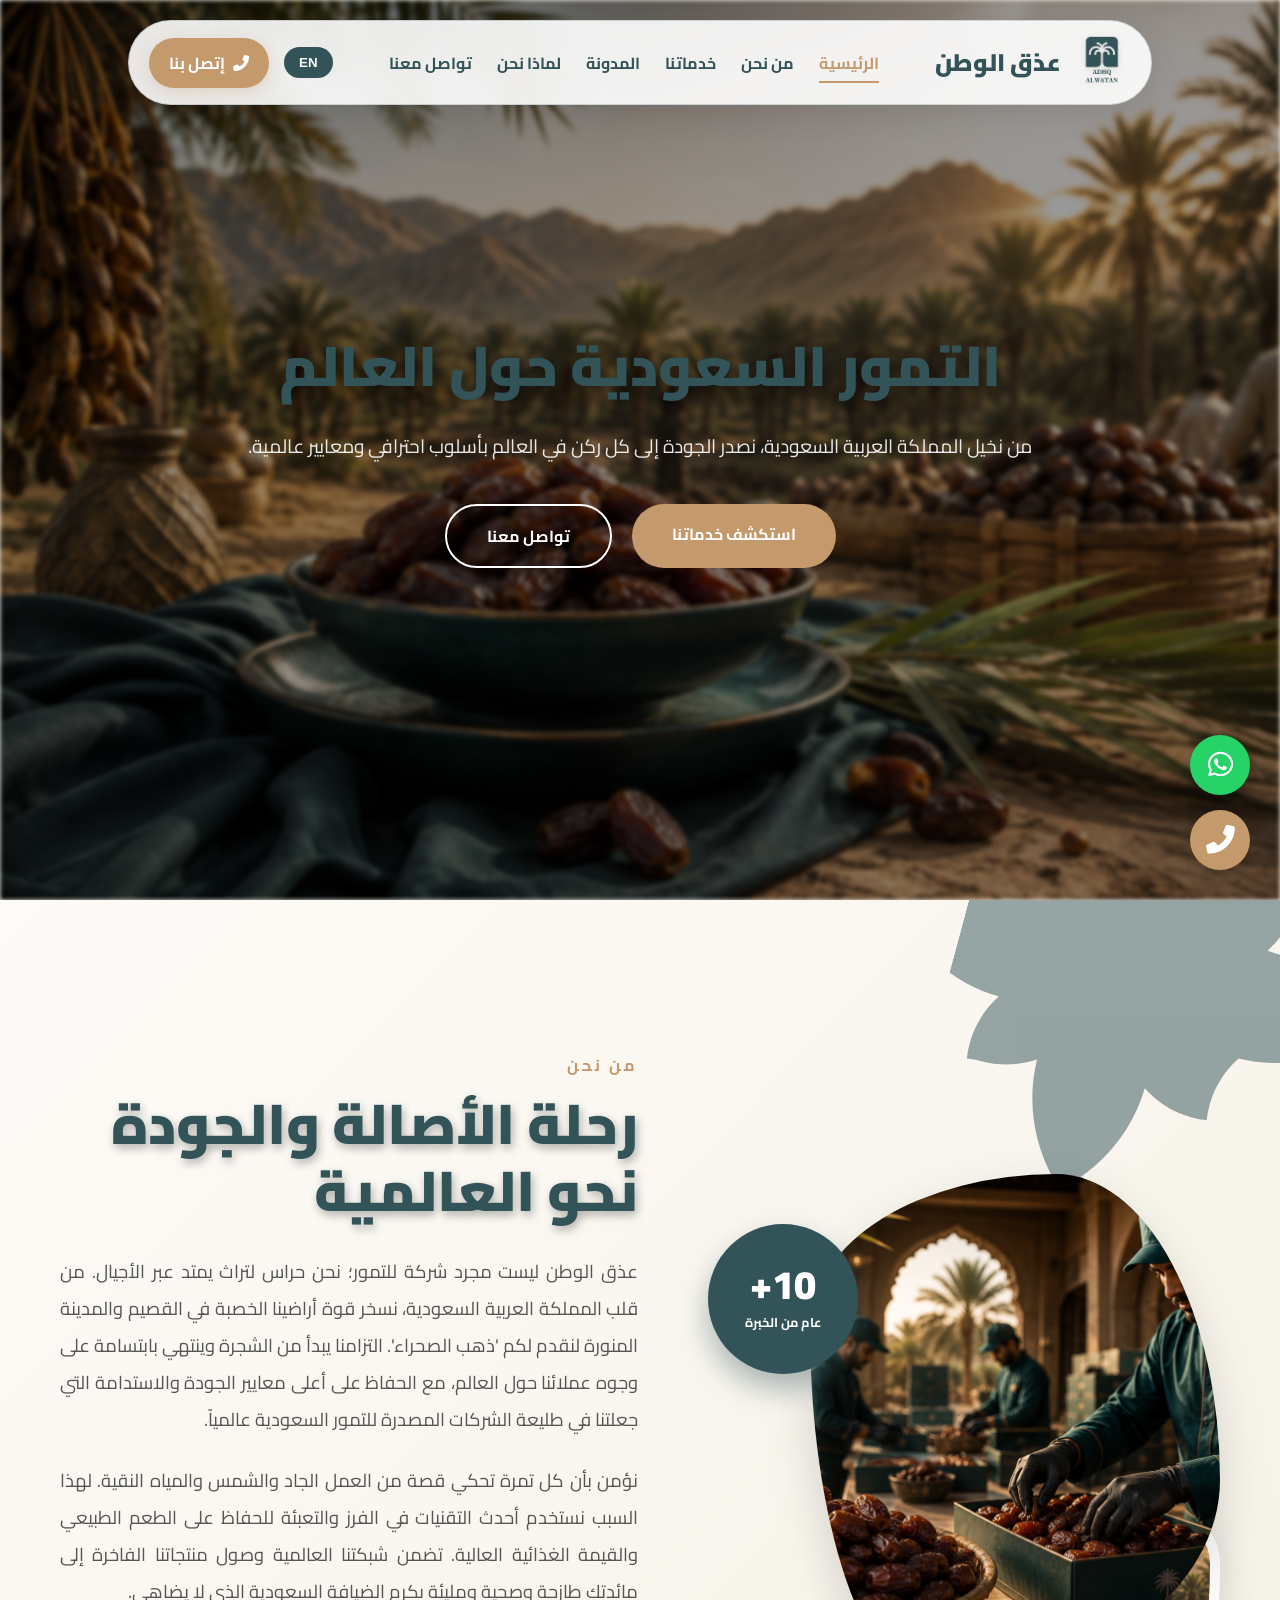
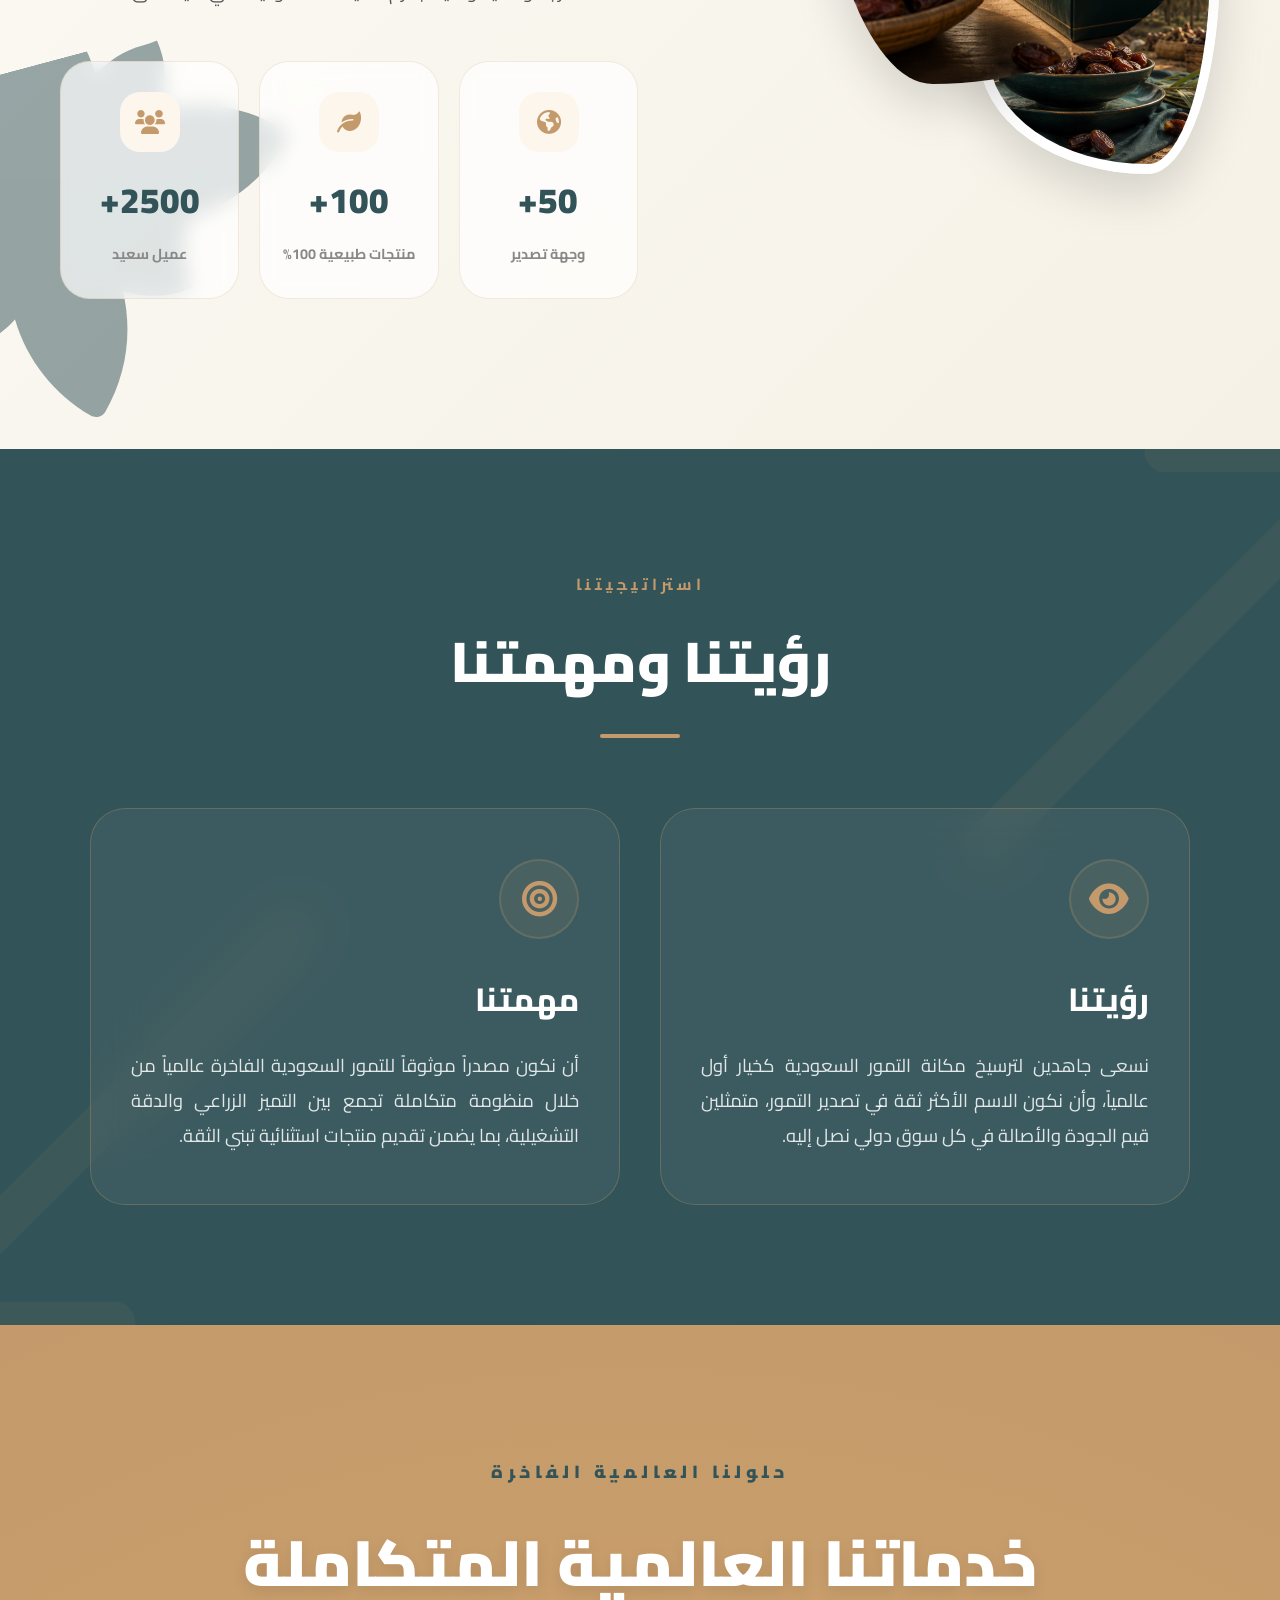
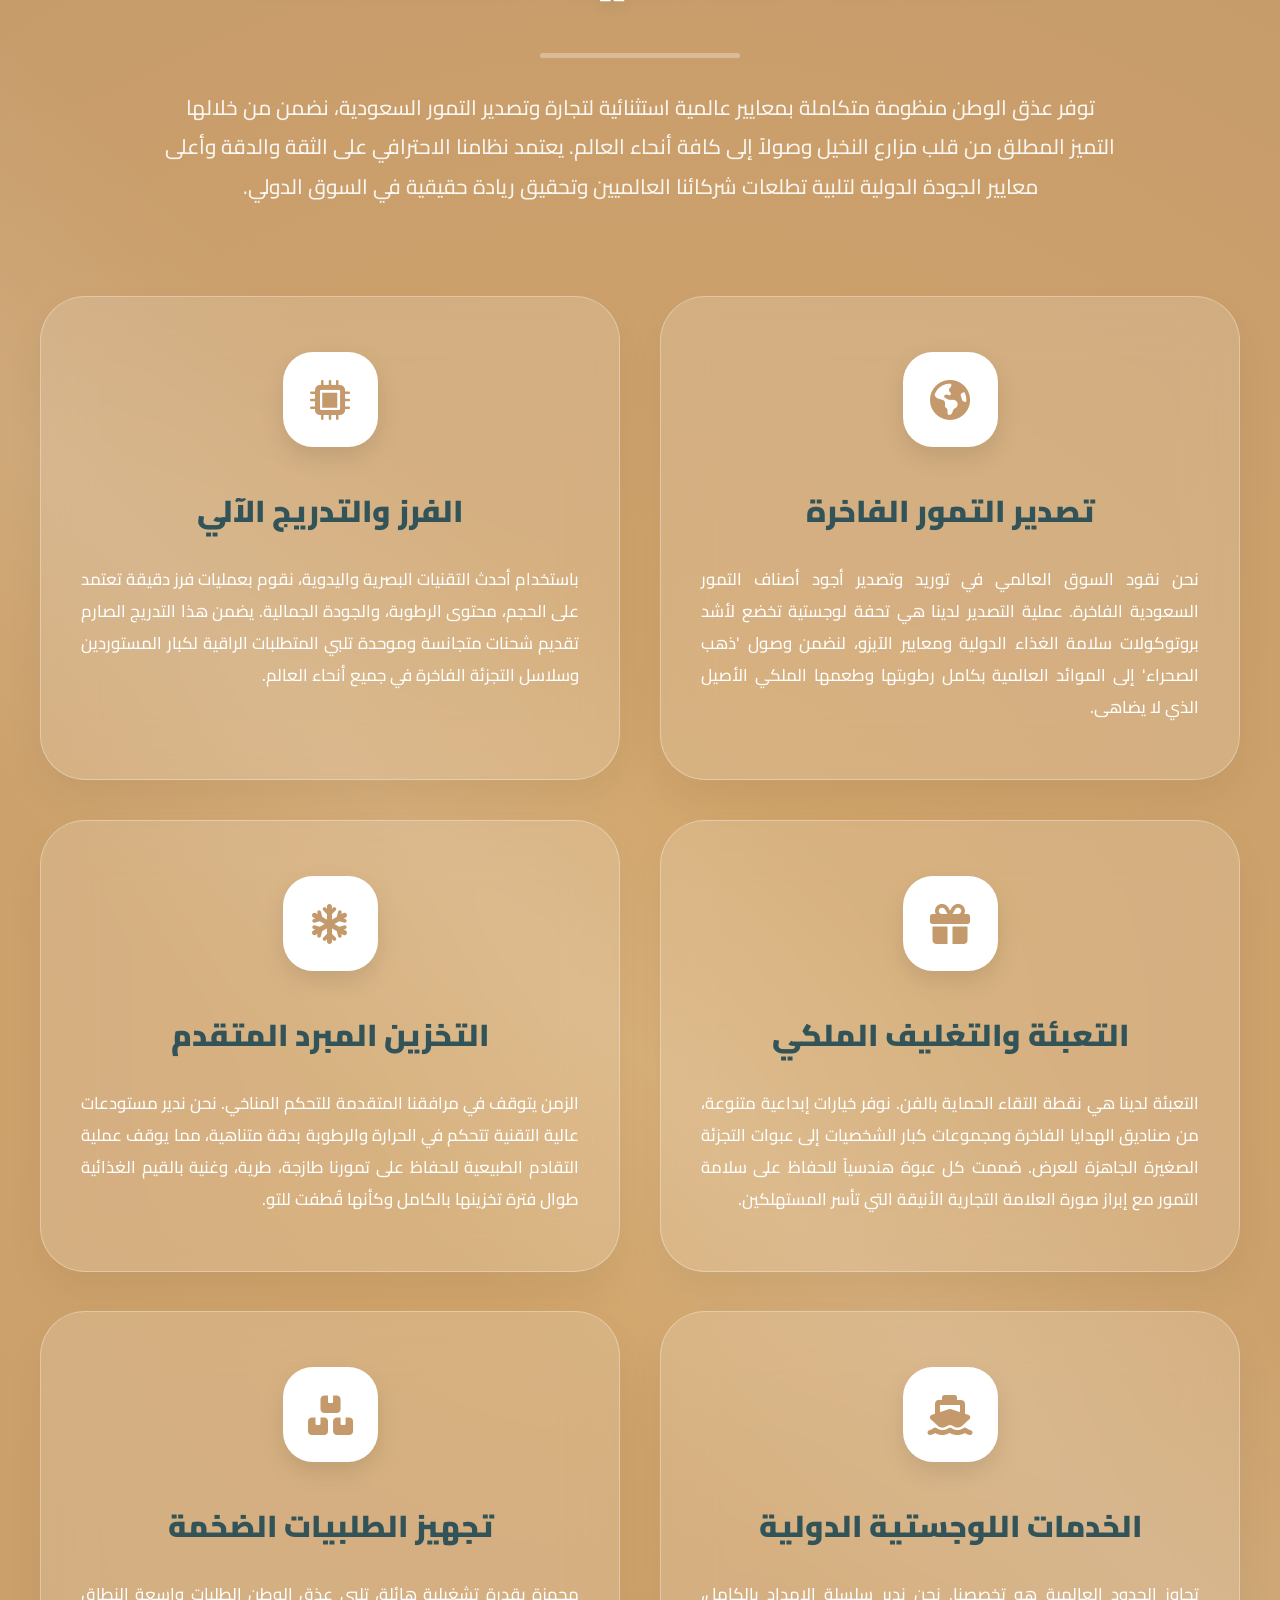
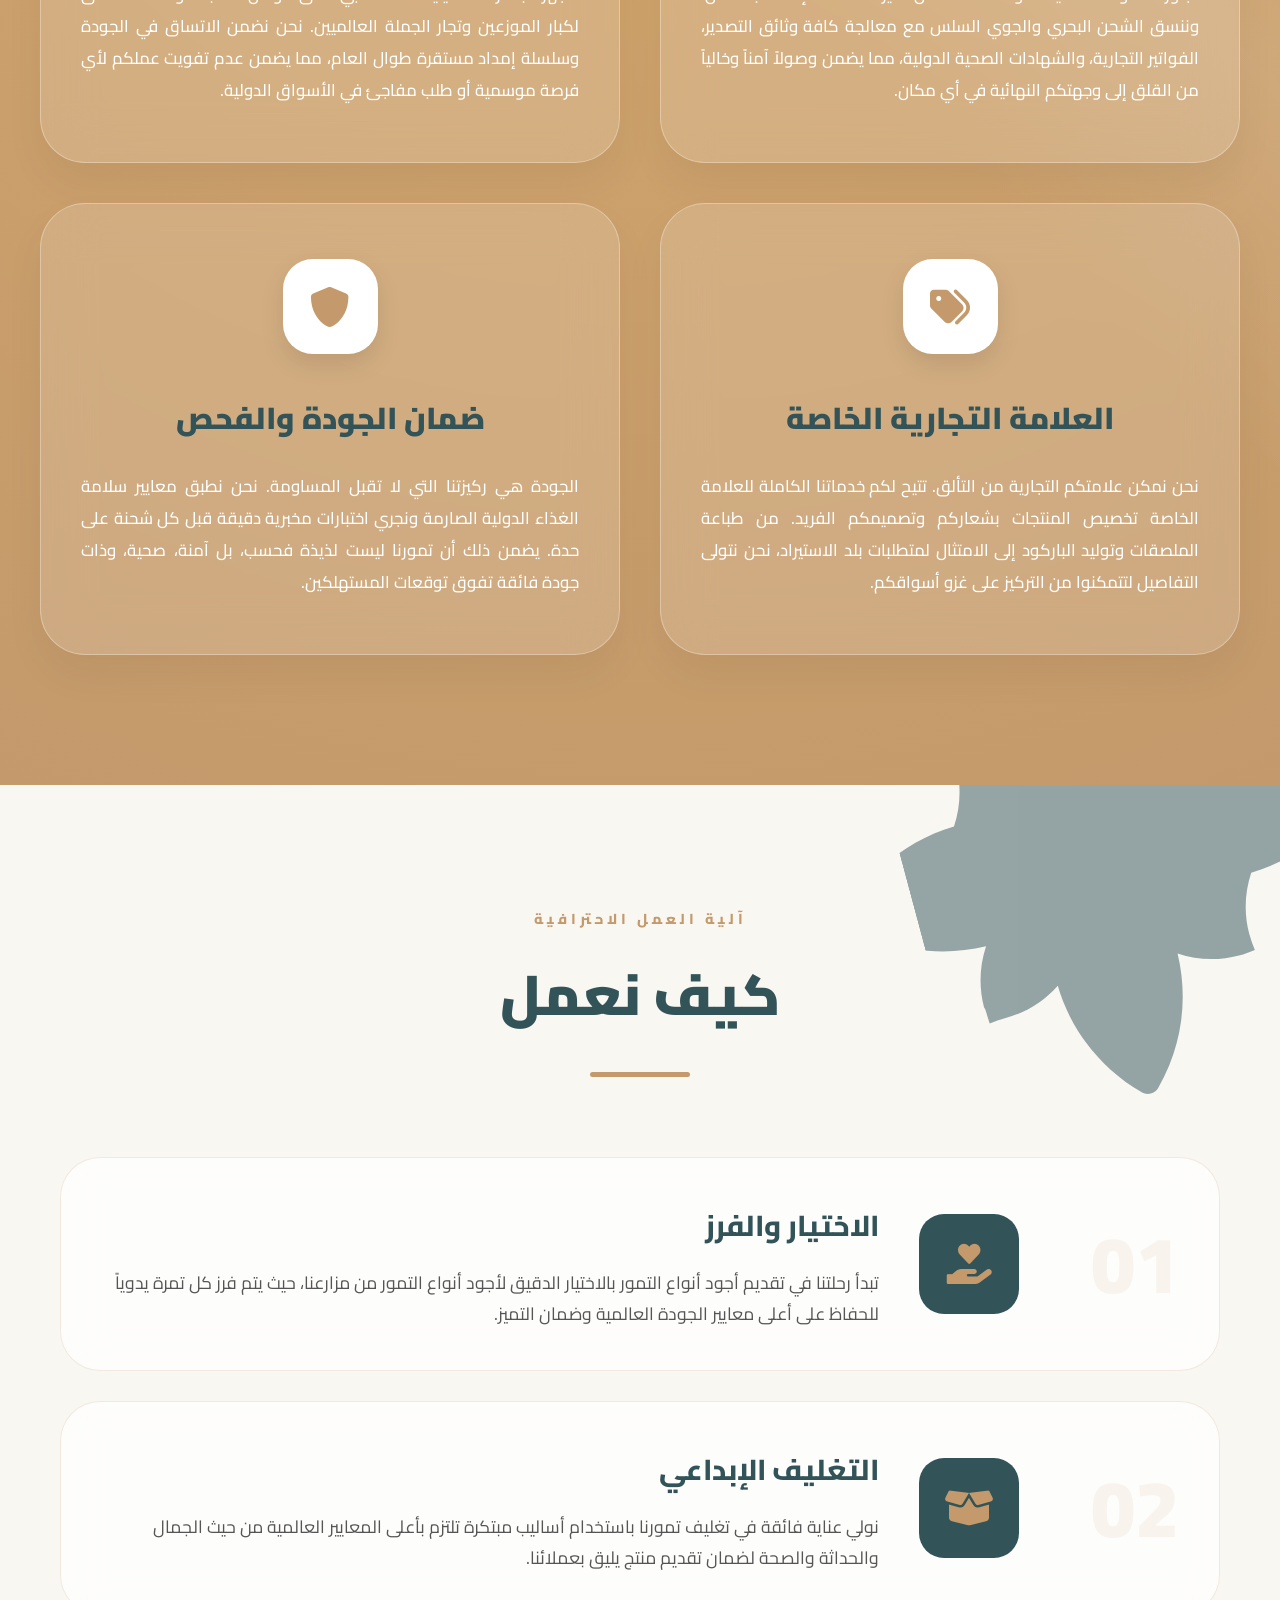
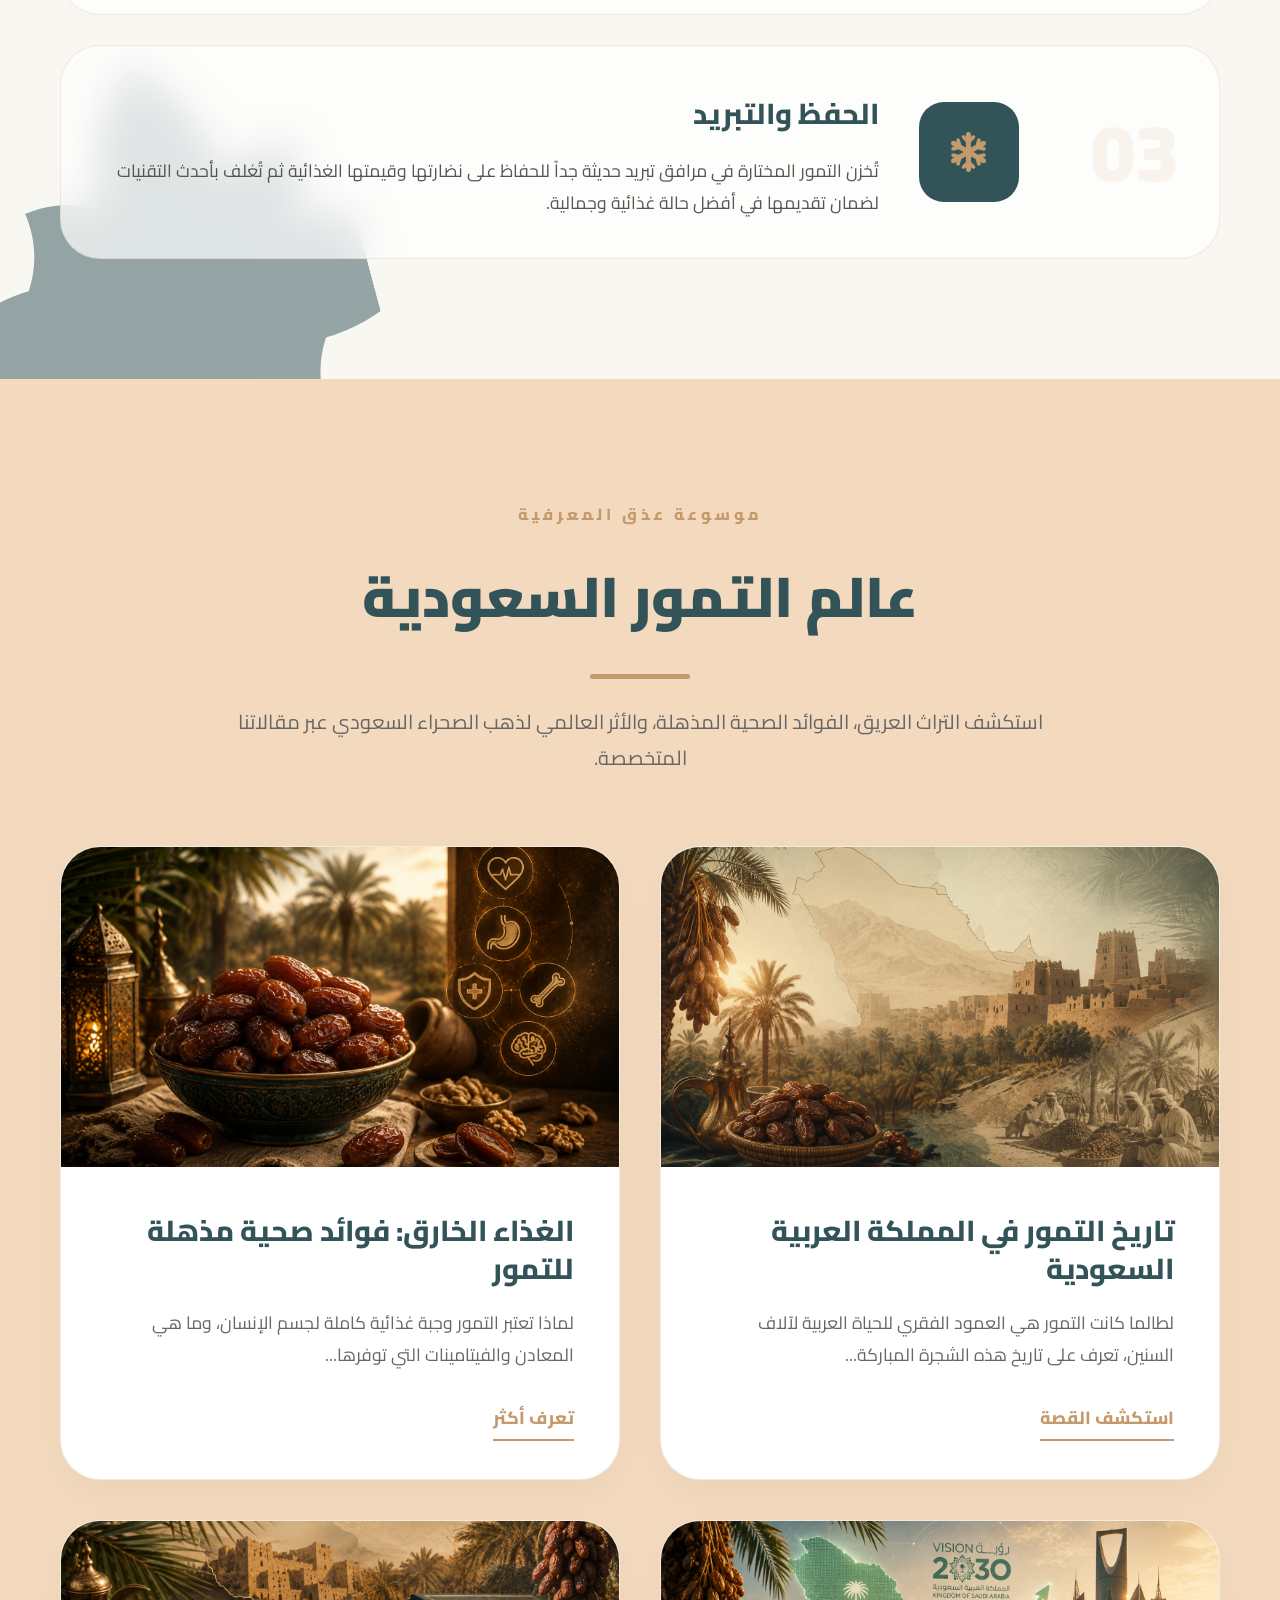
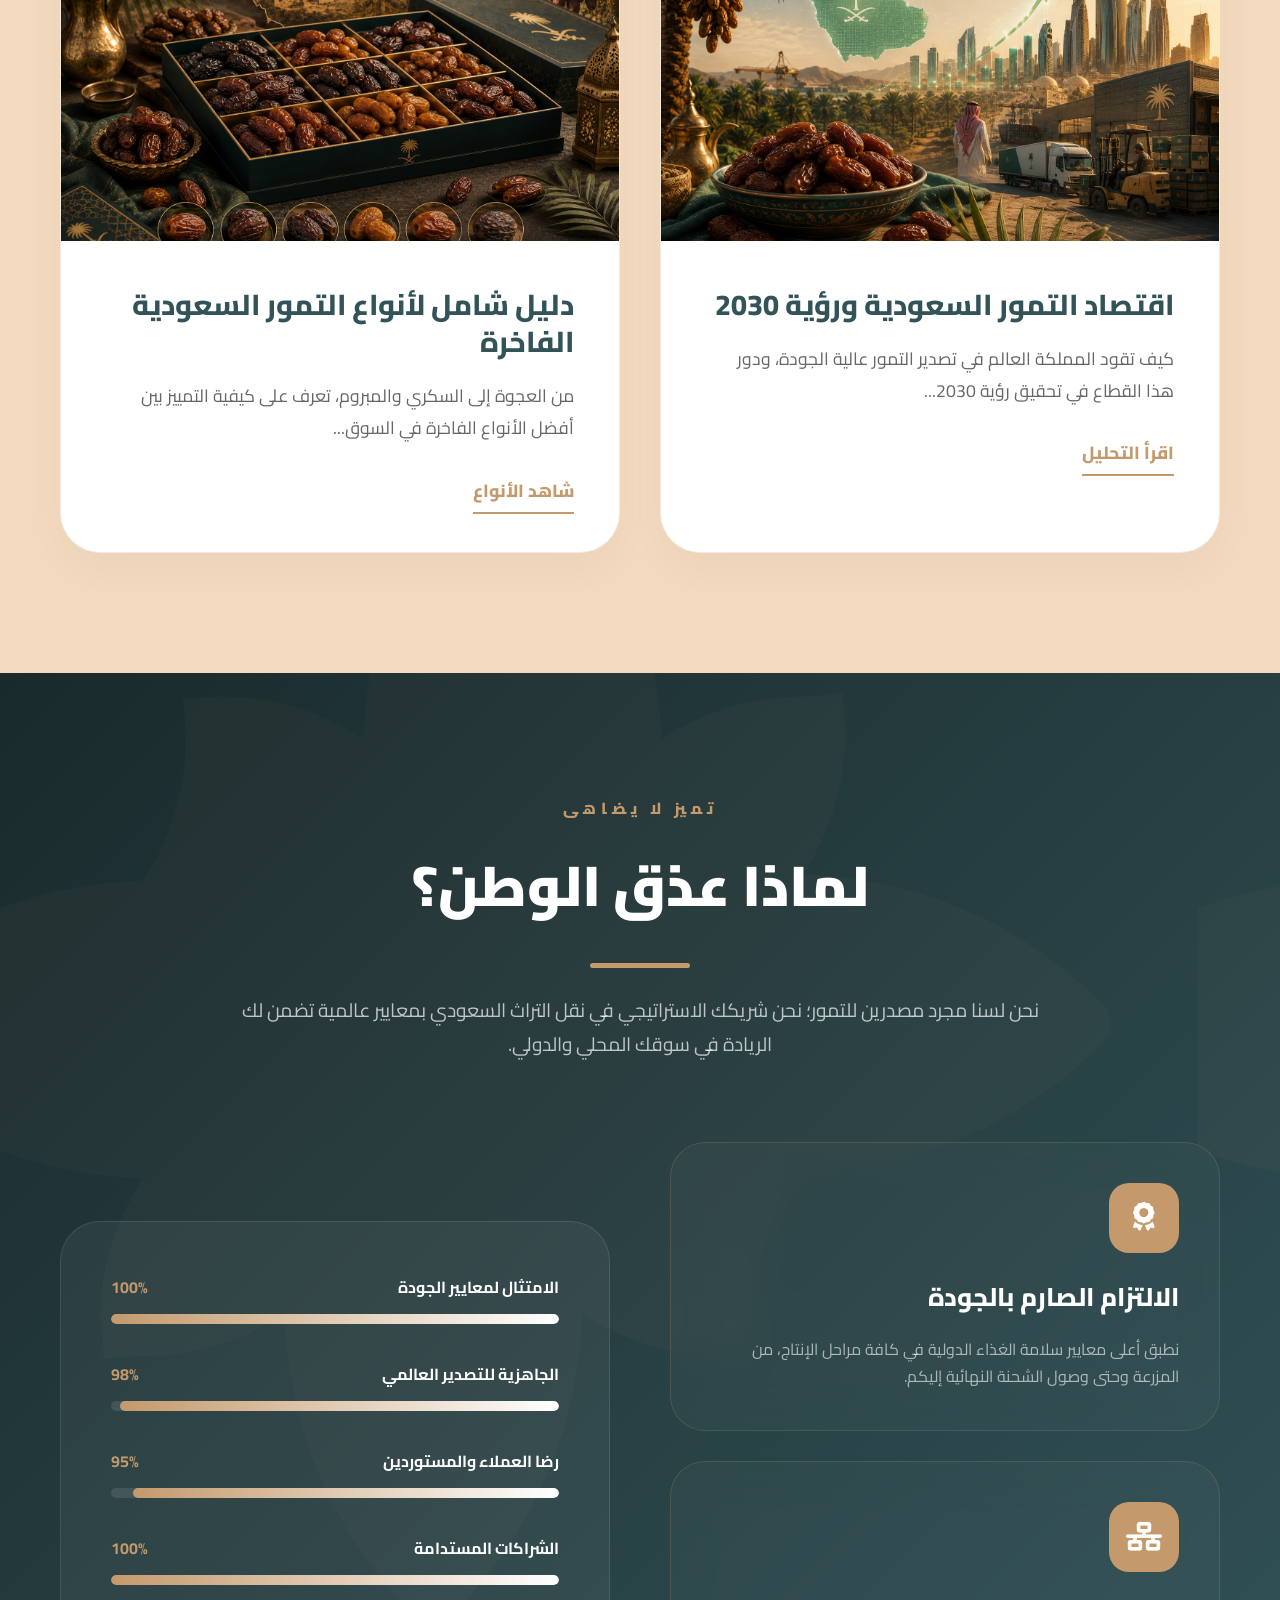
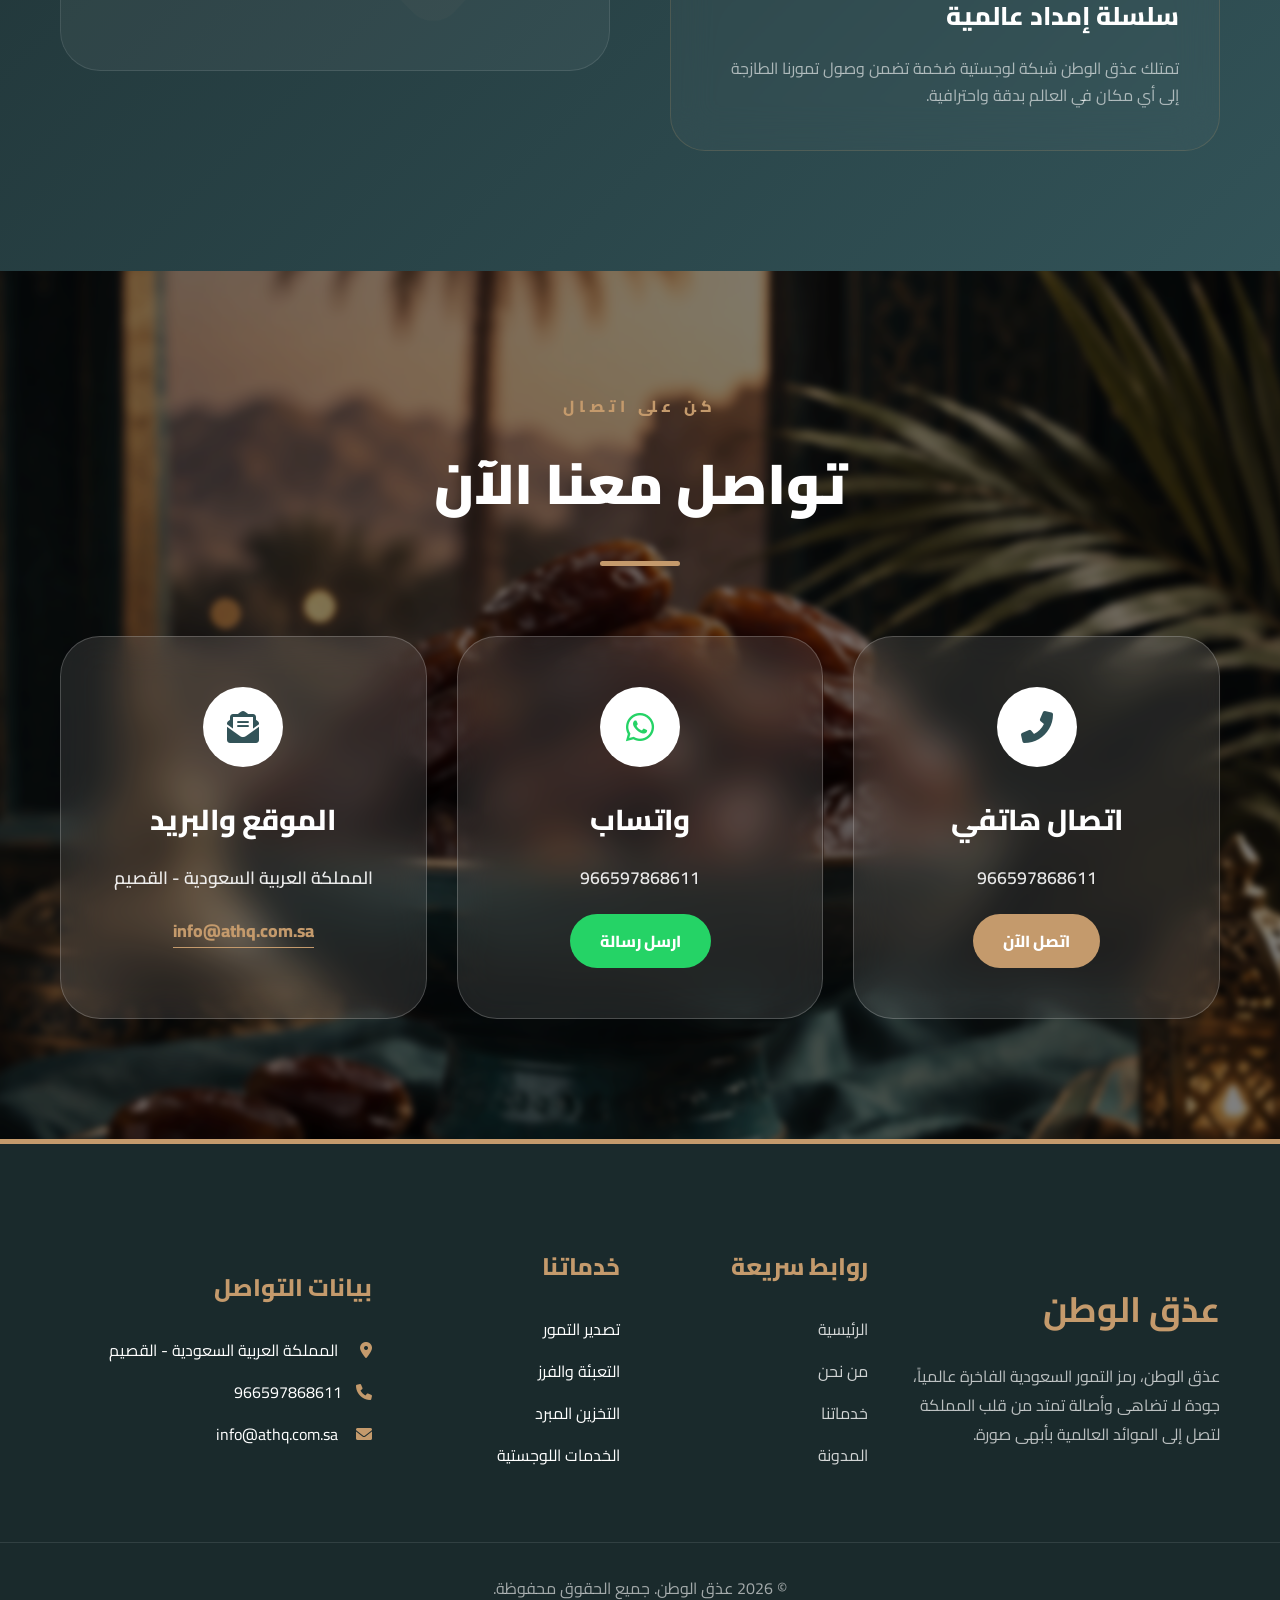
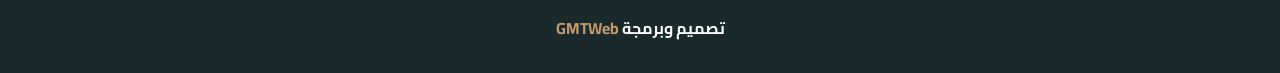
==== index.html @ 2f773040 "first commit" ====
<!DOCTYPE html>
<html lang="ar" dir="rtl">
<head>
    <meta charset="UTF-8">
    <meta name="viewport" content="width=device-width, initial-scale=1.0">
    <title>عذق الوطن | تمور سعودية</title>
    <link rel="stylesheet" href="https://cdnjs.cloudflare.com/ajax/libs/font-awesome/6.0.0/css/all.min.css">
    <link href="https://unpkg.com/aos@2.3.1/dist/aos.css" rel="stylesheet">
    <link rel="stylesheet" href="style.css">
</head>
<body>
    <div id="splash-screen">
    <div class="splash-content">
        <img src="images/logo.png" alt="Logo" class="splash-logo">
        <div class="loader-wrapper">
            <div class="loader-bar"></div>
        </div>
    </div>
</div>
    <header class="glass-nav">
        <div class="container">
            <div class="logo-area">
                <img src="images/logo.png" alt="Athq Logo" class="main-logo">
                <span class="brand-name" data-en="Athq Al Watan" data-ar="عذق الوطن">عذق الوطن</span>
            </div>

            <nav class="desktop-nav">
                <ul>
                    <li><a href="#home" class="nav-link active" data-en="Home" data-ar="الرئيسية">الرئيسية</a></li>
                    <li><a href="#about" class="nav-link" data-en="About" data-ar="من نحن">من نحن</a></li>
                    <li><a href="#services" class="nav-link" data-en="Services" data-ar="خدماتنا">خدماتنا</a></li>
                    <li><a href="#blog" class="nav-link" data-en="Blog" data-ar="المدونة">المدونة</a></li>
                    <li><a href="#why-us" class="nav-link" data-en="Why Us" data-ar="لماذا نحن">لماذا نحن</a></li>
                    <li><a href="#contact" class="nav-link" data-en="Contact" data-ar="تواصل معنا">تواصل معنا</a></li>
                </ul>
            </nav>

            <div class="nav-actions">
                <button id="lang-switch" class="lang-btn">EN</button>
                <a href="tel:+966597868611" class="call-btn desktop-only">
                    <i class="fas fa-phone-alt"></i>
                    <span data-en="Call Us" data-ar="إتصل بنا">إتصل بنا</span>
                </a>
                <div class="menu-toggle" id="mobile-menu-open">
                    <span></span>
                    <span></span>
                    <span></span>
                </div>
            </div>
        </div>
    </header>

    <div class="side-menu" id="side-menu">
        <div class="close-btn" id="mobile-menu-close">&times;</div>
        <div class="side-content">
            <ul class="mobile-nav-links">
                <li><a href="#home" class="active" data-en="Home" data-ar="الرئيسية">الرئيسية</a></li>
                <li><a href="#about" data-en="About" data-ar="من نحن">من نحن</a></li>
                <li><a href="#services" data-en="Services" data-ar="خدماتنا">خدماتنا</a></li>
                <li><a href="#blog" data-en="Blog" data-ar="المدونة">المدونة</a></li>
                <li><a href="#why-us" data-en="Why Us" data-ar="لماذا نحن">لماذا نحن</a></li>
                <li><a href="#contact" data-en="Contact" data-ar="تواصل معنا">تواصل معنا</a></li>
            </ul>
        </div>
    </div>
    <div class="overlay" id="overlay"></div>

<section id="home" class="hero-section">
        <div class="hero-bg-anim"></div>
        <div class="container hero-container">
            <div class="hero-content" data-aos="zoom-out-up" data-aos-duration="1500">
                <h1 class="main-title" data-en="Premium Saudi Dates To The World" data-ar="التمور السعودية حول العالم">التمور السعودية حول العالم</h1>
                <p class="hero-desc" data-en="From the finest palms of Saudi Arabia, we export quality to every corner of the globe." data-ar="من نخيل المملكة العربية السعودية، نصدر الجودة إلى كل ركن في العالم بأسلوب احترافي ومعايير عالمية.">من نخيل المملكة العربية السعودية، نصدر الجودة إلى كل ركن في العالم بأسلوب احترافي ومعايير عالمية.</p>
                <div class="hero-btns">
                    <a href="#services" class="primary-btn" data-en="Our Services" data-ar="استكشف خدماتنا">استكشف خدماتنا</a>
                    <a href="#contact" class="secondary-btn" data-en="Contact Us" data-ar="تواصل معنا">تواصل معنا</a>
                </div>
            </div>
        </div>
        <div class="floating-elements">
            <div class="element el-1"></div>
            <div class="element el-2"></div>
        </div>
</section>
<section id="about" class="about-creative">
    <div class="palm-watermark top-right"></div>
    <div class="palm-watermark bottom-left"></div>
    
    <div class="container">
        <div class="about-wrapper">
            <div class="about-visuals" data-aos="zoom-in-right" data-aos-duration="1500">
                <div class="image-stack">
                    <div class="img-blob main-blob">
                        <img src="images/about2.png" alt="Dates">
                    </div>
                    <div class="img-blob secondary-blob">
                        <img src="images/about.png" alt="Nature">
                    </div>
                    <div class="experience-badge">
                        <span class="num">10+</span>
                        <span class="txt" data-en="Years Experience" data-ar="عام من الخبرة">عام من الخبرة</span>
                    </div>
                </div>
            </div>

            <div class="about-info" data-aos="fade-up" data-aos-duration="1500">
                <div class="header-reveal">
                    <span class="sup-title" data-en="Who We Are" data-ar="من نحن">من نحن</span>
                    <h2 class="main-title" data-en="A Journey of Authenticity and Global Quality" data-ar="رحلة الأصالة والجودة نحو العالمية">رحلة الأصالة والجودة نحو العالمية</h2>
                </div>
                
                <div class="desc-box">
                    <p data-en="Athq Al Watan is not just a dates company; we are custodians of a heritage that spans generations. Based in the heart of Saudi Arabia, we harness the power of our fertile lands in Al-Qassim and Al-Madinah to bring you the 'Gold of the Desert'. Our commitment starts from the tree and ends with a smile on our customers' faces worldwide." data-ar="عذق الوطن ليست مجرد شركة للتمور؛ نحن حراس لتراث يمتد عبر الأجيال. من قلب المملكة العربية السعودية، نسخر قوة أراضينا الخصبة في القصيم والمدينة المنورة لنقدم لكم 'ذهب الصحراء'. التزامنا يبدأ من الشجرة وينتهي بابتسامة على وجوه عملائنا حول العالم، مع الحفاظ على أعلى معايير الجودة والاستدامة التي جعلتنا في طليعة الشركات المصدرة للتمور السعودية عالمياً.">عذق الوطن ليست مجرد شركة للتمور؛ نحن حراس لتراث يمتد عبر الأجيال. من قلب المملكة العربية السعودية، نسخر قوة أراضينا الخصبة في القصيم والمدينة المنورة لنقدم لكم 'ذهب الصحراء'. التزامنا يبدأ من الشجرة وينتهي بابتسامة على وجوه عملائنا حول العالم، مع الحفاظ على أعلى معايير الجودة والاستدامة التي جعلتنا في طليعة الشركات المصدرة للتمور السعودية عالمياً.</p>
                    <p data-en="We believe that every date tells a story of hard work, sun, and pure water. That's why we use cutting-edge technologies in sorting and packaging to preserve the natural taste and high nutritional value. Our global network ensures that our premium products reach your table fresh, healthy, and full of Saudi hospitality." data-ar="نؤمن بأن كل تمرة تحكي قصة من العمل الجاد والشمس والمياه النقية. لهذا السبب نستخدم أحدث التقنيات في الفرز والتعبئة للحفاظ على الطعم الطبيعي والقيمة الغذائية العالية. تضمن شبكتنا العالمية وصول منتجاتنا الفاخرة إلى مائدتك طازجة وصحية ومليئة بكرم الضيافة السعودية الذي لا يضاهى.">نؤمن بأن كل تمرة تحكي قصة من العمل الجاد والشمس والمياه النقية. لهذا السبب نستخدم أحدث التقنيات في الفرز والتعبئة للحفاظ على الطعم الطبيعي والقيمة الغذائية العالية. تضمن شبكتنا العالمية وصول منتجاتنا الفاخرة إلى مائدتك طازجة وصحية ومليئة بكرم الضيافة السعودية الذي لا يضاهى.</p>
                </div>

                <div class="stats-art-grid">
                    <div class="stat-card">
                        <div class="icon-shape"><i class="fas fa-globe-americas"></i></div>
                        <div class="stat-content">
                            <h3 class="counter" data-target="50">0</h3>
                            <span data-en="Export Destinations" data-ar="وجهة تصدير">وجهة تصدير</span>
                        </div>
                    </div>
                    <div class="stat-card">
                        <div class="icon-shape"><i class="fas fa-leaf"></i></div>
                        <div class="stat-content">
                            <h3 class="counter" data-target="100">0</h3>
                            <span data-en="Natural Products" data-ar="منتجات طبيعية 100%">منتجات طبيعية 100%</span>
                        </div>
                    </div>
                    <div class="stat-card">
                        <div class="icon-shape"><i class="fas fa-users"></i></div>
                        <div class="stat-content">
                            <h3 class="counter" data-target="2500">0</h3>
                            <span data-en="Happy Clients" data-ar="عميل سعيد">عميل سعيد</span>
                        </div>
                    </div>
                </div>
            </div>
        </div>
    </div>
</section>
<section id="vision-mission" class="strategy-section">
    <div class="palm-background-wrap">
        <div class="palm-item p-left"></div>
        <div class="palm-item p-right"></div>
    </div>

    <div class="container strategy-container">
        <div class="strategy-header" data-aos="fade-down">
            <span class="strategy-tag" data-en="OUR STRATEGY" data-ar="استراتيجيتنا">استراتيجيتنا</span>
            <h2 class="strategy-title" data-en="Vision & Mission" data-ar="رؤيتنا ومهمتنا">رؤيتنا ومهمتنا</h2>
            <div class="title-divider"></div>
        </div>

        <div class="strategy-cards-container">
            <div class="glass-card-item" data-aos="fade-up" data-aos-delay="200">
                <div class="card-inner-glow"></div>
                <div class="card-icon-circle">
                    <i class="fas fa-eye"></i>
                </div>
                <h3 data-en="Our Vision" data-ar="رؤيتنا">رؤيتنا</h3>
                <p data-en="To be the leading global choice for premium Saudi dates, setting the standard for quality and authenticity in every market we reach." 
                   data-ar="نسعى جاهدين لترسيخ مكانة التمور السعودية كخيار أول عالمياً، وأن نكون الاسم الأكثر ثقة في تصدير التمور، متمثلين قيم الجودة والأصالة في كل سوق دولي نصل إليه.">
                    نسعى جاهدين لترسيخ مكانة التمور السعودية كخيار أول عالمياً، وأن نكون الاسم الأكثر ثقة في تصدير التمور، متمثلين قيم الجودة والأصالة في كل سوق دولي نصل إليه.
                </p>
            </div>

            <div class="glass-card-item" data-aos="fade-up" data-aos-delay="400">
                <div class="card-inner-glow"></div>
                <div class="card-icon-circle">
                    <i class="fas fa-bullseye"></i>
                </div>
                <h3 data-en="Our Mission" data-ar="مهمتنا">مهمتنا</h3>
                <p data-en="To provide a reliable global source for luxury dates through an integrated system that combines agricultural excellence with international standards." 
                   data-ar="أن نكون مصدراً موثوقاً للتمور السعودية الفاخرة عالمياً من خلال منظومة متكاملة تجمع بين التميز الزراعي والدقة التشغيلية، بما يضمن تقديم منتجات استثنائية تبني الثقة.">
                    أن نكون مصدراً موثوقاً للتمور السعودية الفاخرة عالمياً من خلال منظومة متكاملة تجمع بين التميز الزراعي والدقة التشغيلية، بما يضمن تقديم منتجات استثنائية تبني الثقة.
                </p>
            </div>
        </div>
    </div>
</section>
<section id="services" class="royal-gold-services">
    <div class="shimmer-effect"></div>
    <div class="services-isolated-container">
        
        <div class="luxury-head-area" data-aos="fade-down">
            <span class="gold-mini-title" data-en="PREMIUM GLOBAL SOLUTIONS" data-ar="حلولنا العالمية الفاخرة">حلولنا العالمية الفاخرة</span>
            <h2 class="gold-main-title" data-en="Our Integrated Global Services" data-ar="خدماتنا العالمية المتكاملة">خدماتنا العالمية المتكاملة</h2>
            <div class="royal-divider"><span></span></div>
            <p class="gold-intro-text" data-en="Athq Al Watan provides a world-class ecosystem for the Saudi dates industry, ensuring unparalleled excellence from the heart of the palm groves to every corner of the globe. Our professional system is built on trust, precision, and the highest international quality standards to meet the aspirations of our global partners." data-ar="توفر عذق الوطن منظومة متكاملة بمعايير عالمية استثنائية لتجارة وتصدير التمور السعودية، نضمن من خلالها التميز المطلق من قلب مزارع النخيل وصولاً إلى كافة أنحاء العالم. يعتمد نظامنا الاحترافي على الثقة والدقة وأعلى معايير الجودة الدولية لتلبية تطلعات شركائنا العالميين وتحقيق ريادة حقيقية في السوق الدولي.">توفر عذق الوطن منظومة متكاملة بمعايير عالمية استثنائية لتجارة وتصدير التمور السعودية، نضمن من خلالها التميز المطلق من قلب مزارع النخيل وصولاً إلى كافة أنحاء العالم. يعتمد نظامنا الاحترافي على الثقة والدقة وأعلى معايير الجودة الدولية لتلبية تطلعات شركائنا العالميين وتحقيق ريادة حقيقية في السوق الدولي.</p>
        </div>

        <div class="glass-services-grid">
            <div class="glass-luxury-card" onclick="toggleLuxuryActive(this)" data-aos="flip-left">
                <div class="service-icon-sphere"><i class="fas fa-globe-americas"></i></div>
                <h3 data-en="Premium Dates Export" data-ar="تصدير التمور الفاخرة">تصدير التمور الفاخرة</h3>
                <p data-en="We lead the global market in supplying the finest varieties of Saudi dates. Our export process is a masterpiece of logistics, adhering to the most stringent international food safety protocols and ISO standards to deliver the 'Desert Gold' to international tables with its original moisture and regal flavor." data-ar="نحن نقود السوق العالمي في توريد وتصدير أجود أصناف التمور السعودية الفاخرة. عملية التصدير لدينا هي تحفة لوجستية تخضع لأشد بروتوكولات سلامة الغذاء الدولية ومعايير الآيزو، لنضمن وصول 'ذهب الصحراء' إلى الموائد العالمية بكامل رطوبتها وطعمها الملكي الأصيل الذي لا يضاهى.">نحن نقود السوق العالمي في توريد وتصدير أجود أصناف التمور السعودية الفاخرة. عملية التصدير لدينا هي تحفة لوجستية تخضع لأشد بروتوكولات سلامة الغذاء الدولية ومعايير الآيزو، لنضمن وصول 'ذهب الصحراء' إلى الموائد العالمية بكامل رطوبتها وطعمها الملكي الأصيل الذي لا يضاهى.</p>
            </div>

            <div class="glass-luxury-card" onclick="toggleLuxuryActive(this)" data-aos="flip-left" data-aos-delay="100">
                <div class="service-icon-sphere"><i class="fas fa-microchip"></i></div>
                <h3 data-en="Sorting & Grading" data-ar="الفرز والتدريج الآلي">الفرز والتدريج الآلي</h3>
                <p data-en="Utilizing state-of-the-art optical and manual technologies, we perform precise sorting based on size, moisture content, and aesthetic quality. This rigorous grading ensures consistent, uniform shipments that meet the sophisticated demands of high-end importers and luxury retail chains worldwide." data-ar="باستخدام أحدث التقنيات البصرية واليدوية، نقوم بعمليات فرز دقيقة تعتمد على الحجم، محتوى الرطوبة، والجودة الجمالية. يضمن هذا التدريج الصارم تقديم شحنات متجانسة وموحدة تلبي المتطلبات الراقية لكبار المستوردين وسلاسل التجزئة الفاخرة في جميع أنحاء العالم.">باستخدام أحدث التقنيات البصرية واليدوية، نقوم بعمليات فرز دقيقة تعتمد على الحجم، محتوى الرطوبة، والجودة الجمالية. يضمن هذا التدريج الصارم تقديم شحنات متجانسة وموحدة تلبي المتطلبات الراقية لكبار المستوردين وسلاسل التجزئة الفاخرة في جميع أنحاء العالم.</p>
            </div>

            <div class="glass-luxury-card" onclick="toggleLuxuryActive(this)" data-aos="flip-left" data-aos-delay="200">
                <div class="service-icon-sphere"><i class="fas fa-gift"></i></div>
                <h3 data-en="Luxury Packaging" data-ar="التعبئة والتغليف الملكي">التعبئة والتغليف الملكي</h3>
                <p data-en="Our packaging is where protection meets art. We provide diverse creative options, from luxury gift boxes and VIP collections to retail-ready small units. Every box is engineered to preserve the dates' integrity while showcasing an elegant brand image that captivates consumers." data-ar="التعبئة لدينا هي نقطة التقاء الحماية بالفن. نوفر خيارات إبداعية متنوعة، من صناديق الهدايا الفاخرة ومجموعات كبار الشخصيات إلى عبوات التجزئة الصغيرة الجاهزة للعرض. صُممت كل عبوة هندسياً للحفاظ على سلامة التمور مع إبراز صورة العلامة التجارية الأنيقة التي تأسر المستهلكين.">التعبئة لدينا هي نقطة التقاء الحماية بالفن. نوفر خيارات إبداعية متنوعة، من صناديق الهدايا الفاخرة ومجموعات كبار الشخصيات إلى عبوات التجزئة الصغيرة الجاهزة للعرض. صُممت كل عبوة هندسياً للحفاظ على سلامة التمور مع إبراز صورة العلامة التجارية الأنيقة التي تأسر المستهلكين.</p>
            </div>

            <div class="glass-luxury-card" onclick="toggleLuxuryActive(this)" data-aos="flip-left" data-aos-delay="300">
                <div class="service-icon-sphere"><i class="fas fa-snowflake"></i></div>
                <h3 data-en="Advanced Cold Storage" data-ar="التخزين المبرد المتقدم">التخزين المبرد المتقدم</h3>
                <p data-en="Time stops in our advanced climate-controlled facilities. We operate high-tech warehouses that manage temperature and humidity with extreme precision, halting the natural aging process to keep our dates fresh, succulent, and nutritionally rich throughout their entire storage lifespan." data-ar="الزمن يتوقف في مرافقنا المتقدمة للتحكم المناخي. نحن ندير مستودعات عالية التقنية تتحكم في الحرارة والرطوبة بدقة متناهية، مما يوقف عملية التقادم الطبيعية للحفاظ على تمورنا طازجة، طرية، وغنية بالقيم الغذائية طوال فترة تخزينها بالكامل وكأنها قُطفت للتو.">الزمن يتوقف في مرافقنا المتقدمة للتحكم المناخي. نحن ندير مستودعات عالية التقنية تتحكم في الحرارة والرطوبة بدقة متناهية، مما يوقف عملية التقادم الطبيعية للحفاظ على تمورنا طازجة، طرية، وغنية بالقيم الغذائية طوال فترة تخزينها بالكامل وكأنها قُطفت للتو.</p>
            </div>

            <div class="glass-luxury-card" onclick="toggleLuxuryActive(this)" data-aos="flip-left" data-aos-delay="400">
                <div class="service-icon-sphere"><i class="fas fa-ship"></i></div>
                <h3 data-en="Global Logistics" data-ar="الخدمات اللوجستية الدولية">الخدمات اللوجستية الدولية</h3>
                <p data-en="Navigating global borders is our expertise. We manage the entire supply chain, coordinating seamless sea and air freight while handling all export documentation, commercial invoices, and international health certificates, ensuring a worry-free delivery to your doorstep." data-ar="تجاوز الحدود العالمية هو تخصصنا. نحن ندير سلسلة الإمداد بالكامل، وننسق الشحن البحري والجوي السلس مع معالجة كافة وثائق التصدير، الفواتير التجارية، والشهادات الصحية الدولية، مما يضمن وصولاً آمناً وخالياً من القلق إلى وجهتكم النهائية في أي مكان.">تجاوز الحدود العالمية هو تخصصنا. نحن ندير سلسلة الإمداد بالكامل، وننسق الشحن البحري والجوي السلس مع معالجة كافة وثائق التصدير، الفواتير التجارية، والشهادات الصحية الدولية، مما يضمن وصولاً آمناً وخالياً من القلق إلى وجهتكم النهائية في أي مكان.</p>
            </div>

            <div class="glass-luxury-card" onclick="toggleLuxuryActive(this)" data-aos="flip-left" data-aos-delay="500">
                <div class="service-icon-sphere"><i class="fas fa-boxes"></i></div>
                <h3 data-en="Bulk Supply Chain" data-ar="تجهيز الطلبيات الضخمة">تجهيز الطلبيات الضخمة</h3>
                <p data-en="Equipped with massive operational capacity, Athq Al Watan fulfills large-scale orders for major distributors and global wholesalers. We guarantee consistency in quality and a stable supply chain all year round, ensuring your business never misses a seasonal opportunity." data-ar="مجهزة بقدرة تشغيلية هائلة، تلبي عذق الوطن الطلبات واسعة النطاق لكبار الموزعين وتجار الجملة العالميين. نحن نضمن الاتساق في الجودة وسلسلة إمداد مستقرة طوال العام، مما يضمن عدم تفويت عملكم لأي فرصة موسمية أو طلب مفاجئ في الأسواق الدولية.">مجهزة بقدرة تشغيلية هائلة، تلبي عذق الوطن الطلبات واسعة النطاق لكبار الموزعين وتجار الجملة العالميين. نحن نضمن الاتساق في الجودة وسلسلة إمداد مستقرة طوال العام، مما يضمن عدم تفويت عملكم لأي فرصة موسمية أو طلب مفاجئ في الأسواق الدولية.</p>
            </div>

            <div class="glass-luxury-card" onclick="toggleLuxuryActive(this)" data-aos="flip-left" data-aos-delay="600">
                <div class="service-icon-sphere"><i class="fas fa-tags"></i></div>
                <h3 data-en="Private Labeling" data-ar="العلامة التجارية الخاصة">العلامة التجارية الخاصة</h3>
                <p data-en="We empower your brand to shine. Our full Private Label services allow you to customize products with your unique logo and design. From label printing and barcode generation to country-specific compliance, we handle the details so you can focus on conquering your market." data-ar="نحن نمكن علامتكم التجارية من التألق. تتيح لكم خدماتنا الكاملة للعلامة الخاصة تخصيص المنتجات بشعاركم وتصميمكم الفريد. من طباعة الملصقات وتوليد الباركود إلى الامتثال لمتطلبات بلد الاستيراد، نحن نتولى التفاصيل لتتمكنوا من التركيز على غزو أسواقكم.">نحن نمكن علامتكم التجارية من التألق. تتيح لكم خدماتنا الكاملة للعلامة الخاصة تخصيص المنتجات بشعاركم وتصميمكم الفريد. من طباعة الملصقات وتوليد الباركود إلى الامتثال لمتطلبات بلد الاستيراد، نحن نتولى التفاصيل لتتمكنوا من التركيز على غزو أسواقكم.</p>
            </div>

            <div class="glass-luxury-card" onclick="toggleLuxuryActive(this)" data-aos="flip-left" data-aos-delay="700">
                <div class="service-icon-sphere"><i class="fas fa-shield-alt"></i></div>
                <h3 data-en="QA & Testing" data-ar="ضمان الجودة والفحص">ضمان الجودة والفحص</h3>
                <p data-en="Quality is our uncompromising pillar. We implement strict international food safety standards and perform rigorous laboratory testing before every single shipment. This ensures that our dates are not only delicious but safe, healthy, and of superior grade." data-ar="الجودة هي ركيزتنا التي لا تقبل المساومة. نحن نطبق معايير سلامة الغذاء الدولية الصارمة ونجري اختبارات مخبرية دقيقة قبل كل شحنة على حدة. يضمن ذلك أن تمورنا ليست لذيذة فحسب، بل آمنة، صحية، وذات جودة فائقة تفوق توقعات المستهلكين.">الجودة هي ركيزتنا التي لا تقبل المساومة. نحن نطبق معايير سلامة الغذاء الدولية الصارمة ونجري اختبارات مخبرية دقيقة قبل كل شحنة على حدة. يضمن ذلك أن تمورنا ليست لذيذة فحسب، بل آمنة، صحية، وذات جودة فائقة تفوق توقعات المستهلكين.</p>
            </div>
        </div>
    </div>
</section>
<section id="how-we-work" class="workflow-modern-section">
    <div class="workflow-bg-art">
        <div class="art-palm palm-top"></div>
        <div class="art-palm palm-bottom"></div>
    </div>

    <div class="workflow-container-box">
        <div class="workflow-header" data-aos="fade-down">
            <span class="workflow-tag-line" data-en="OUR MASTER PROCESS" data-ar="آلية العمل الاحترافية">آلية العمل الاحترافية</span>
            <h2 class="workflow-main-title" data-en="How We Work" data-ar="كيف نعمل">كيف نعمل</h2>
            <div class="workflow-divider"></div>
        </div>

        <div class="workflow-steps-flex">
            <div class="step-modern-card" data-aos="fade-up" data-aos-delay="100">
                <div class="step-index">01</div>
                <div class="step-icon-box">
                    <i class="fas fa-hand-holding-heart"></i>
                </div>
                <div class="step-info">
                    <h3 data-en="Selection & Sorting" data-ar="الاختيار والفرز">الاختيار والفرز</h3>
                    <p data-en="Our journey begins with the meticulous selection of the finest dates from our farms, where each date is hand-sorted to meet the highest global quality standards." 
                       data-ar="تبدأ رحلتنا في تقديم أجود أنواع التمور بالاختيار الدقيق لأجود أنواع التمور من مزارعنا، حيث يتم فرز كل تمرة يدوياً للحفاظ على أعلى معايير الجودة العالمية وضمان التميز.">تبدأ رحلتنا في تقديم أجود أنواع التمور بالاختيار الدقيق لأجود أنواع التمور من مزارعنا، حيث يتم فرز كل تمرة يدوياً للحفاظ على أعلى معايير الجودة العالمية وضمان التميز.</p>
                </div>
            </div>

            <div class="step-modern-card" data-aos="fade-up" data-aos-delay="300">
                <div class="step-index">02</div>
                <div class="step-icon-box">
                    <i class="fas fa-box-open"></i>
                </div>
                <div class="step-info">
                    <h3 data-en="Artistic Packaging" data-ar="التغليف الإبداعي">التغليف الإبداعي</h3>
                    <p data-en="We use innovative and elegant packaging methods that adhere to the highest global standards of health and aesthetics to ensure a premium experience." 
                       data-ar="نولي عناية فائقة في تغليف تمورنا باستخدام أساليب مبتكرة تلتزم بأعلى المعايير العالمية من حيث الجمال والحداثة والصحة لضمان تقديم منتج يليق بعملائنا.">نولي عناية فائقة في تغليف تمورنا باستخدام أساليب مبتكرة تلتزم بأعلى المعايير العالمية من حيث الجمال والحداثة والصحة لضمان تقديم منتج يليق بعملائنا.</p>
                </div>
            </div>

            <div class="step-modern-card" data-aos="fade-up" data-aos-delay="500">
                <div class="step-index">03</div>
                <div class="step-icon-box">
                    <i class="fas fa-snowflake"></i>
                </div>
                <div class="step-info">
                    <h3 data-en="Preservation & Cooling" data-ar="الحفظ والتبريد">الحفظ والتبريد</h3>
                    <p data-en="Selected dates are preserved in state-of-the-art cooling facilities to maintain freshness and nutritional value, ensuring they reach you in perfect condition." 
                       data-ar="تُخزن التمور المختارة في مرافق تبريد حديثة جداً للحفاظ على نضارتها وقيمتها الغذائية ثم تُغلف بأحدث التقنيات لضمان تقديمها في أفضل حالة غذائية وجمالية.">تُخزن التمور المختارة في مرافق تبريد حديثة جداً للحفاظ على نضارتها وقيمتها الغذائية ثم تُغلف بأحدث التقنيات لضمان تقديمها في أفضل حالة غذائية وجمالية.</p>
                </div>
            </div>
        </div>
    </div>
</section>
<section id="blog" class="blog-master-section">
    <div class="blog-art-bg"></div>
    <div class="blog-top-header" data-aos="fade-down">
        <span class="gold-label" data-en="OUR KNOWLEDGE BASE" data-ar="موسوعة عذق المعرفية">موسوعة عذق المعرفية</span>
        <h2 class="blog-big-title" data-en="The World of Saudi Dates" data-ar="عالم التمور السعودية">عالم التمور السعودية</h2>
        <div class="blog-title-line"></div>
        <p class="blog-intro-p" data-en="Explore the rich heritage, health benefits, and global impact of the desert gold." data-ar="استكشف التراث العريق، الفوائد الصحية المذهلة، والأثر العالمي لذهب الصحراء السعودي عبر مقالاتنا المتخصصة.">استكشف التراث العريق، الفوائد الصحية المذهلة، والأثر العالمي لذهب الصحراء السعودي عبر مقالاتنا المتخصصة.</p>
    </div>
    <div class="blog-isolated-container">
        <div class="blog-luxury-grid">
            <div class="blog-pro-card" data-aos="fade-up">
                <div class="card-img-wrap">
                    <img src="images/blog1.png" alt="History">
                </div>
                <div class="card-content-area">
                    <h3 data-en="The History of Dates in Saudi Arabia" data-ar="تاريخ التمور في المملكة العربية السعودية">تاريخ التمور في المملكة العربية السعودية</h3>
                    <p data-en="Dates have been the backbone of Arabian life for thousands of years..." data-ar="لطالما كانت التمور هي العمود الفقري للحياة العربية لآلاف السنين، تعرف على تاريخ هذه الشجرة المباركة...">لطالما كانت التمور هي العمود الفقري للحياة العربية لآلاف السنين، تعرف على تاريخ هذه الشجرة المباركة...</p>
                    <a href="blog-details.html?id=history" class="luxury-read-btn" data-en="Explore Story" data-ar="استكشف القصة">استكشف القصة</a>
                </div>
            </div>

            <div class="blog-pro-card" data-aos="fade-up" data-aos-delay="200">
                <div class="card-img-wrap">
                    <img src="images/blog2.png" alt="Health">
                </div>
                <div class="card-content-area">
                    <h3 data-en="Superfood: Amazing Health Benefits" data-ar="الغذاء الخارق: فوائد صحية مذهلة للتمور">الغذاء الخارق: فوائد صحية مذهلة للتمور</h3>
                    <p data-en="Why dates are considered a complete meal for the human body..." data-ar="لماذا تعتبر التمور وجبة غذائية كاملة لجسم الإنسان، وما هي المعادن والفيتامينات التي توفرها...">لماذا تعتبر التمور وجبة غذائية كاملة لجسم الإنسان، وما هي المعادن والفيتامينات التي توفرها...</p>
                    <a href="blog-details.html?id=health" class="luxury-read-btn" data-en="Learn More" data-ar="تعرف أكثر">تعرف أكثر</a>
                </div>
            </div>

            <div class="blog-pro-card" data-aos="fade-up">
                <div class="card-img-wrap">
                    <img src="images/blog3.png" alt="Economy">
                </div>
                <div class="card-content-area">
                    <h3 data-en="Saudi Dates Economy & Vision 2030" data-ar="اقتصاد التمور السعودية ورؤية 2030">اقتصاد التمور السعودية ورؤية 2030</h3>
                    <p data-en="How Saudi Arabia is leading the world in high-quality date exports..." data-ar="كيف تقود المملكة العالم في تصدير التمور عالية الجودة، ودور هذا القطاع في تحقيق رؤية 2030...">كيف تقود المملكة العالم في تصدير التمور عالية الجودة، ودور هذا القطاع في تحقيق رؤية 2030...</p>
                    <a href="blog-details.html?id=economy" class="luxury-read-btn" data-en="Read Analysis" data-ar="اقرأ التحليل">اقرأ التحليل</a>
                </div>
            </div>

            <div class="blog-pro-card" data-aos="fade-up" data-aos-delay="200">
                <div class="card-img-wrap">
                    <img src="images/blog4.png" alt="Types">
                </div>
                <div class="card-content-area">
                    <h3 data-en="A Guide to Premium Saudi Date Varieties" data-ar="دليل شامل لأنواع التمور السعودية الفاخرة">دليل شامل لأنواع التمور السعودية الفاخرة</h3>
                    <p data-en="From Ajwa to Sukkari, learn how to distinguish between the best types..." data-ar="من العجوة إلى السكري والمبروم، تعرف على كيفية التمييز بين أفضل الأنواع الفاخرة في السوق...">من العجوة إلى السكري والمبروم، تعرف على كيفية التمييز بين أفضل الأنواع الفاخرة في السوق...</p>
                    <a href="blog-details.html?id=varieties" class="luxury-read-btn" data-en="See Varieties" data-ar="شاهد الأنواع">شاهد الأنواع</a>
                </div>
            </div>
        </div>
    </div>
</section>
<section id="why-us" class="why-athq-section">
    <div class="why-overlay-art"></div>
    <div class="container why-isolated-container">
        <div class="why-header-top" data-aos="fade-down">
            <span class="why-tag" data-en="UNPARALLELED EXCELLENCE" data-ar="تميز لا يضاهى">تميز لا يضاهى</span>
            <h2 class="why-main-title" data-en="Why Athq Al Watan?" data-ar="لماذا عذق الوطن؟">لماذا عذق الوطن؟</h2>
            <div class="why-gold-line"></div>
            <p class="why-intro-desc" data-en="We are more than just a dates exporter; we are your strategic partner in delivering Saudi heritage with international standards." data-ar="نحن لسنا مجرد مصدرين للتمور؛ نحن شريكك الاستراتيجي في نقل التراث السعودي بمعايير عالمية تضمن لك الريادة في سوقك المحلي والدولي.">نحن لسنا مجرد مصدرين للتمور؛ نحن شريكك الاستراتيجي في نقل التراث السعودي بمعايير عالمية تضمن لك الريادة في سوقك المحلي والدولي.</p>
        </div>
        <div class="why-content-grid">
            <div class="why-glass-cards">
                <div class="why-card" data-aos="fade-right" data-aos-delay="100">
                    <div class="card-icon-sphere"><i class="fas fa-award"></i></div>
                    <h3 data-en="Quality Commitment" data-ar="الالتزام الصارم بالجودة">الالتزام الصارم بالجودة</h3>
                    <p data-en="We apply international food safety standards at every stage, from the palm tree to the final shipment." data-ar="نطبق أعلى معايير سلامة الغذاء الدولية في كافة مراحل الإنتاج، من المزرعة وحتى وصول الشحنة النهائية إليكم.">نطبق أعلى معايير سلامة الغذاء الدولية في كافة مراحل الإنتاج، من المزرعة وحتى وصول الشحنة النهائية إليكم.</p>
                </div>
                <div class="why-card" data-aos="fade-right" data-aos-delay="300">
                    <div class="card-icon-sphere"><i class="fas fa-network-wired"></i></div>
                    <h3 data-en="Global Supply Chain" data-ar="سلسلة إمداد عالمية">سلسلة إمداد عالمية</h3>
                    <p data-en="Our vast logistics network ensures timely and efficient delivery to any corner of the globe." data-ar="تمتلك عذق الوطن شبكة لوجستية ضخمة تضمن وصول تمورنا الطازجة إلى أي مكان في العالم بدقة واحترافية.">تمتلك عذق الوطن شبكة لوجستية ضخمة تضمن وصول تمورنا الطازجة إلى أي مكان في العالم بدقة واحترافية.</p>
                </div>
            </div>
            <div class="why-stats-bars" data-aos="fade-left">
                <div class="skill-item">
                    <div class="skill-info">
                        <span data-en="Quality Compliance" data-ar="الامتثال لمعايير الجودة">الامتثال لمعايير الجودة</span>
                        <span class="skill-val">100%</span>
                    </div>
                    <div class="skill-bar-wrap">
                        <div class="skill-bar-fill" data-width="100"></div>
                    </div>
                </div>

                <div class="skill-item">
                    <div class="skill-info">
                        <span data-en="Export Readiness" data-ar="الجاهزية للتصدير العالمي">الجاهزية للتصدير العالمي</span>
                        <span class="skill-val">98%</span>
                    </div>
                    <div class="skill-bar-wrap">
                        <div class="skill-bar-fill" data-width="98"></div>
                    </div>
                </div>

                <div class="skill-item">
                    <div class="skill-info">
                        <span data-en="Customer Satisfaction" data-ar="رضا العملاء والمستوردين">رضا العملاء والمستوردين</span>
                        <span class="skill-val">95%</span>
                    </div>
                    <div class="skill-bar-wrap">
                        <div class="skill-bar-fill" data-width="95"></div>
                    </div>
                </div>

                <div class="skill-item">
                    <div class="skill-info">
                        <span data-en="Sustainable Partnerships" data-ar="الشراكات المستدامة">الشراكات المستدامة</span>
                        <span class="skill-val">100%</span>
                    </div>
                    <div class="skill-bar-wrap">
                        <div class="skill-bar-fill" data-width="100"></div>
                    </div>
                </div>
            </div>
        </div>
    </div>
</section>
<section id="contact" class="contact-modern-section">
    <div class="contact-bg-blur"></div>
    <div class="container contact-container-isolated">
        
        <div class="contact-header" data-aos="fade-down">
            <span class="contact-tag" data-en="GET IN TOUCH" data-ar="كن على اتصال">كن على اتصال</span>
            <h2 class="contact-main-title" data-en="Contact Us" data-ar="تواصل معنا الآن">تواصل معنا الآن</h2>
            <div class="contact-divider"></div>
        </div>

        <div class="contact-cards-grid">
            <div class="contact-card-pro" data-aos="zoom-in" data-aos-delay="100">
                <div class="contact-icon-circle"><i class="fas fa-phone-alt"></i></div>
                <h3 data-en="Call Us" data-ar="اتصال هاتفي">اتصال هاتفي</h3>
                <p>966597868611</p>
                <a href="tel:+966597868611" class="contact-action-btn" data-en="Call Now" data-ar="اتصل الآن">اتصل الآن</a>
            </div>

            <div class="contact-card-pro" data-aos="zoom-in" data-aos-delay="200">
                <div class="contact-icon-circle whatsapp-color"><i class="fab fa-whatsapp"></i></div>
                <h3 data-en="WhatsApp" data-ar="واتساب">واتساب</h3>
                <p>966597868611</p>
                <a href="https://wa.me/966597868611" class="contact-action-btn wa-btn" data-en="Send Message" data-ar="ارسل رسالة">ارسل رسالة</a>
            </div>

            <div class="contact-card-pro" data-aos="zoom-in" data-aos-delay="300">
                <div class="contact-icon-circle"><i class="fas fa-envelope-open-text"></i></div>
                <h3 data-en="Location & Email" data-ar="الموقع والبريد">الموقع والبريد</h3>
                <p data-en="KSA - Al-Qassim" data-ar="المملكة العربية السعودية - القصيم">المملكة العربية السعودية - القصيم</p>
                <a href="mailto:info@athq.com.sa" class="email-link">info@athq.com.sa</a>
            </div>
        </div>
    </div>
</section>
<footer class="main-footer">
    <div class="container footer-grid-container">
        <div class="footer-col" data-aos="fade-up">
            <h2 class="footer-brand" data-en="Athq Al Watan" data-ar="عذق الوطن">عذق الوطن</h2>
            <p class="footer-desc" data-en="Athq Al Watan, the symbol of premium Saudi dates worldwide, offering unparalleled quality and authenticity from the heart of the Kingdom." data-ar="عذق الوطن، رمز التمور السعودية الفاخرة عالمياً، جودة لا تضاهى وأصالة تمتد من قلب المملكة لتصل إلى الموائد العالمية بأبهى صورة.">عذق الوطن، رمز التمور السعودية الفاخرة عالمياً، جودة لا تضاهى وأصالة تمتد من قلب المملكة لتصل إلى الموائد العالمية بأبهى صورة.</p>
        </div>

        <div class="footer-col" data-aos="fade-up" data-aos-delay="100">
            <h3 data-en="Quick Links" data-ar="روابط سريعة">روابط سريعة</h3>
            <ul>
                <li><a href="#home" data-en="Home" data-ar="الرئيسية">الرئيسية</a></li>
                <li><a href="#about" data-en="About Us" data-ar="من نحن">من نحن</a></li>
                <li><a href="#services" data-en="Services" data-ar="خدماتنا">خدماتنا</a></li>
                <li><a href="#blog" data-en="Blog" data-ar="المدونة">المدونة</a></li>
            </ul>
        </div>

        <div class="footer-col" data-aos="fade-up" data-aos-delay="200">
            <h3 data-en="Our Services" data-ar="خدماتنا">خدماتنا</h3>
            <ul>
                <li data-en="Dates Export" data-ar="تصدير التمور">تصدير التمور</li>
                <li data-en="Packing & Sorting" data-ar="التعبئة والفرز">التعبئة والفرز</li>
                <li data-en="Cold Storage" data-ar="التخزين المبرد">التخزين المبرد</li>
                <li data-en="Logistics" data-ar="الخدمات اللوجستية">الخدمات اللوجستية</li>
            </ul>
        </div>

        <div class="footer-col" data-aos="fade-up" data-aos-delay="300">
            <h3 data-en="Contact Info" data-ar="بيانات التواصل">بيانات التواصل</h3>
            <ul class="contact-footer-info">
                <li><i class="fas fa-map-marker-alt"></i> <span data-en="KSA - Al-Qassim" data-ar="المملكة العربية السعودية - القصيم">المملكة العربية السعودية - القصيم</span></li>
                <li><i class="fas fa-phone"></i>966597868611</li>
                <li><i class="fas fa-envelope"></i> info@athq.com.sa</li>
            </ul>
        </div>
    </div>

    <div class="footer-bottom">
        <p class="copyright">&copy; <span id="year"></span> <span data-en="Athq Al Watan. All rights reserved." data-ar="عذق الوطن. جميع الحقوق محفوظة.">عذق الوطن. جميع الحقوق محفوظة.</span></p>
          <p class="developer">
    <span data-en="Designed & Developed by " data-ar="تصميم وبرمجة ">تصميم وبرمجة </span>
    <a href="https://www.facebook.com/share/17UzqgSwiu/" target="_blank">GMTWeb</a>
</p>
    </div>
</footer>
<div class="floating-actions">
    <a href="https://wa.me/966597868611" class="float-btn float-wa" target="_blank"><i class="fab fa-whatsapp"></i></a>
    <a href="tel:+966597868611" class="float-btn float-call"><i class="fas fa-phone-alt"></i></a>
</div>
    <script src="https://unpkg.com/aos@2.3.1/dist/aos.js"></script>
    <script src="script.js"></script>
</body>
</html>
---- style.css ----
@import url('https://fonts.googleapis.com/css2?family=Cairo:wght@300;400;700;900&family=Montserrat:wght@300;400;700&display=swap');

:root {
    --primary-color: #325358;
    --accent-color: #c49a6c;
    --bg-light: #f5f1e6;
    --text-dark: #2c2c2c;
    --glass-bg: rgba(255, 255, 255, 0.15);
    --glass-border: rgba(255, 255, 255, 0.2);
    --transition: all 0.4s cubic-bezier(0.4, 0, 0.2, 1);
}

* {
    margin: 0;
    padding: 0;
    box-sizing: border-box;
    outline: none;
}

body {
    font-family: 'Cairo', sans-serif;
    background-color: var(--bg-light);
    color: var(--text-dark);
    overflow-x: hidden;
    scroll-behavior: smooth;
}

body.en {
    font-family: 'Montserrat', sans-serif;
}

.container {
    max-width: 1200px;
    margin: 0 auto;
    padding: 0 20px;
    display: flex;
    justify-content: space-between;
    align-items: center;
    height: 100%;
}

.glass-nav {
    position: fixed;
    top: 20px;
    left: 50%;
    transform: translateX(-50%);
    width: 95%;
    height: 80px;
    background: var(--glass-bg);
    backdrop-filter: blur(15px);
    -webkit-backdrop-filter: blur(15px);
    border: 1px solid var(--glass-border);
    border-radius: 50px;
    z-index: 1000;
    transition: var(--transition);
}

.glass-nav.scrolled {
    top: 0;
    width: 100%;
    border-radius: 0;
    background: rgba(50, 83, 88, 0.9);
}

.logo-area {
    display: flex;
    align-items: center;
    gap: 10px;
}

.main-logo {
    height: 50px;
    filter: drop-shadow(0 0 5px rgba(0,0,0,0.1));
}

.brand-name {
    font-weight: 900;
    font-size: 1.4rem;
    color: var(--primary-color);
}

.glass-nav.scrolled .brand-name, 
.glass-nav.scrolled .nav-link {
    color: white;
}

.desktop-nav ul {
    display: flex;
    list-style: none;
    gap: 25px;
}

.nav-link {
    text-decoration: none;
    color: var(--primary-color);
    font-weight: 700;
    position: relative;
    padding: 5px 0;
    transition: var(--transition);
}

.nav-link.active {
    color: var(--accent-color) !important;
}

.nav-link::after {
    content: '';
    position: absolute;
    bottom: 0;
    left: 0;
    width: 0;
    height: 2px;
    background: var(--accent-color);
    transition: var(--transition);
}

.nav-link.active::after {
    width: 100%;
}

.nav-actions {
    display: flex;
    align-items: center;
    gap: 15px;
}

.lang-btn {
    background: var(--primary-color);
    color: white;
    border: none;
    padding: 8px 15px;
    border-radius: 20px;
    cursor: pointer;
    font-weight: bold;
    transition: var(--transition);
}

.call-btn {
    background: var(--accent-color);
    color: white;
    text-decoration: none;
    padding: 10px 20px;
    border-radius: 30px;
    display: flex;
    align-items: center;
    gap: 8px;
    font-weight: bold;
    box-shadow: 0 4px 15px rgba(196, 154, 108, 0.3);
    transition: var(--transition);
}

.call-btn:hover {
    transform: translateY(-3px);
    box-shadow: 0 6px 20px rgba(196, 154, 108, 0.5);
}

.hero-section {
    position: relative;
    height: 100vh;
    width: 100%;
    display: flex;
    align-items: center;
    justify-content: center;
    overflow: hidden;
    text-align: center;
}

.hero-bg-anim {
    position: absolute;
    top: 0;
    left: 0;
    width: 100%;
    height: 100%;
    background: linear-gradient(rgba(0,0,0,0.4), rgba(0,0,0,0.4)), url('images/about.png');
    background-size: cover;
    background-position: center;
    z-index: -1;
    animation: zoomInOut 20s infinite alternate linear;
    filter: blur(2px);
}

@keyframes zoomInOut {
    0% { transform: scale(1); }
    100% { transform: scale(1.2); }
}

.hero-content {
    color: white;
    max-width: 800px;
    z-index: 2;
}

.main-title {
    font-size: 4rem;
    font-weight: 900;
    margin-bottom: 20px;
    text-shadow: 2px 4px 10px rgba(0,0,0,0.3);
}

.hero-desc {
    font-size: 1.2rem;
    line-height: 1.8;
    margin-bottom: 40px;
    opacity: 0.9;
}

.hero-btns {
    display: flex;
    gap: 20px;
    justify-content: center;
}

.primary-btn {
    background: var(--accent-color);
    color: white;
    padding: 15px 40px;
    border-radius: 50px;
    text-decoration: none;
    font-weight: bold;
    transition: var(--transition);
}

.secondary-btn {
    background: transparent;
    color: white;
    border: 2px solid white;
    padding: 15px 40px;
    border-radius: 50px;
    text-decoration: none;
    font-weight: bold;
    transition: var(--transition);
}

.primary-btn:hover { background: #ae865c; transform: scale(1.05); }
.secondary-btn:hover { background: white; color: var(--primary-color); }

.menu-toggle {
    display: none;
    flex-direction: column;
    gap: 5px;
    cursor: pointer;
}

.menu-toggle span {
    width: 25px;
    height: 3px;
    background: var(--primary-color);
    border-radius: 3px;
    transition: var(--transition);
}

.side-menu {
    position: fixed;
    top: 0;
    right: -100%;
    width: 50%;
    height: 100vh;
    background: rgba(50, 83, 88, 0.95);
    backdrop-filter: blur(10px);
    z-index: 2000;
    transition: var(--transition);
    padding: 50px 20px;
}

.side-menu.active { right: 0; }
body.en .side-menu { right: auto; left: -100%; }
body.en .side-menu.active { left: 0; }

.close-btn {
    position: absolute;
    top: 20px;
    left: 20px;
    font-size: 40px;
    color: white;
    cursor: pointer;
}

.mobile-nav-links {
    list-style: none;
    margin-top: 50px;
}

.mobile-nav-links li { margin: 25px 0; }
.mobile-nav-links a {
    color: white;
    text-decoration: none;
    font-size: 1.2rem;
    font-weight: 700;
    display: block;
    transition: var(--transition);
}

.mobile-nav-links a.active { color: var(--accent-color); padding-right: 15px; border-right: 3px solid var(--accent-color); }
body.en .mobile-nav-links a.active { padding-right: 0; padding-left: 15px; border-right: none; border-left: 3px solid var(--accent-color); }

.overlay {
    position: fixed;
    top: 0;
    left: 0;
    width: 100%;
    height: 100%;
    background: rgba(0,0,0,0.5);
    z-index: 1500;
    display: none;
}

.overlay.active { display: block; }

@media (max-width: 992px) {
    .desktop-nav, .desktop-only { display: none; }
    .menu-toggle { display: flex; }
    .main-title { font-size: 2.5rem; }
}

@media (max-width: 768px) {
    .side-menu { width: 65%; }
    .hero-btns { flex-direction: column; }
}

.glass-nav {
    position: fixed;
    top: 20px;
    left: 50%;
    transform: translateX(-50%);
    width: 80%;
    height: 85px;
    background: rgba(255, 255, 255, 0.9);
    backdrop-filter: blur(10px);
    -webkit-backdrop-filter: blur(10px);
    border: 1px solid rgba(50, 83, 88, 0.2);
    border-radius: 50px;
    z-index: 1000;
    transition: all 0.4s ease;
    box-shadow: 0 8px 32px rgba(0, 0, 0, 0.1);
}

.glass-nav.scrolled {
    top: 0;
    width: 100%;
    border-radius: 0;
    background: #325358;
}

.brand-name {
    font-weight: 900;
    font-size: 1.5rem;
    color: #325358;
}

.nav-link {
    text-decoration: none;
    color: #325358;
    font-weight: 700;
    transition: 0.3s;
}

.glass-nav.scrolled .brand-name, 
.glass-nav.scrolled .nav-link {
    color: #ffffff !important;
}

.glass-nav.scrolled .menu-toggle span {
    background: #ffffff;
}

.main-logo {
    height: 60px;
    width: auto;
    object-fit: contain;
    filter: drop-shadow(0 2px 4px rgba(0,0,0,0.1));
}
#splash-screen {
    position: fixed;
    top: 0;
    left: 0;
    width: 100%;
    height: 100%;
    background-color: #c49a6c;
    display: flex;
    justify-content: center;
    align-items: center;
    z-index: 10000;
    transition: opacity 0.6s ease, visibility 0.6s;
}

.splash-content {
    text-align: center;
}

.splash-logo {
    width: 150px;
    margin-bottom: 20px;
}

.loader-wrapper {
    width: 200px;
    height: 4px;
    background: rgba(255, 255, 255, 0.2);
    border-radius: 10px;
    margin: 0 auto;
    overflow: hidden;
}

.loader-bar {
    width: 0;
    height: 100%;
    background: #ffffff;
    border-radius: 10px;
    animation: loadingProgress 2s forwards ease-in-out;
}

@keyframes loadingProgress {
    0% { width: 0; }
    100% { width: 100%; }
}

@media (max-width: 992px) {
    .side-menu {
        width: 60%;
        right: -90%;
    }
    
    body.en .side-menu {
        right: auto;
        left: -90%;
    }

    .side-menu.active {
        right: 0;
    }

    body.en .side-menu.active {
        left: 0;
    }
    .glass-nav {
    width: 90%;
    
}
}
.about-creative {
    position: relative;
    padding: 150px 0;
    background: linear-gradient(135deg, #fdfbf7 0%, #f5f1e6 100%);
    overflow: hidden;
}

.palm-watermark {
    position: absolute;
    width: 450px;
    height: 450px;
    background-image: url('data:image/svg+xml;utf8,<svg xmlns="http://www.w3.org/2000/svg" viewBox="0 0 512 512" fill="%23325358" opacity="0.5"><path d="M470.8 141c-34.1-34.1-79.6-53.6-127.8-54.8c11.6-17.6 18.2-38.3 18.2-60.2c0-5.8-.4-11.6-1.3-17.2c-5.6 .9-11.4 1.3-17.2 1.3c-21.9 0-42.6 6.6-60.2 18.2c-1.2-48.2-20.7-93.7-54.8-127.8c-2.4-2.4-5.5-3.6-8.7-3.6s-6.3 1.2-8.7 3.6c-34.1 34.1-53.6 79.6-54.8 127.8c-17.6-11.6-38.3-18.2-60.2-18.2c-5.8 0-11.6 .4-17.2 1.3c.9 5.6 1.3 11.4 1.3 17.2c0 21.9-6.6 42.6-18.2 60.2c-48.2 1.2-93.7 20.7-127.8 54.8c-4.8 4.8-4.8 12.6 0 17.4c34.1 34.1 79.6 53.6 127.8 54.8c-11.6 17.6-18.2 38.3-18.2 60.2c0 5.8 .4 11.6 1.3 17.2c5.6-.9 11.4-1.3 17.2-1.3c21.9 0 42.6-6.6 60.2-18.2c1.2 48.2 20.7 93.7 54.8 127.8c2.4 2.4 5.5 3.6 8.7 3.6s6.3-1.2 8.7-3.6c34.1-34.1 53.6-79.6 54.8-127.8c17.6 11.6 38.3 18.2 60.2 18.2c5.8 0 11.6-.4 17.2-1.3c-.9-5.6-1.3-11.4-1.3-17.2c0-21.9 6.6-42.6 18.2-60.2c48.2-1.2 93.7-20.7 127.8-54.8c4.8-4.8 4.8-12.6 0-17.4z"/></svg>');
    background-repeat: no-repeat;
    background-size: contain;
    z-index: 0;
    pointer-events: none;
}
.top-right { top: -50px; right: -100px; transform: rotate(15deg); }
.bottom-left { bottom: -50px; left: -100px; transform: rotate(-15deg); }
.about-wrapper {
    display: grid;
    grid-template-columns: 1fr 1.2fr;
    gap: 100px;
    align-items: center;
    position: relative;
    z-index: 1;
}

.image-stack {
    position: relative;
    height: 600px;
}

.img-blob {
    position: absolute;
    overflow: hidden;
    box-shadow: 0 20px 50px rgba(0,0,0,0.15);
    transition: 0.5s;
}

.main-blob {
    width: 85%;
    height: 85%;
    border-radius: 60% 40% 70% 30% / 30% 60% 40% 70%;
    z-index: 2;
    animation: morph 10s infinite alternate;
}

.secondary-blob {
    width: 50%;
    height: 50%;
    bottom: 0;
    right: 0;
    border-radius: 40% 60% 30% 70% / 60% 30% 70% 40%;
    z-index: 1;
    border: 10px solid #fff;
}

.img-blob img { width: 100%; height: 100%; object-fit: cover; }

@keyframes morph {
    0% { border-radius: 60% 40% 70% 30% / 30% 60% 40% 70%; }
    100% { border-radius: 40% 60% 30% 70% / 60% 40% 70% 30%; }
}

.experience-badge {
    position: absolute;
    top: 50px;
    left: -30px;
    background: #325358;
    color: #fff;
    padding: 30px;
    border-radius: 50%;
    width: 150px;
    height: 150px;
    display: flex;
    flex-direction: column;
    justify-content: center;
    align-items: center;
    text-align: center;
    box-shadow: 0 15px 30px rgba(50, 83, 88, 0.4);
    z-index: 3;
    animation: bounce 3s infinite ease-in-out;
}

.experience-badge .num { font-size: 2.5rem; font-weight: 900; line-height: 1; }
.experience-badge .txt { font-size: 0.8rem; font-weight: 700; margin-top: 5px; }

.sup-title { color: #c49a6c; font-weight: 700; letter-spacing: 3px; text-transform: uppercase; display: block; margin-bottom: 10px; }
.main-title { color: #325358; font-size: 3.5rem; font-weight: 900; line-height: 1.2; margin-bottom: 30px; }
.desc-box p { font-size: 1.15rem; line-height: 2; color: #555; margin-bottom: 25px; text-align: justify; }

.stats-art-grid {
    display: grid;
    grid-template-columns: repeat(3, 1fr);
    gap: 20px;
    margin-top: 50px;
}

.stat-card {
    background: rgba(255, 255, 255, 0.7);
    backdrop-filter: blur(10px);
    padding: 30px 20px;
    border-radius: 30px;
    border: 1px solid rgba(196, 154, 108, 0.2);
    text-align: center;
    transition: 0.4s;
}

.stat-card:hover { transform: translateY(-15px); background: #fff; box-shadow: 0 20px 40px rgba(0,0,0,0.05); }

.icon-shape {
    width: 60px;
    height: 60px;
    background: #fdf6ed;
    color: #c49a6c;
    border-radius: 20px;
    display: flex;
    align-items: center;
    justify-content: center;
    font-size: 1.5rem;
    margin: 0 auto 15px;
}

.stat-card h3 { font-size: 2.2rem; font-weight: 900; color: #325358; margin-bottom: 5px; }
.stat-card span { font-weight: 700; color: #888; font-size: 0.9rem; }

@media (max-width: 1200px) {
    .about-wrapper { grid-template-columns: 1fr; gap: 80px; }
    .image-stack { height: 500px; max-width: 600px; margin: 0 auto; }
    .main-title { font-size: 2.5rem; }
}

@media (max-width: 768px) {
    .stats-art-grid { grid-template-columns: 1fr; }
    .experience-badge { width: 120px; height: 120px; left: 10px; }
    .main-blob { width: 100%; height: 100%; }
    .secondary-blob { display: none; }
}
.strategy-section {
    position: relative;
    padding: 120px 0;
    background: #325358;
    overflow: hidden;
}

.strategy-container {
    display: flex !important;
    flex-direction: column !important;
    align-items: center !important;
    justify-content: center !important;
    width: 100%;
}

.palm-background-wrap {
    position: absolute;
    top: 0;
    left: 0;
    width: 100%;
    height: 100%;
    z-index: 1;
    pointer-events: none;
}

.palm-item {
    position: absolute;
    width: 600px;
    height: 600px;
    background-image: url('data:image/svg+xml;utf8,<svg xmlns="http://www.w3.org/2000/svg" viewBox="0 0 512 512" fill="%23c49a6c"><path d="M256 512c-4.6 0-9.2-1.8-12.7-5.3l-128-128c-7-7-7-18.4 0-25.5s18.4-7 25.5 0L238 451.2V128c0-9.9 8.1-18 18-18s18 8.1 18 18v323.2l97.2-97.2c7-7 18.4-7 25.5 0s7 18.4 0 25.5l-128 128c-3.5 3.5-8.1 5.3-12.7 5.3z"/><path d="M256 160c-9.9 0-18-8.1-18-18V18c0-9.9 8.1-18 18-18s18 8.1 18 18v124c0 9.9-8.1 18-18 18z"/></svg>');
    background-repeat: no-repeat;
    background-size: contain;
    opacity: 0.08;
}

.p-left { bottom: -100px; left: -200px; transform: rotate(45deg); }
.p-right { top: -100px; right: -200px; transform: rotate(-135deg); }

.strategy-header {
    text-align: center;
    margin-bottom: 70px;
    position: relative;
    z-index: 5;
    width: 100%;
}

.strategy-tag {
    color: #c49a6c;
    font-weight: 700;
    letter-spacing: 4px;
    display: block;
    margin-bottom: 10px;
    font-size: 1rem;
}

.strategy-title {
    color: #ffffff;
    font-size: 3.5rem;
    font-weight: 900;
    margin-bottom: 20px;
}

.title-divider {
    width: 80px;
    height: 4px;
    background: #c49a6c;
    margin: 0 auto;
    border-radius: 10px;
}

.strategy-cards-container {
    display: flex;
    flex-direction: row;
    justify-content: center;
    align-items: stretch;
    gap: 40px;
    position: relative;
    z-index: 5;
    width: 100%;
    max-width: 1100px;
}

.glass-card-item {
    flex: 1;
    background: rgba(255, 255, 255, 0.05);
    backdrop-filter: blur(25px);
    -webkit-backdrop-filter: blur(25px);
    border: 1px solid rgba(196, 154, 108, 0.3);
    border-radius: 35px;
    padding: 50px 40px;
    transition: all 0.5s ease;
    position: relative;
    overflow: hidden;
    display: flex;
    flex-direction: column;
    align-items: flex-start;
}

.card-inner-glow {
    position: absolute;
    top: 0; left: 0; width: 100%; height: 100%;
    background: radial-gradient(circle at top left, rgba(196, 154, 108, 0.15), transparent 70%);
    opacity: 0;
    transition: 0.5s;
}

.glass-card-item:hover {
    transform: translateY(-15px);
    background: rgba(255, 255, 255, 0.08);
    border-color: #c49a6c;
    box-shadow: 0 30px 60px rgba(0,0,0,0.4);
}

.glass-card-item:hover .card-inner-glow { opacity: 1; }

.card-icon-circle {
    width: 80px;
    height: 80px;
    background: rgba(196, 154, 108, 0.1);
    color: #c49a6c;
    border-radius: 50%;
    display: flex;
    align-items: center;
    justify-content: center;
    font-size: 2.2rem;
    margin-bottom: 30px;
    border: 2px solid rgba(196, 154, 108, 0.2);
    transition: 0.5s;
}

.glass-card-item:hover .card-icon-circle {
    background: #c49a6c;
    color: #fff;
    transform: rotateY(360deg);
}

.glass-card-item h3 {
    color: #fff;
    font-size: 2rem;
    font-weight: 800;
    margin-bottom: 20px;
}

.glass-card-item p {
    color: rgba(255, 255, 255, 0.85);
    font-size: 1.15rem;
    line-height: 1.9;
    text-align: justify;
    margin: 0;
}

@media (max-width: 992px) {
    .strategy-cards-container { 
        flex-direction: column; 
        align-items: center; 
    }
    .glass-card-item { 
        width: 100%; 
        padding: 40px 30px; 
    }
    .strategy-title { 
        font-size: 2.5rem; 
    }
}
.royal-gold-services {
    position: relative;
    padding: 130px 0;
    background: radial-gradient(circle at center, #d4a76a 0%, #c49a6c 100%);
    overflow: hidden;
}

.shimmer-effect {
    position: absolute;
    top: -50%; left: -50%; width: 200%; height: 200%;
    background: linear-gradient(45deg, transparent 45%, rgba(255,255,255,0.1) 50%, transparent 55%);
    animation: shimmerMove 6s infinite linear;
    z-index: 1;
}

@keyframes shimmerMove { 0% { transform: translateX(-30%) translateY(-30%); } 100% { transform: translateX(30%) translateY(30%); } }

.services-isolated-container {
    max-width: 1250px;
    margin: 0 auto;
    padding: 0 25px;
    display: block !important;
    position: relative;
    z-index: 5;
}

.luxury-head-area {
    text-align: center;
    margin-bottom: 90px;
}

.gold-mini-title { color: #325358; font-weight: 900; letter-spacing: 5px; font-size: 1.1rem; display: block; margin-bottom: 15px; }
.gold-main-title { font-size: 4rem; color: #ffffff; font-weight: 900; text-shadow: 0 5px 15px rgba(0,0,0,0.1); }
.gold-intro-text { color: rgba(255,255,255,0.9); font-size: 1.3rem; line-height: 1.9; max-width: 950px; margin: 25px auto 0; text-align: center; font-weight: 500; }

.royal-divider { width: 200px; height: 5px; background: rgba(255,255,255,0.3); margin: 30px auto; border-radius: 50px; position: relative; }
.royal-divider span { position: absolute; left: 0; top: 0; width: 0; height: 100%; background: #325358; border-radius: 50px; animation: divGrow 3s infinite alternate; }
@keyframes divGrow { 0% { width: 0; left: 0; } 100% { width: 100%; left: 0; } }

.glass-services-grid {
    display: grid;
    grid-template-columns: repeat(2, 1fr);
    gap: 40px;
}

.glass-luxury-card {
    background: rgba(255, 255, 255, 0.15);
    backdrop-filter: blur(25px);
    -webkit-backdrop-filter: blur(25px);
    border: 1px solid rgba(255, 255, 255, 0.3);
    padding: 55px 40px;
    border-radius: 45px;
    text-align: center;
    transition: all 0.6s cubic-bezier(0.165, 0.84, 0.44, 1);
    cursor: pointer;
    box-shadow: 0 20px 40px rgba(0,0,0,0.05);
}

.glass-luxury-card:hover {
    transform: translateY(-20px) scale(1.03);
    background: rgba(255, 255, 255, 0.25);
    border-color: #ffffff;
    box-shadow: 0 40px 80px rgba(50, 83, 88, 0.2);
}

.service-icon-sphere {
    width: 95px; height: 95px; background: #ffffff; color: #c49a6c;
    border-radius: 30px; display: flex; align-items: center; justify-content: center;
    font-size: 2.5rem; margin: 0 auto 35px; transition: 0.6s;
    box-shadow: 0 10px 25px rgba(0,0,0,0.1);
}

.glass-luxury-card:hover .service-icon-sphere { transform: rotateY(360deg); background: #325358; color: #fff; }

.glass-luxury-card h3 { font-size: 1.9rem; color: #325358; font-weight: 900; margin-bottom: 25px; }
.glass-luxury-card p { font-size: 1.05rem; color: #ffffff; line-height: 1.9; text-align: justify; font-weight: 500; }

@media (max-width: 1200px) { .glass-services-grid { grid-template-columns: repeat(2, 1fr); } .gold-main-title { font-size: 3rem; } }
@media (max-width: 768px) { 
    .glass-services-grid { grid-template-columns: 1fr; }
    .gold-main-title { font-size: 2.3rem; }
    .glass-luxury-card { padding: 40px 30px; }
}
.workflow-modern-section {
    position: relative;
    padding: 120px 0;
    background-color: #f9f7f2;
    overflow: hidden;
}

.workflow-bg-art {
    position: absolute;
    top: 0; left: 0; width: 100%; height: 100%;
    z-index: 1;
    pointer-events: none;
}

.art-palm {
    position: absolute;
    width: 500px;
    height: 500px;
    background-image: url('data:image/svg+xml;utf8,<svg xmlns="http://www.w3.org/2000/svg" viewBox="0 0 512 512" fill="%23325358" opacity="0.5"><path d="M470.8 141c-34.1-34.1-79.6-53.6-127.8-54.8c11.6-17.6 18.2-38.3 18.2-60.2c0-5.8-.4-11.6-1.3-17.2c-5.6 .9-11.4 1.3-17.2 1.3c-21.9 0-42.6 6.6-60.2 18.2-1.2-48.2-20.7-93.7-54.8-127.8-2.4-2.4-5.5-3.6-8.7-3.6s-6.3 1.2-8.7 3.6c-34.1 34.1-53.6 79.6-54.8 127.8-17.6-11.6-38.3-18.2-60.2-18.2c-5.8 0-11.6 .4-17.2 1.3c.9 5.6 1.3 11.4 1.3 17.2c0 21.9-6.6 42.6-18.2 60.2-48.2 1.2-93.7 20.7-127.8 54.8-4.8 4.8-4.8 12.6 0 17.4c34.1 34.1 79.6 53.6 127.8 54.8-11.6 17.6-18.2 38.3-18.2 60.2c0 5.8 .4-11.6 1.3 17.2 5.6-.9 11.4-1.3 17.2-1.3c21.9 0 42.6-6.6 60.2-18.2c1.2 48.2 20.7 93.7 54.8 127.8 2.4 2.4 5.5 3.6 8.7 3.6s6.3-1.2 8.7-3.6c34.1-34.1 53.6-79.6 54.8-127.8 17.6 11.6 38.3 18.2 60.2 18.2c5.8 0 11.6-.4 17.2-1.3-.9-5.6-1.3-11.4-1.3-17.2c0-21.9 6.6-42.6 18.2-60.2c48.2-1.2 93.7-20.7 127.8-54.8 4.8-4.8 4.8-12.6 0-17.4z"/></svg>');
    background-size: contain;
    background-repeat: no-repeat;
}

.palm-top { top: -100px; right: -150px; transform: rotate(-15deg); }
.palm-bottom { bottom: -100px; left: -150px; transform: rotate(165deg); }

.workflow-container-box {
    max-width: 1200px;
    margin: 0 auto;
    padding: 0 20px;
    position: relative;
    z-index: 5;
    display: block !important;
}

.workflow-header {
    text-align: center;
    margin-bottom: 80px;
}

.workflow-tag-line {
    color: #c49a6c;
    font-weight: 800;
    letter-spacing: 4px;
    font-size: 0.9rem;
    display: block;
    margin-bottom: 10px;
}

.workflow-main-title {
    font-size: 3.5rem;
    color: #325358;
    font-weight: 900;
}

.workflow-divider {
    width: 100px;
    height: 5px;
    background: #c49a6c;
    margin: 25px auto;
    border-radius: 10px;
}

.workflow-steps-flex {
    display: flex;
    flex-direction: column;
    gap: 30px;
}

.step-modern-card {
    display: flex;
    align-items: center;
    gap: 40px;
    background: rgba(255, 255, 255, 0.7);
    backdrop-filter: blur(20px);
    border: 1px solid rgba(196, 154, 108, 0.2);
    padding: 40px;
    border-radius: 40px;
    transition: 0.4s ease;
    position: relative;
}

.step-modern-card:hover {
    transform: translateX(15px);
    background: #ffffff;
    border-color: #325358;
    box-shadow: 0 20px 40px rgba(50, 83, 88, 0.05);
}

body.en .step-modern-card:hover { transform: translateX(-15px); }

.step-index {
    font-size: 5rem;
    font-weight: 900;
    color: rgba(196, 154, 108, 0.1);
    line-height: 1;
    min-width: 120px;
    transition: 0.4s;
}

.step-modern-card:hover .step-index {
    color: #c49a6c;
    opacity: 0.2;
}

.step-icon-box {
    width: 100px;
    height: 100px;
    min-width: 100px;
    background: #325358;
    color: #c49a6c;
    border-radius: 25px;
    display: flex;
    align-items: center;
    justify-content: center;
    font-size: 2.5rem;
    transition: 0.4s;
}

.step-modern-card:hover .step-icon-box {
    background: #c49a6c;
    color: #fff;
    transform: scale(1.1);
}

.step-info h3 {
    font-size: 1.8rem;
    color: #325358;
    font-weight: 800;
    margin-bottom: 15px;
}

.step-info p {
    font-size: 1.1rem;
    color: #555;
    line-height: 1.8;
}

@media (max-width: 992px) {
    .step-modern-card { flex-direction: column; text-align: center; gap: 20px; }
    .step-index { min-width: auto; font-size: 3rem; }
    .workflow-main-title { font-size: 2.5rem; }
}
.blog-master-section { padding: 120px 0; background: #f3d9bd; position: relative; overflow: hidden; }

.blog-top-header { text-align: center; max-width: 900px; margin: 0 auto 70px auto; position: relative; z-index: 10; display: block !important; }
.blog-big-title { font-size: 3.5rem; color: #325358; font-weight: 900; margin-bottom: 20px; }
.gold-label { color: #c49a6c; font-weight: 800; letter-spacing: 4px; display: block; margin-bottom: 15px; }
.blog-intro-p { font-size: 1.25rem; color: #666; line-height: 1.8; }
.blog-title-line { width: 100px; height: 5px; background: #c49a6c; margin: 25px auto; border-radius: 10px; }

.blog-isolated-container { max-width: 1200px; margin: 0 auto; padding: 0 20px; display: block !important; position: relative; z-index: 5; }
.blog-luxury-grid { display: grid; grid-template-columns: repeat(2, 1fr); gap: 40px; }

.blog-pro-card { background: #fff; border-radius: 40px; overflow: hidden; border: 1px solid rgba(196, 154, 108, 0.2); box-shadow: 0 15px 40px rgba(0,0,0,0.03); transition: 0.5s cubic-bezier(0.175, 0.885, 0.32, 1.275); }
.blog-pro-card:hover { transform: translateY(-15px); border-color: #325358; box-shadow: 0 30px 60px rgba(50, 83, 88, 0.1); }

.card-img-wrap { height: 320px; overflow: hidden; }
.card-img-wrap img { width: 100%; height: 100%; object-fit: cover; transition: 0.8s; }
.blog-pro-card:hover .card-img-wrap img { transform: scale(1.15); }

.card-content-area { padding: 45px; }
.card-content-area h3 { font-size: 1.8rem; color: #325358; margin-bottom: 20px; font-weight: 800; line-height: 1.3; }
.card-content-area p { color: #666; font-size: 1.1rem; line-height: 1.8; margin-bottom: 30px; }

.luxury-read-btn { color: #c49a6c; text-decoration: none; font-weight: 800; font-size: 1.1rem; border-bottom: 2px solid #c49a6c; padding-bottom: 5px; transition: 0.3s; }
.luxury-read-btn:hover { color: #325358; border-color: #325358; letter-spacing: 1px; }
.pro-details-nav { position: fixed; top: 0; left: 0; width: 100%; height: 80px; background: rgba(50, 83, 88, 0.95); backdrop-filter: blur(10px); display: flex; align-items: center; justify-content: space-between; padding: 0 40px; z-index: 1000; box-shadow: 0 5px 20px rgba(0,0,0,0.2); }
.back-btn-modern { background: #c49a6c; color: #fff; padding: 10px 20px; border-radius: 30px; text-decoration: none; font-weight: 700; display: flex; align-items: center; gap: 10px; transition: 0.3s; }
.back-btn-modern:hover { transform: translateX(-5px); background: #fff; color: #325358; }

.details-hero-section { height: 70vh; position: relative; overflow: hidden; margin-top: 80px; }
.details-hero-img-full { width: 100%; height: 100%; object-fit: cover; }
.details-hero-overlay { position: absolute; bottom: 0; left: 0; width: 100%; height: 100%; background: linear-gradient(to top, #fff, transparent); }

.details-main-content { max-width: 1000px; margin: -150px auto 100px; background: #fff; padding: 80px; border-radius: 60px; position: relative; z-index: 10; box-shadow: 0 50px 100px rgba(0,0,0,0.1); }
.details-main-title { font-size: 3.5rem; color: #325358; font-weight: 900; line-height: 1.2; margin-bottom: 40px; }
.details-body-text { font-size: 1.3rem; line-height: 2.3; color: #444; text-align: justify; }

.wa-cta-section { background: #325358; padding: 60px; border-radius: 40px; margin-top: 60px; text-align: center; color: #fff; }
.wa-btn-pro { background: #25d366; color: #fff; padding: 20px 50px; border-radius: 100px; text-decoration: none; font-size: 1.5rem; font-weight: 900; display: inline-flex; align-items: center; gap: 15px; margin-top: 30px; transition: 0.4s; }
.wa-btn-pro:hover { transform: scale(1.05) rotate(-2deg); box-shadow: 0 15px 30px rgba(37, 211, 102, 0.4); }

@media (max-width: 992px) {
    .blog-luxury-grid { grid-template-columns: 1fr; }
    .details-main-content { padding: 40px 25px; margin-top: -80px; width: 92%; }
    .details-main-title { font-size: 2rem; }
    .details-body-text { font-size: 1.1rem; line-height: 2; }
    .blog-big-title { font-size: 2.2rem; }
}
.why-athq-section {
    position: relative;
    padding: 120px 0;
    background: linear-gradient(135deg, #1a2a2c 0%, #325358 100%);
    overflow: hidden;
}

.why-overlay-art {
    position: absolute;
    top: 0; left: 0; width: 100%; height: 100%;
    background-image: url('data:image/svg+xml;utf8,<svg xmlns="http://www.w3.org/2000/svg" viewBox="0 0 512 512" fill="%23c49a6c" opacity="0.03"><path d="M470.8 141c-34.1-34.1-79.6-53.6-127.8-54.8c11.6-17.6 18.2-38.3 18.2-60.2c0-5.8-.4-11.6-1.3-17.2c-5.6 .9-11.4 1.3-17.2 1.3c-21.9 0-42.6 6.6-60.2 18.2-1.2-48.2-20.7-93.7-54.8-127.8-2.4-2.4-5.5-3.6-8.7-3.6s-6.3 1.2-8.7 3.6c-34.1 34.1-53.6 79.6-54.8 127.8-17.6-11.6-38.3-18.2-60.2-18.2c-5.8 0-11.6 .4-17.2 1.3c.9 5.6 1.3 11.4 1.3 17.2c0 21.9-6.6 42.6-18.2 60.2-48.2 1.2-93.7 20.7-127.8 54.8-4.8 4.8-4.8 12.6 0 17.4c34.1 34.1 79.6 53.6 127.8 54.8-11.6 17.6-18.2 38.3-18.2 60.2c0 5.8 .4-11.6 1.3 17.2 5.6-.9 11.4-1.3 17.2-1.3c21.9 0 42.6-6.6 60.2-18.2c1.2 48.2 20.7 93.7 54.8 127.8 2.4 2.4 5.5 3.6 8.7 3.6s6.3-1.2 8.7-3.6c34.1-34.1 53.6-79.6 54.8-127.8 17.6 11.6 38.3 18.2 60.2 18.2c5.8 0 11.6-.4 17.2-1.3-.9-5.6-1.3-11.4-1.3-17.2c0-21.9 6.6-42.6 18.2-60.2c48.2-1.2 93.7-20.7 127.8-54.8 4.8-4.8 4.8-12.6 0-17.4z"/></svg>');
    z-index: 1;
}

.why-isolated-container {
    display: block !important;
    position: relative;
    z-index: 5;
}

.why-header-top {
    text-align: center;
    max-width: 800px;
    margin: 0 auto 80px auto;
}

.why-tag { color: #c49a6c; font-weight: 800; letter-spacing: 5px; display: block; margin-bottom: 10px; }
.why-main-title { font-size: 3.5rem; color: #ffffff; font-weight: 900; }
.why-gold-line { width: 100px; height: 5px; background: #c49a6c; margin: 25px auto; border-radius: 10px; }
.why-intro-desc { color: rgba(255,255,255,0.7); font-size: 1.2rem; line-height: 1.8; }

.why-content-grid {
    display: grid;
    grid-template-columns: 1fr 1fr;
    gap: 60px;
    align-items: center;
}

.why-glass-cards {
    display: flex;
    flex-direction: column;
    gap: 30px;
}

.why-card {
    background: rgba(255, 255, 255, 0.03);
    backdrop-filter: blur(20px);
    -webkit-backdrop-filter: blur(20px);
    border: 1px solid rgba(196, 154, 108, 0.2);
    padding: 40px;
    border-radius: 35px;
    transition: 0.5s ease;
}

.why-card:hover { transform: translateX(15px); background: rgba(255, 255, 255, 0.08); border-color: #c49a6c; }

.card-icon-sphere {
    width: 70px; height: 70px; background: #c49a6c; color: #fff;
    border-radius: 20px; display: flex; align-items: center; justify-content: center;
    font-size: 1.8rem; margin-bottom: 20px;
}

.why-card h3 { color: #fff; font-size: 1.6rem; margin-bottom: 15px; font-weight: 800; }
.why-card p { color: rgba(255,255,255,0.6); line-height: 1.7; }

.why-stats-bars {
    background: rgba(255, 255, 255, 0.05);
    padding: 50px;
    border-radius: 40px;
    border: 1px solid rgba(255, 255, 255, 0.1);
}

.skill-item { margin-bottom: 35px; }
.skill-info { display: flex; justify-content: space-between; color: #fff; font-weight: 700; margin-bottom: 12px; }
.skill-val { color: #c49a6c; }

.skill-bar-wrap { width: 100%; height: 10px; background: rgba(255,255,255,0.1); border-radius: 50px; overflow: hidden; }
.skill-bar-fill {
    width: 0; height: 100%; background: linear-gradient(90deg, #c49a6c, #fff);
    border-radius: 50px; transition: 2.5s cubic-bezier(0.1, 0.8, 0.2, 1);
}

@media (max-width: 992px) {
    .why-content-grid { grid-template-columns: 1fr; }
    .why-main-title { font-size: 2.5rem; }
    .why-card:hover { transform: translateY(-10px); }
    .why-stats-bars { padding: 30px; }
}
.contact-modern-section {
    position: relative;
    padding: 120px 0;
    overflow: hidden;
    background: #325358;
}

.contact-bg-blur {
    position: absolute;
    top: 0; left: 0; width: 100%; height: 100%;
    background-image: url('images/bg.png');
    background-size: cover;
    background-position: center;
    filter: blur(3px) brightness(0.5);
    transform: scale(1.1);
    z-index: 1;
}

.contact-container-isolated {
    position: relative;
    z-index: 10;
    display: block !important;
}

.contact-header {
    text-align: center;
    margin-bottom: 70px;
}

.contact-tag { color: #c49a6c; font-weight: 800; letter-spacing: 5px; display: block; margin-bottom: 10px; }
.contact-main-title { font-size: 3.5rem; color: #fff; font-weight: 900; }
.contact-divider { width: 80px; height: 5px; background: #c49a6c; margin: 25px auto; border-radius: 10px; }

.contact-cards-grid {
    display: grid;
    grid-template-columns: repeat(3, 1fr);
    gap: 30px;
}

.contact-card-pro {
    background: rgba(255, 255, 255, 0.1);
    backdrop-filter: blur(20px);
    -webkit-backdrop-filter: blur(20px);
    border: 1px solid rgba(255, 255, 255, 0.2);
    border-radius: 40px;
    padding: 50px 30px;
    text-align: center;
    transition: 0.5s ease;
}

.contact-card-pro:hover {
    transform: translateY(-15px);
    background: rgba(255, 255, 255, 0.2);
    border-color: #c49a6c;
}

.contact-icon-circle {
    width: 80px; height: 80px;
    background: #fff;
    color: #325358;
    border-radius: 50%;
    display: flex;
    align-items: center;
    justify-content: center;
    font-size: 2rem;
    margin: 0 auto 25px;
    transition: 0.4s;
}

.whatsapp-color { color: #25d366; }

.contact-card-pro:hover .contact-icon-circle {
    background: #c49a6c;
    color: #fff;
    transform: rotateY(360deg);
}

.contact-card-pro h3 { color: #fff; font-size: 1.8rem; margin-bottom: 15px; font-weight: 800; }
.contact-card-pro p { color: rgba(255,255,255,0.9); font-size: 1.1rem; margin-bottom: 20px; font-weight: 600; }

.contact-action-btn {
    display: inline-block;
    padding: 12px 30px;
    background: #c49a6c;
    color: #fff;
    text-decoration: none;
    border-radius: 50px;
    font-weight: 800;
    transition: 0.3s;
}

.wa-btn { background: #25d366; }
.contact-action-btn:hover { transform: scale(1.1); box-shadow: 0 10px 20px rgba(0,0,0,0.2); }

.email-link {
    color: #c49a6c;
    text-decoration: none;
    font-weight: 800;
    font-size: 1.1rem;
    border-bottom: 1px solid #c49a6c;
}

@media (max-width: 992px) {
    .contact-cards-grid { grid-template-columns: 1fr; }
    .contact-main-title { font-size: 2.5rem; }
}
.main-footer {
    background: #1a2a2c;
    padding: 100px 0 30px;
    color: #fff;
    position: relative;
    border-top: 5px solid #c49a6c;
}

.footer-grid-container {
    display: grid;
    grid-template-columns: 1.5fr 1fr 1fr 1.5fr;
    gap: 40px;
    margin-bottom: 60px;
}

.footer-col h3 {
    color: #c49a6c;
    font-size: 1.5rem;
    margin-bottom: 25px;
    font-weight: 800;
}

.footer-brand {
    font-size: 2.2rem;
    color: #c49a6c;
    margin-bottom: 20px;
}

.footer-desc {
    color: rgba(255,255,255,0.7);
    line-height: 1.8;
}

.footer-col ul { list-style: none; }
.footer-col ul li { margin-bottom: 12px; }
.footer-col ul li a {
    color: rgba(255,255,255,0.8);
    text-decoration: none;
    transition: 0.3s;
}

.footer-col ul li a:hover { color: #c49a6c; padding-right: 8px; }

.contact-footer-info li i { color: #c49a6c; margin-left: 10px; width: 20px; }

.footer-bottom {
    text-align: center;
    border-top: 1px solid rgba(255,255,255,0.1);
    padding-top: 30px;
}

.copyright { color: rgba(255,255,255,0.6); margin-bottom: 10px; }
.developer { font-weight: 700; color: #fff; }
.developer a { color: #c49a6c; text-decoration: none; }

.glass-nav.scrolled {
    background: rgba(255, 255, 255, 0.98) !important;
    box-shadow: 0 10px 30px rgba(0,0,0,0.1);
}

.glass-nav.scrolled .brand-name, 
.glass-nav.scrolled .nav-link {
    color: #325358 !important;
}

.floating-actions {
    position: fixed;
    bottom: 30px;
    right: 30px;
    display: flex;
    flex-direction: column;
    gap: 15px;
    z-index: 999;
}

.float-btn {
    width: 60px;
    height: 60px;
    border-radius: 50%;
    display: flex;
    align-items: center;
    justify-content: center;
    color: #fff;
    font-size: 1.8rem;
    text-decoration: none;
    box-shadow: 0 10px 25px rgba(0,0,0,0.3);
    transition: 0.4s;
    animation: floatEffect 3s infinite ease-in-out;
}

.float-wa { background: #25d366; }
.float-call { background: #c49a6c; animation-delay: 0.5s; }

.float-btn:hover { transform: scale(1.15) rotate(10deg); }

@keyframes floatEffect {
    0%, 100% { transform: translateY(0); }
    50% { transform: translateY(-15px); }
}

@media (max-width: 992px) {
    .footer-grid-container { grid-template-columns: 1fr 1fr; }
    .floating-actions { right: 20px; bottom: 20px; }
}

@media (max-width: 768px) {
    .footer-grid-container { grid-template-columns: 1fr; text-align: center; }
}
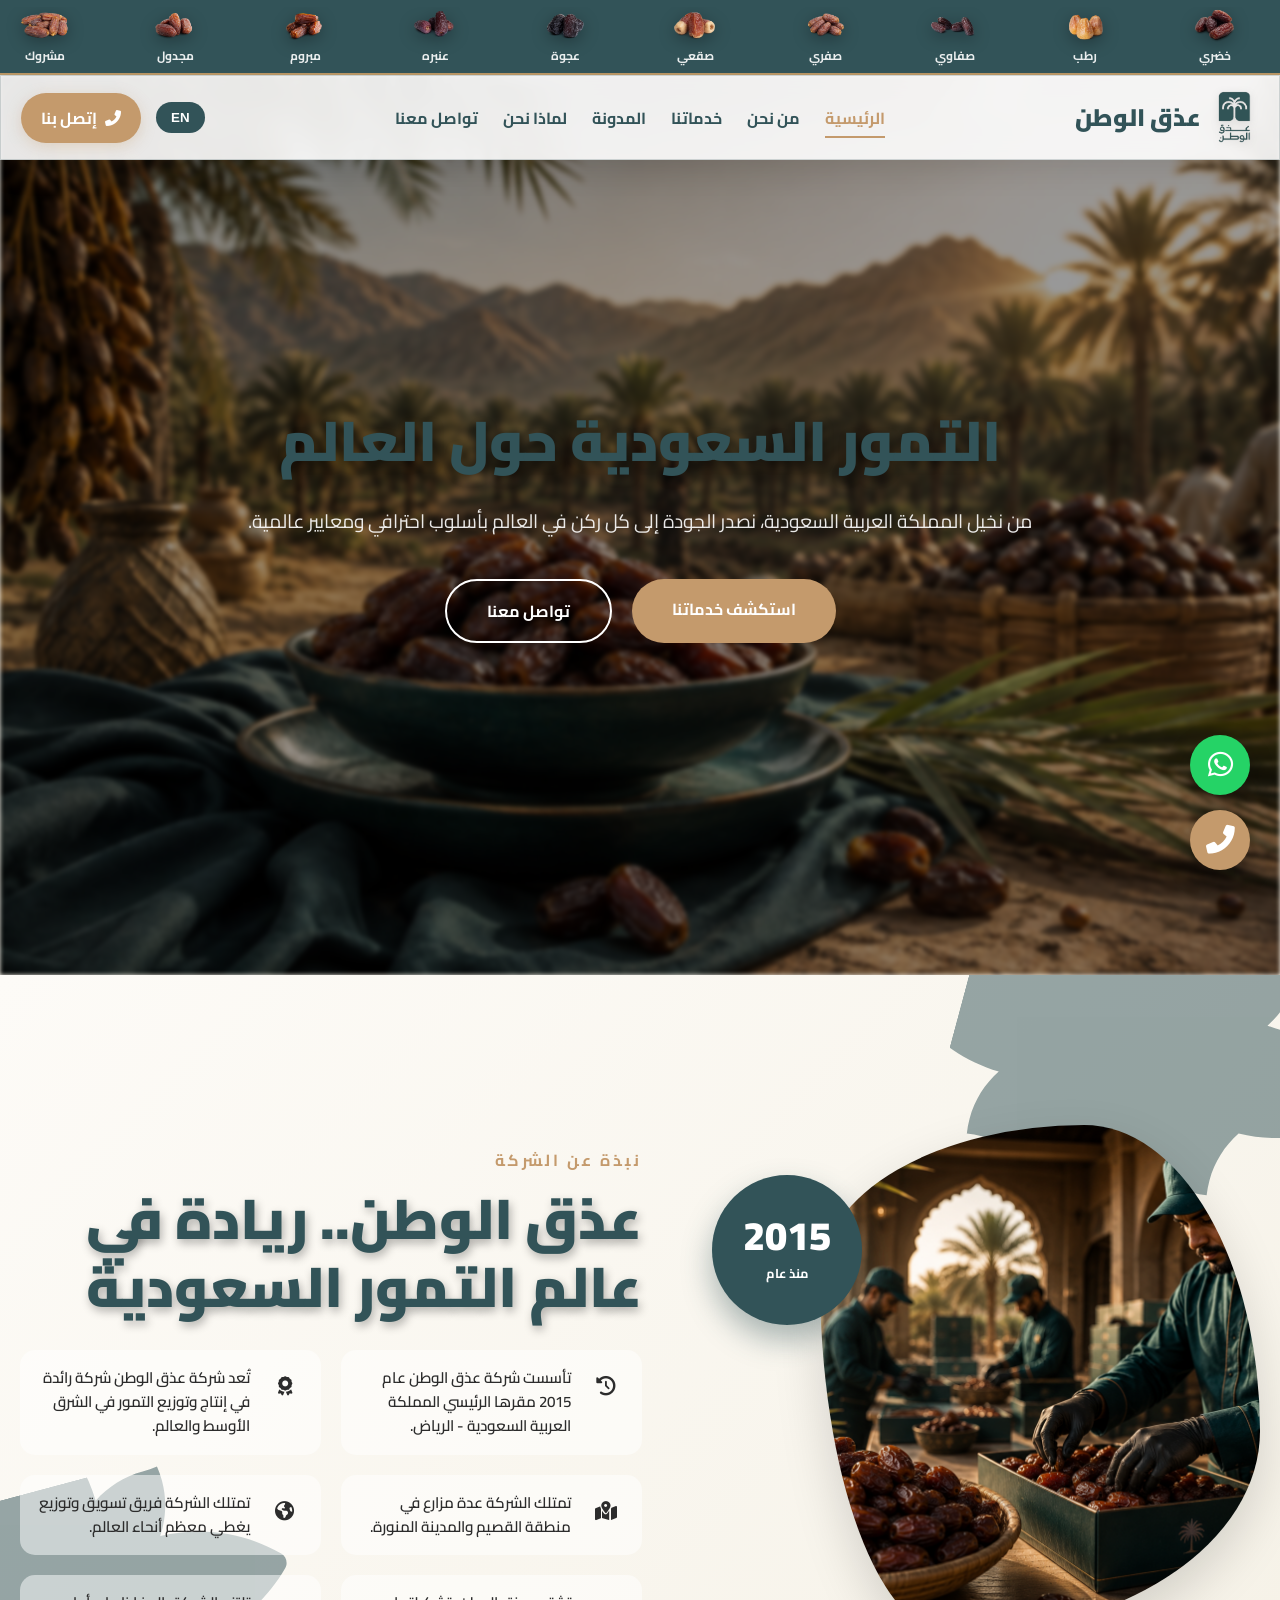
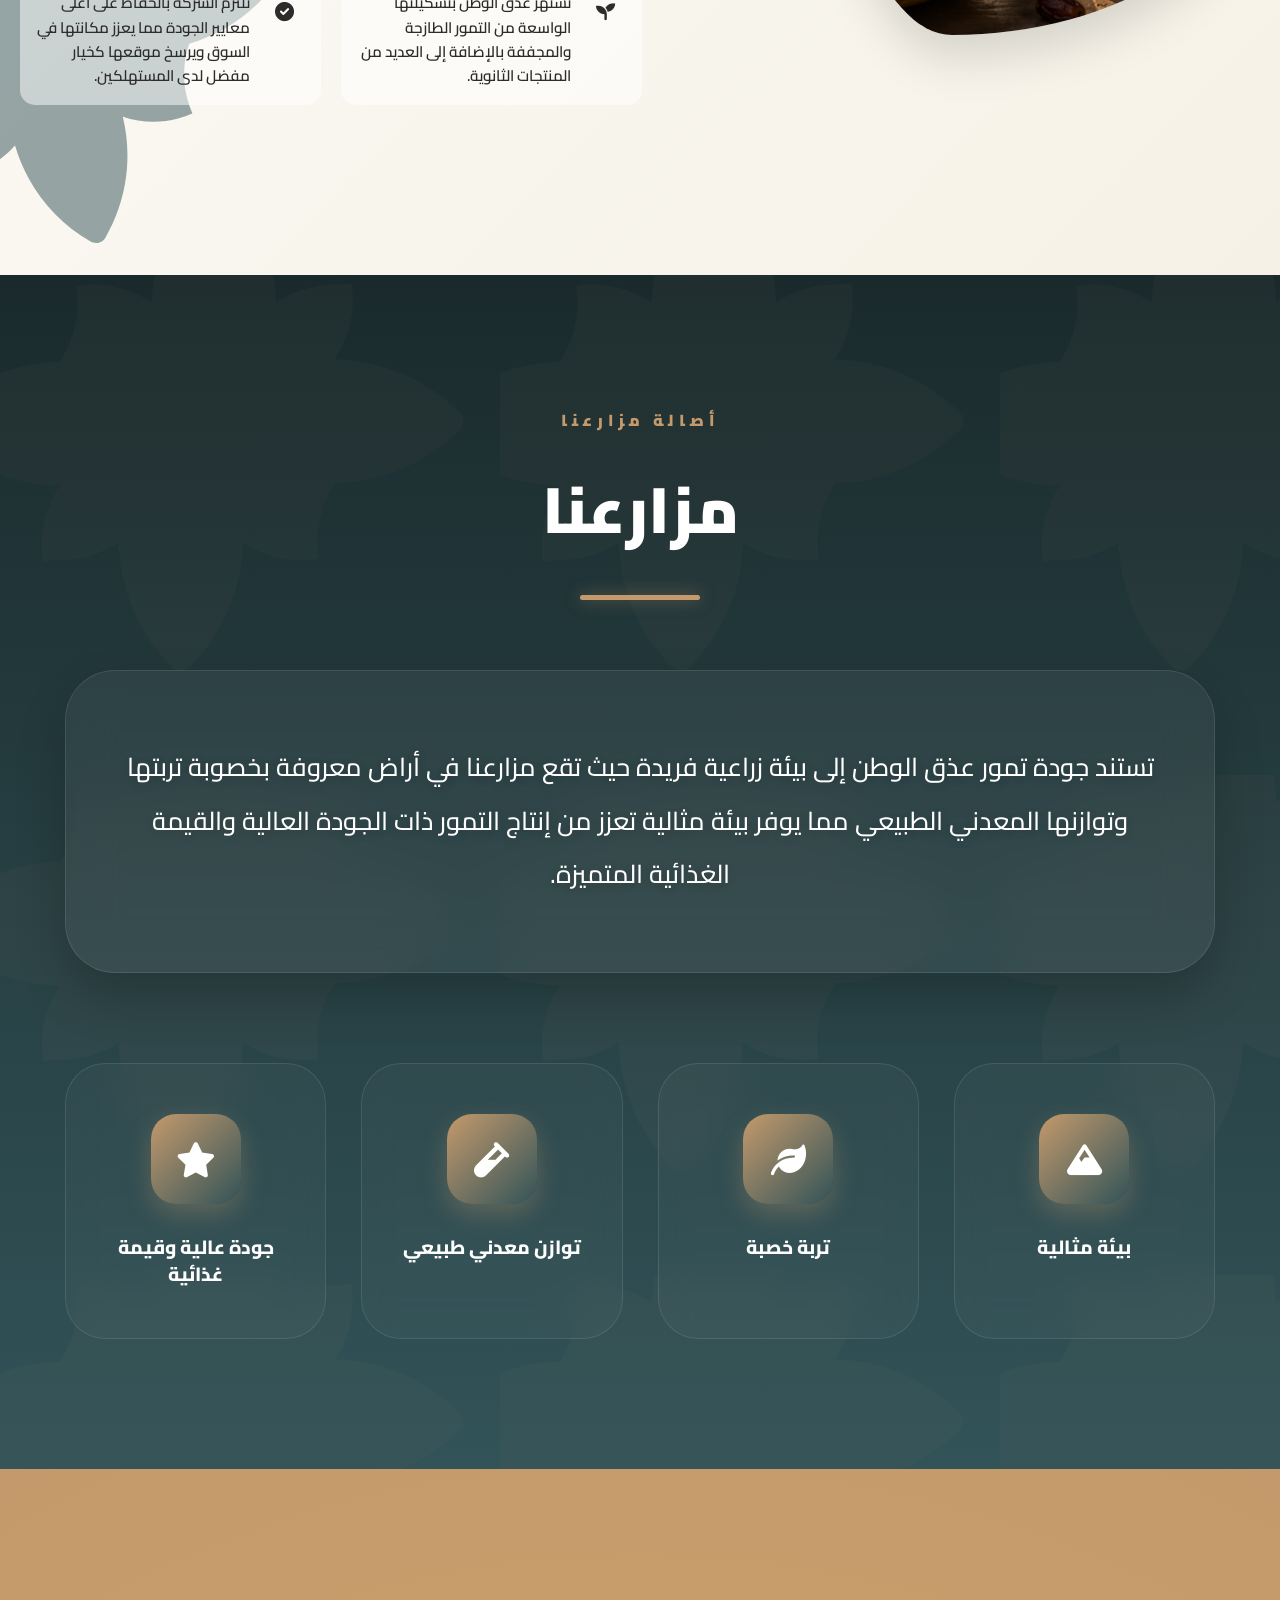
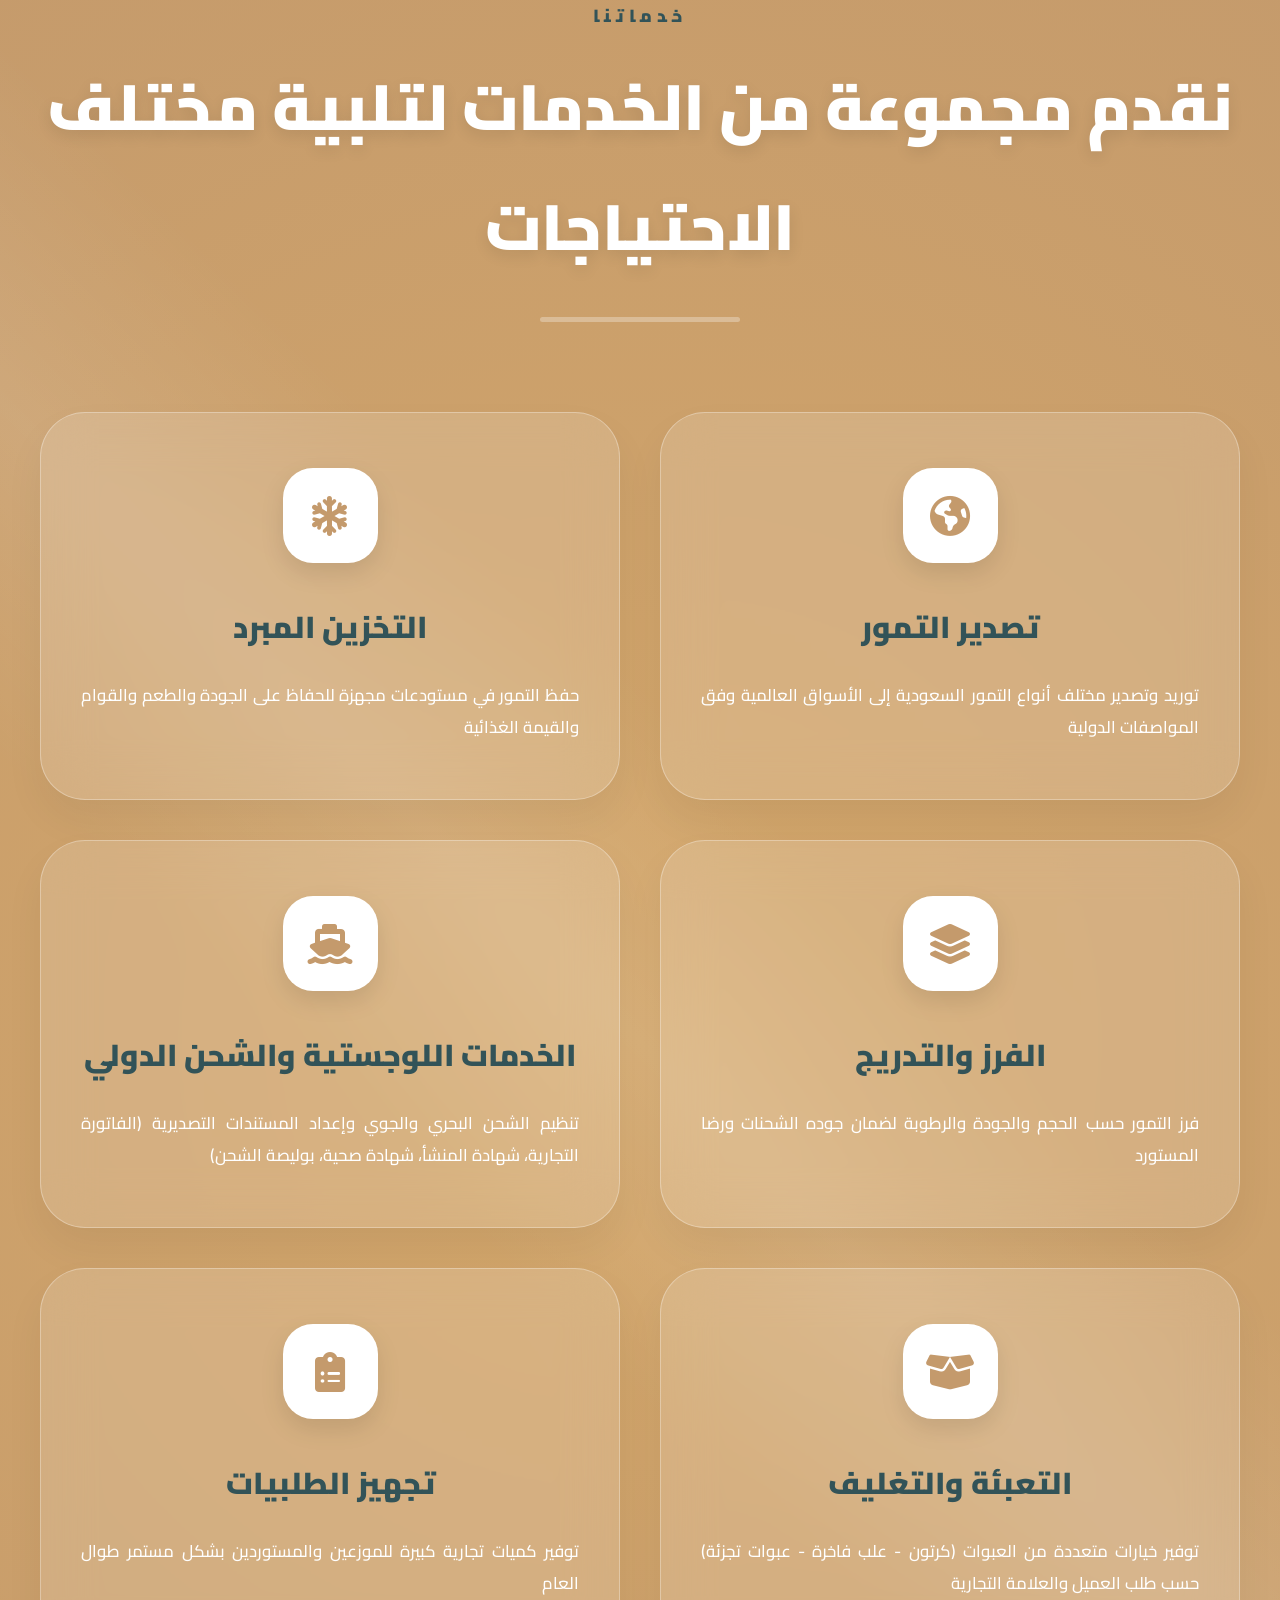
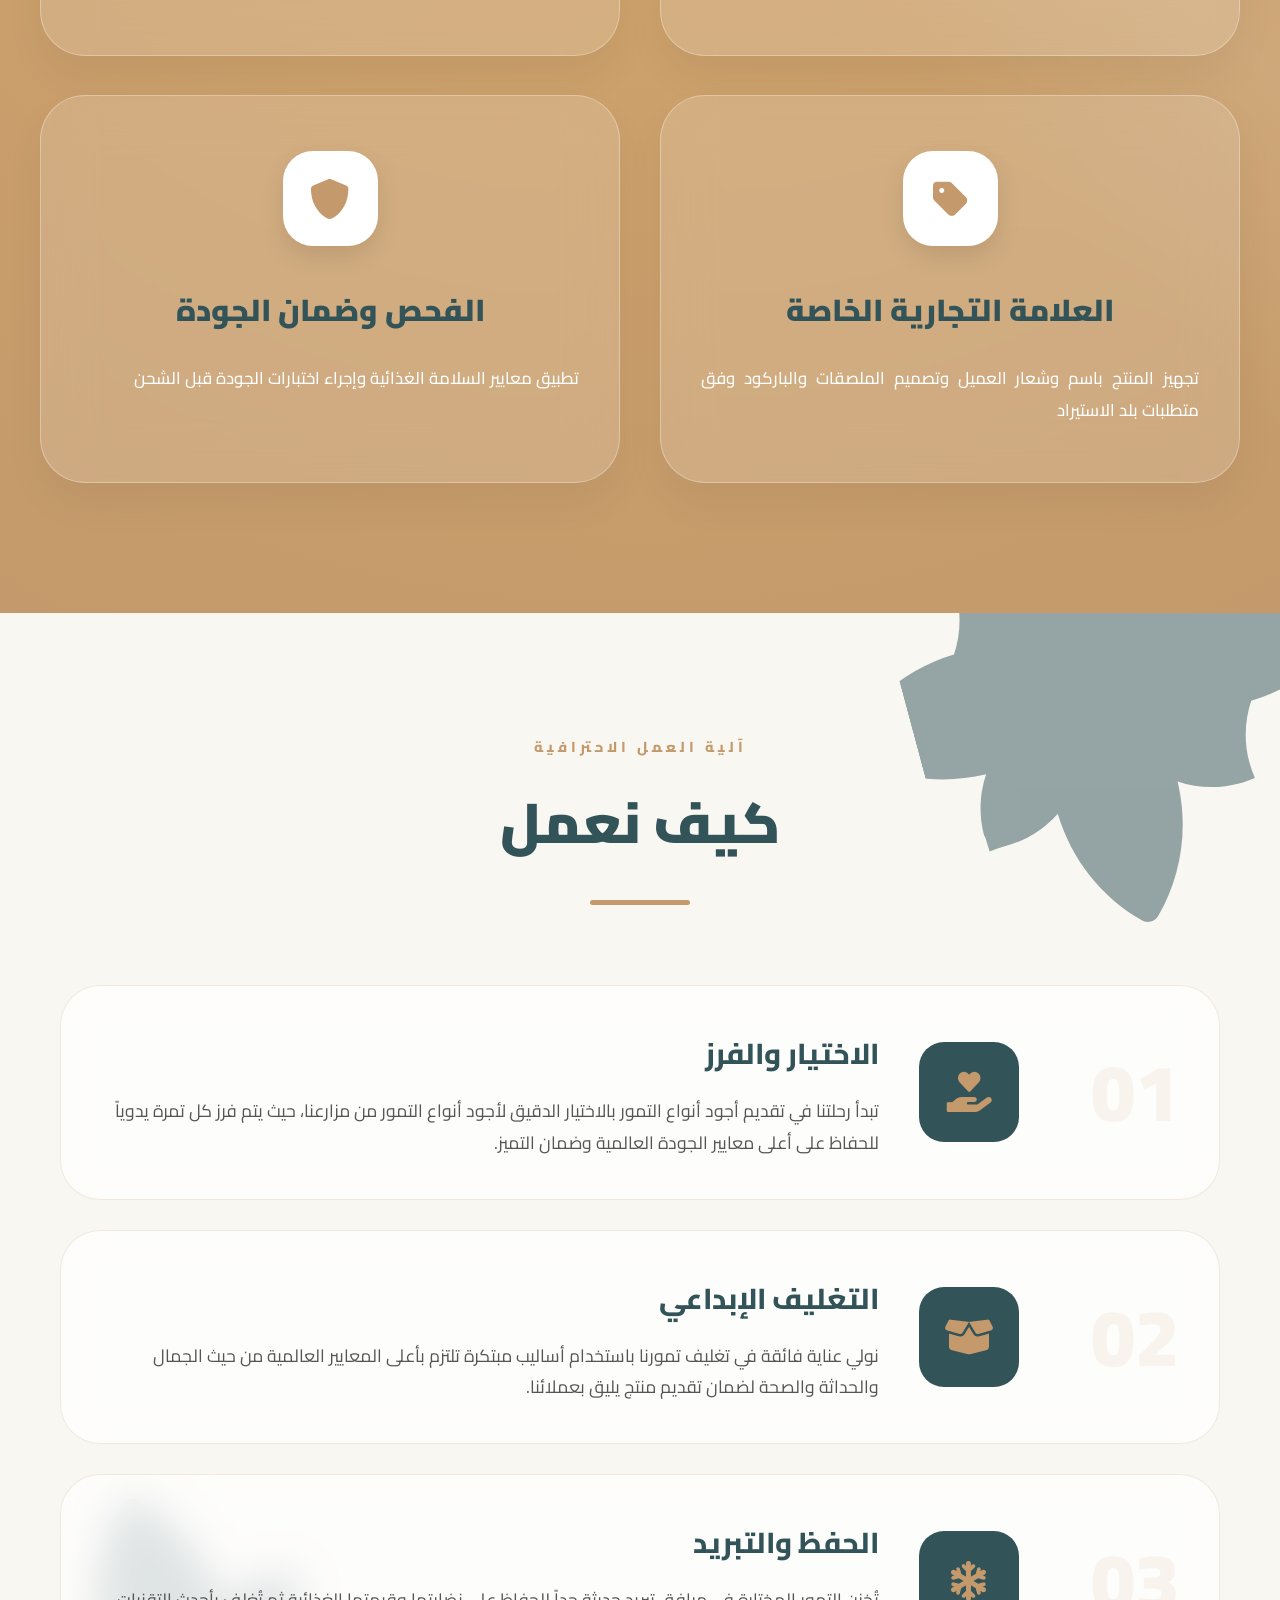
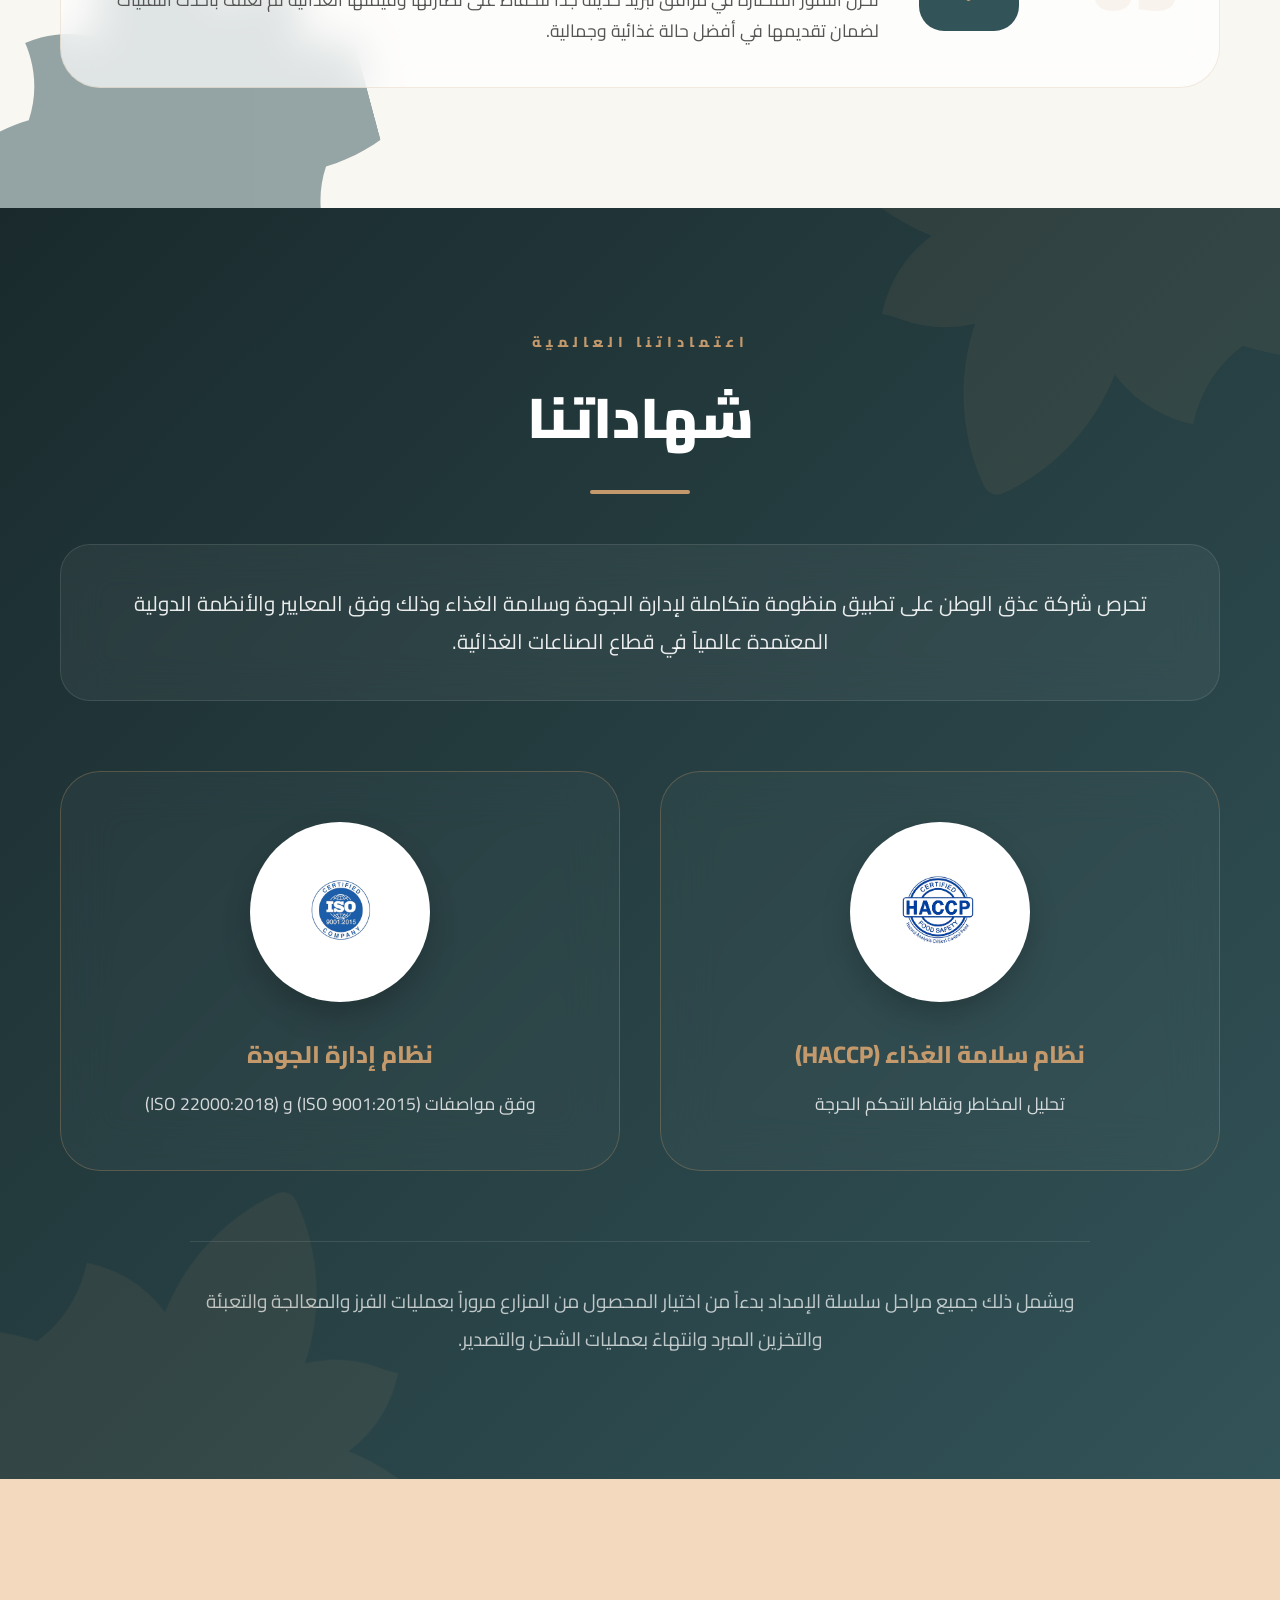
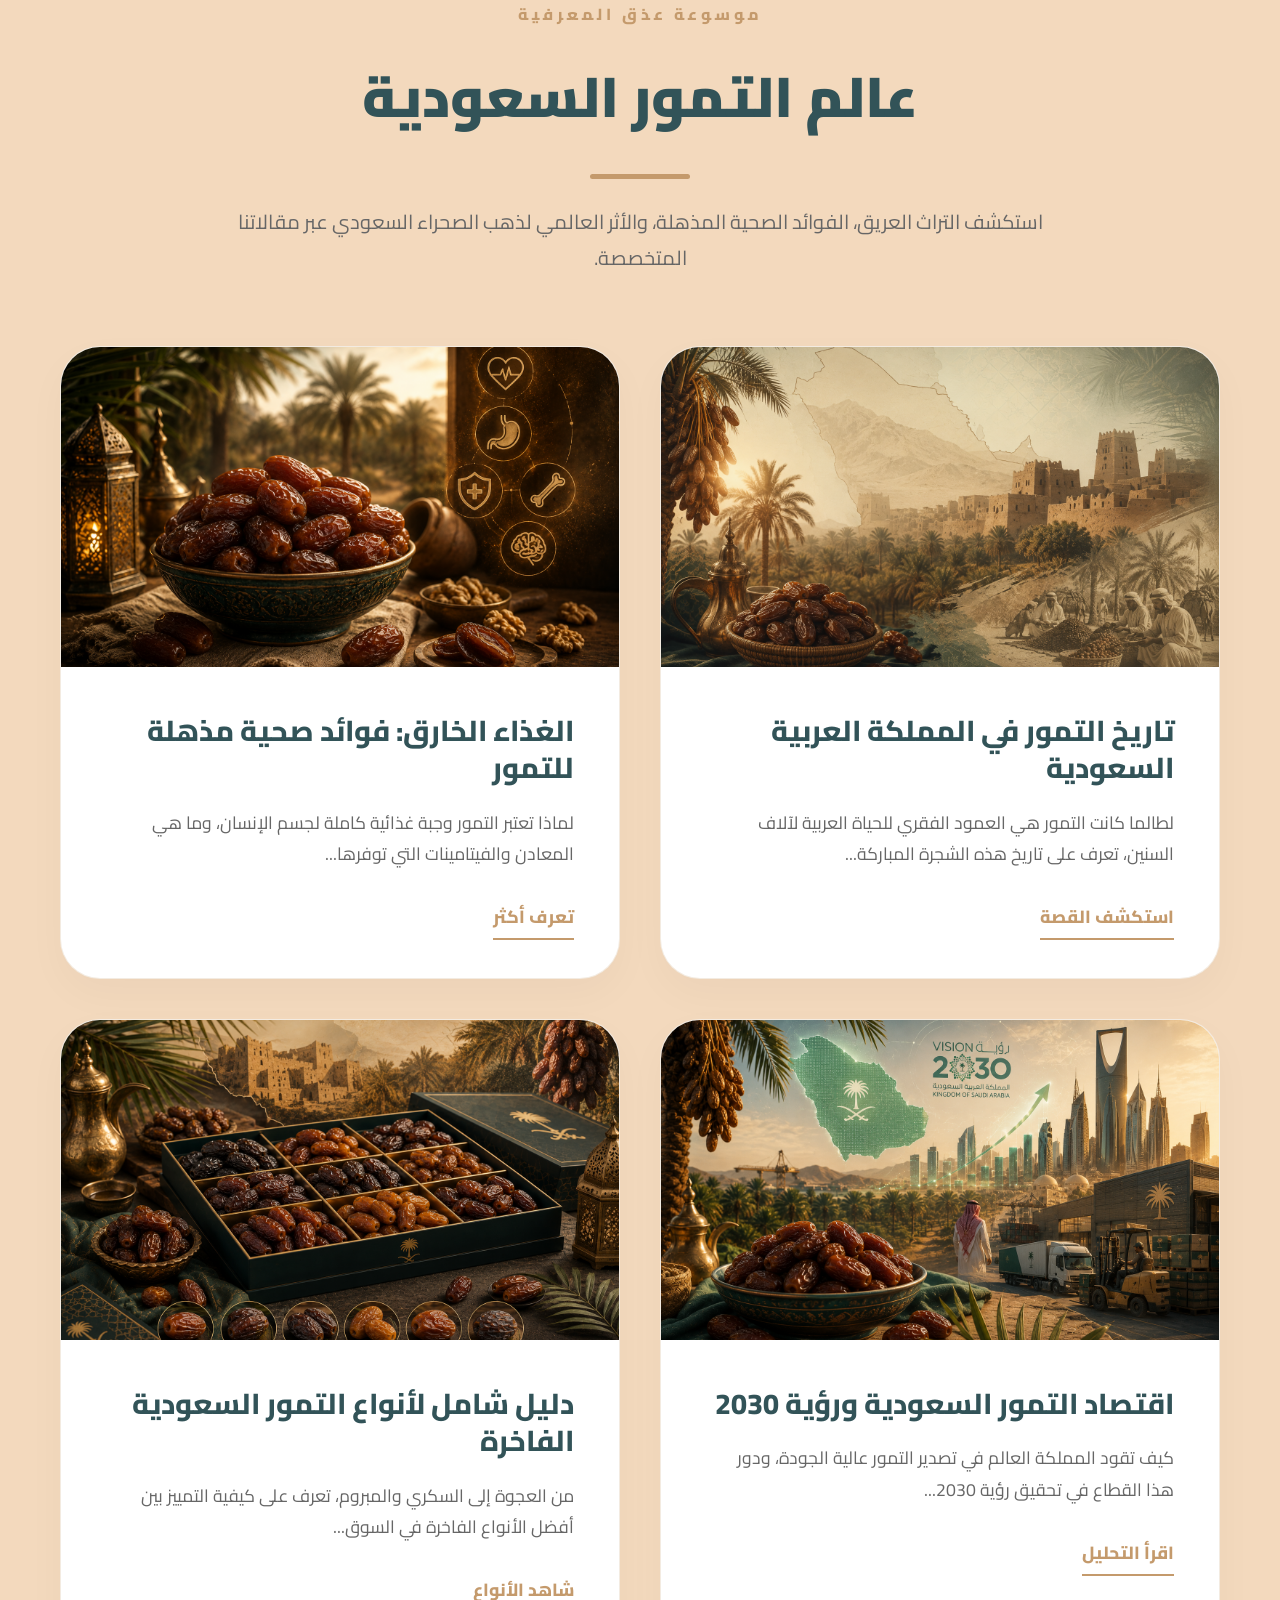
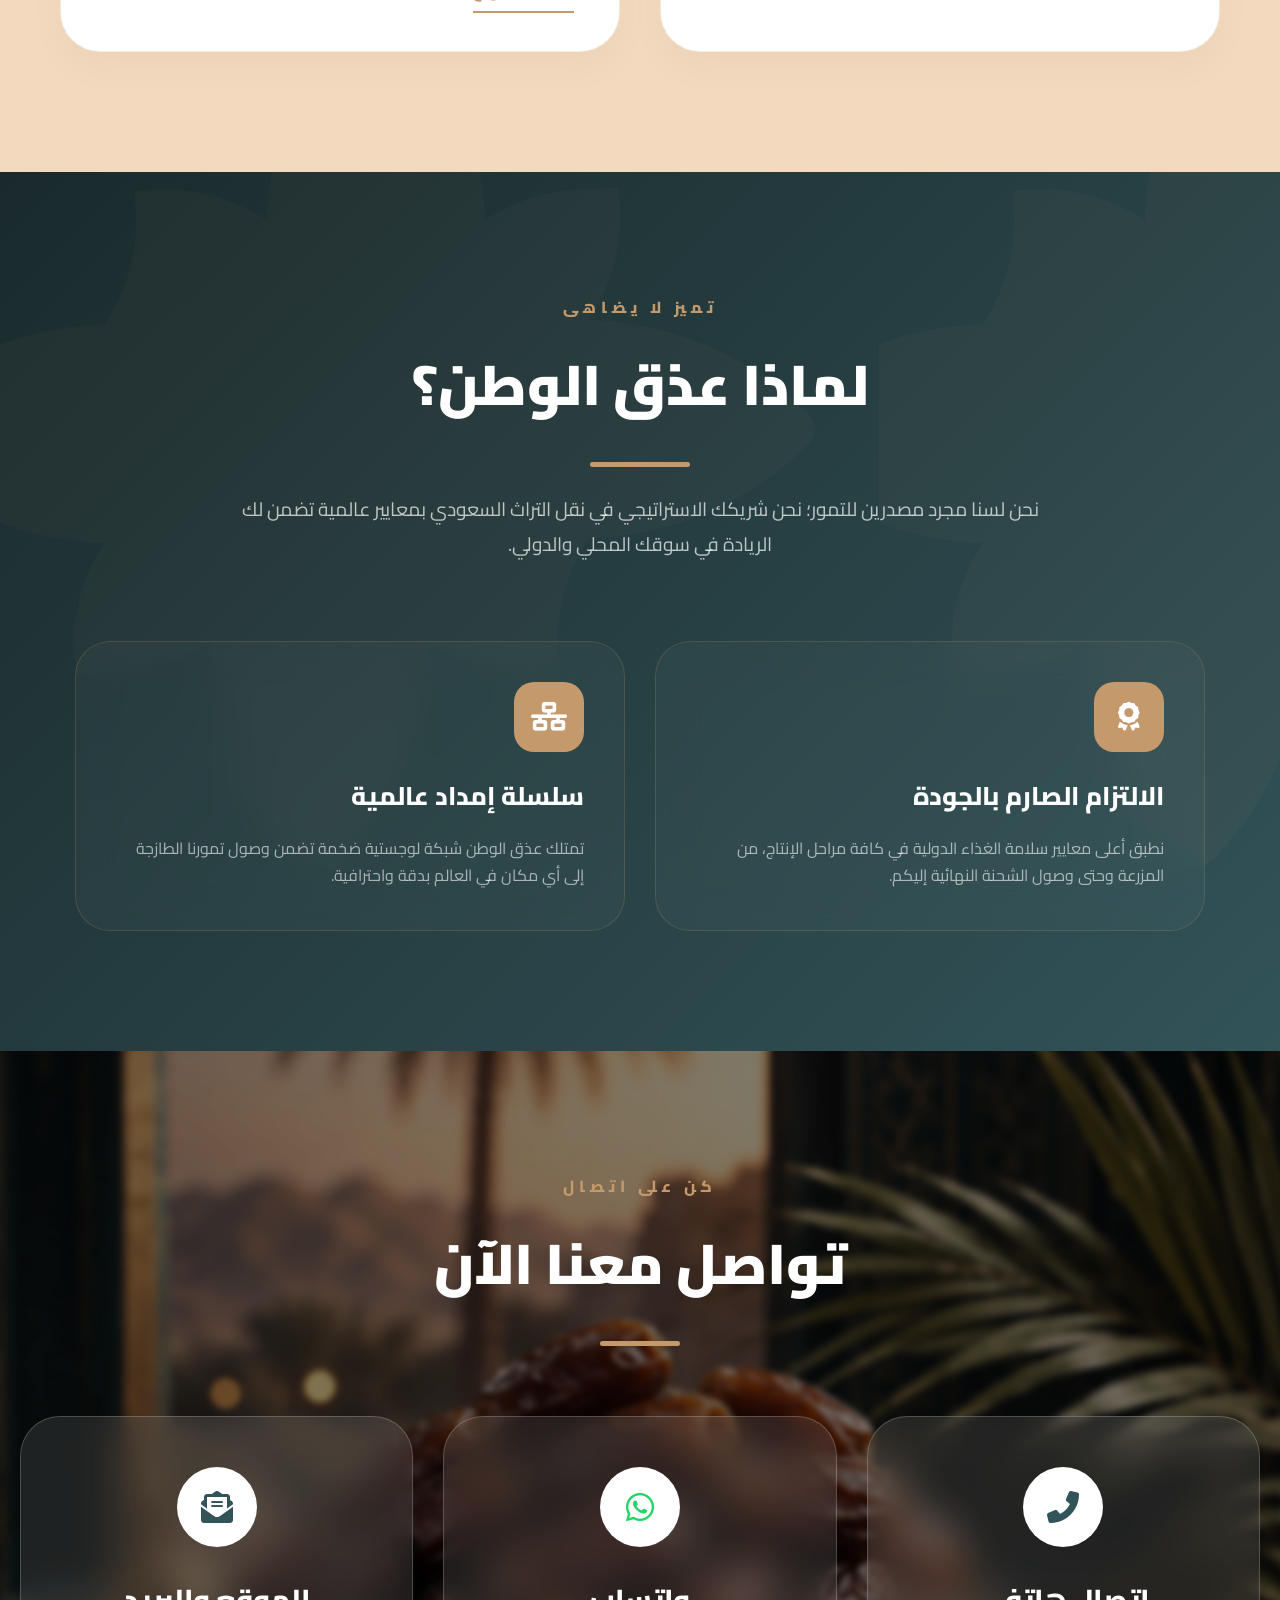
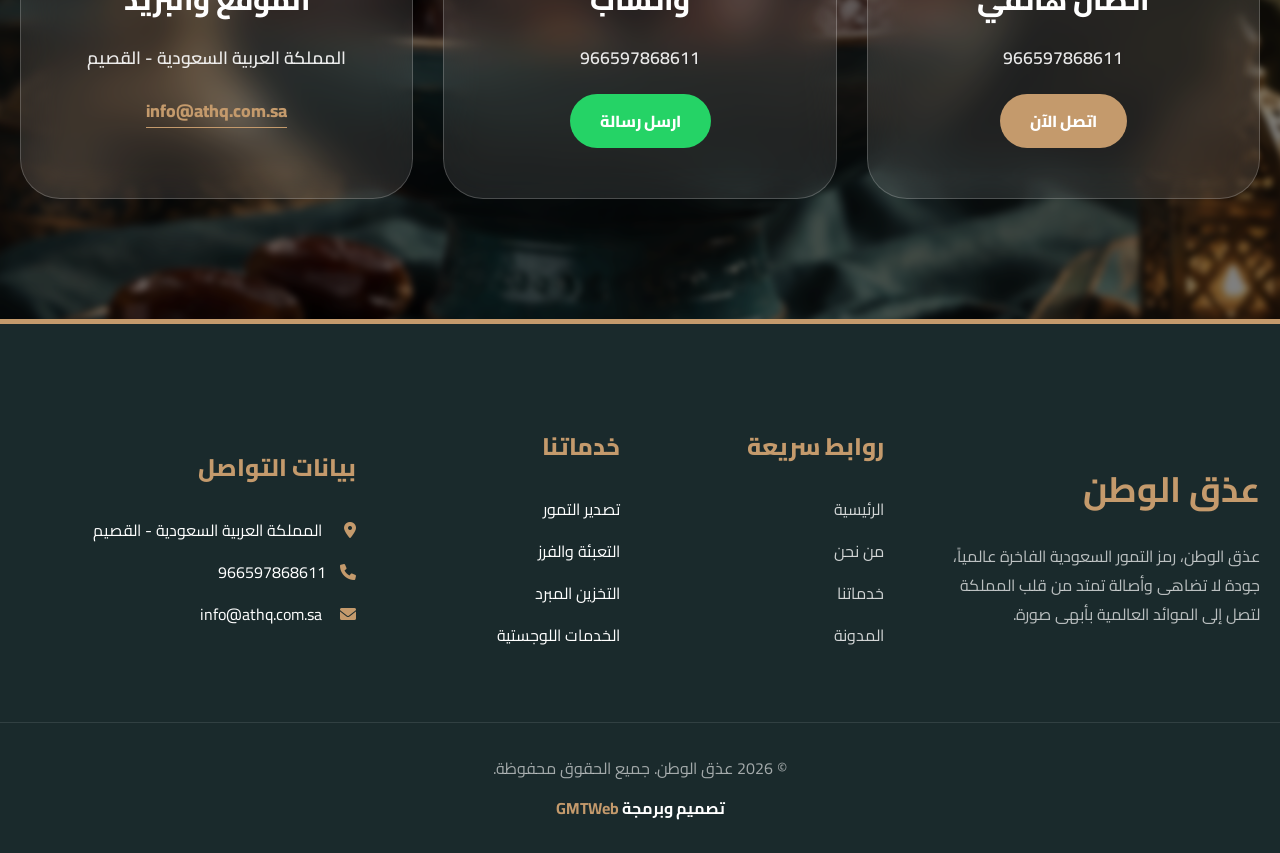
==== commit cc6060ea: "message" ====
--- a/index.html
+++ b/index.html
@@ -9,7 +9,7 @@
     <link rel="stylesheet" href="style.css">
 </head>
 <body>
-    <div id="splash-screen">
+<div id="splash-screen">
     <div class="splash-content">
         <img src="images/logo.png" alt="Logo" class="splash-logo">
         <div class="loader-wrapper">
@@ -17,12 +17,75 @@
         </div>
     </div>
 </div>
-    <header class="glass-nav">
+<div class="product-top-bar">
+    <div class="marquee-container">
+        <div class="marquee-track" id="marquee-track">
+            <div class="marquee-item">
+                <img src="images/خضري.png" alt="خضري">
+                <span class="lang-ar">خضري</span>
+                <span class="lang-en">Khudri</span>
+            </div>
+            <div class="marquee-item">
+                <img src="images/رطب.png" alt="رطب">
+                <span class="lang-ar">رطب</span>
+                <span class="lang-en">Rutab</span>
+            </div>
+            <div class="marquee-item">
+                <img src="images/صفاوي.png" alt="صفاوي">
+                <span class="lang-ar">صفاوي</span>
+                <span class="lang-en">Safawi</span>
+            </div>
+            <div class="marquee-item">
+                <img src="images/صفري.png" alt="صفري">
+                <span class="lang-ar">صفري</span>
+                <span class="lang-en">Sufri</span>
+            </div>
+            <div class="marquee-item">
+                <img src="images/صقعي.png" alt="صقعي">
+                <span class="lang-ar">صقعي</span>
+                <span class="lang-en">Sagai</span>
+            </div>
+            <div class="marquee-item">
+                <img src="images/عجوة.png" alt="عجوة">
+                <span class="lang-ar">عجوة</span>
+                <span class="lang-en">Ajwa</span>
+            </div>
+            <div class="marquee-item">
+                <img src="images/عنبره.png" alt="عنبره">
+                <span class="lang-ar">عنبره</span>
+                <span class="lang-en">Anbarah</span>
+            </div>
+            <div class="marquee-item">
+                <img src="images/مبروم.png" alt="مبروم">
+                <span class="lang-ar">مبروم</span>
+                <span class="lang-en">Mabroom</span>
+            </div>
+            <div class="marquee-item">
+                <img src="images/مجدول.png" alt="مجدول">
+                <span class="lang-ar">مجدول</span>
+                <span class="lang-en">Majdool</span>
+            </div>
+            <div class="marquee-item">
+                <img src="images/مشروك.png" alt="مشروك">
+                <span class="lang-ar">مشروك</span>
+                <span class="lang-en">Mashrook</span>
+            </div>
+            <div class="marquee-item">
+                <img src="images/مفتل.png" alt="مفتل">
+                <span class="lang-ar">مفتل</span>
+                <span class="lang-en">Muftal</span>
+            </div>
+        </div>
+    </div>
+</div>
+<header class="glass-nav">
         <div class="container">
             <div class="logo-area">
-                <img src="images/logo.png" alt="Athq Logo" class="main-logo">
-                <span class="brand-name" data-en="Athq Al Watan" data-ar="عذق الوطن">عذق الوطن</span>
-            </div>
+        <img src="images/logo-ar.png" alt="Athq Logo AR" class="main-logo logo-ar">
+        <img src="images/logo.png" alt="Athq Logo EN" class="main-logo logo-en">
+    
+    <span class="brand-name" data-en="Athq Al Watan" data-ar="عذق الوطن">عذق الوطن</span>
+</div>
 
             <nav class="desktop-nav">
                 <ul>
@@ -48,9 +111,8 @@
                 </div>
             </div>
         </div>
-    </header>
-
-    <div class="side-menu" id="side-menu">
+</header>
+<div class="side-menu" id="side-menu">
         <div class="close-btn" id="mobile-menu-close">&times;</div>
         <div class="side-content">
             <ul class="mobile-nav-links">
@@ -62,9 +124,8 @@
                 <li><a href="#contact" data-en="Contact" data-ar="تواصل معنا">تواصل معنا</a></li>
             </ul>
         </div>
-    </div>
-    <div class="overlay" id="overlay"></div>
-
+</div>
+<div class="overlay" id="overlay"></div>
 <section id="home" class="hero-section">
         <div class="hero-bg-anim"></div>
         <div class="container hero-container">
@@ -91,92 +152,92 @@
             <div class="about-visuals" data-aos="zoom-in-right" data-aos-duration="1500">
                 <div class="image-stack">
                     <div class="img-blob main-blob">
-                        <img src="images/about2.png" alt="Dates">
-                    </div>
-                    <div class="img-blob secondary-blob">
-                        <img src="images/about.png" alt="Nature">
+                        <img src="images/about2.png" alt="Saudi Dates">
                     </div>
                     <div class="experience-badge">
-                        <span class="num">10+</span>
-                        <span class="txt" data-en="Years Experience" data-ar="عام من الخبرة">عام من الخبرة</span>
+                        <span class="num">2015</span>
+                        <span class="txt" data-en="Since" data-ar="منذ عام">منذ عام</span>
                     </div>
                 </div>
             </div>
 
             <div class="about-info" data-aos="fade-up" data-aos-duration="1500">
                 <div class="header-reveal">
-                    <span class="sup-title" data-en="Who We Are" data-ar="من نحن">من نحن</span>
-                    <h2 class="main-title" data-en="A Journey of Authenticity and Global Quality" data-ar="رحلة الأصالة والجودة نحو العالمية">رحلة الأصالة والجودة نحو العالمية</h2>
+                    <span class="sup-title" data-en="Company Profile" data-ar="نبذة عن الشركة">نبذة عن الشركة</span>
+                    <h2 class="main-title" data-en="Athq Al Watan.. Leadership in Saudi Dates" data-ar="عذق الوطن.. ريادة في عالم التمور السعودية">عذق الوطن.. ريادة في عالم التمور السعودية</h2>
                 </div>
                 
-                <div class="desc-box">
-                    <p data-en="Athq Al Watan is not just a dates company; we are custodians of a heritage that spans generations. Based in the heart of Saudi Arabia, we harness the power of our fertile lands in Al-Qassim and Al-Madinah to bring you the 'Gold of the Desert'. Our commitment starts from the tree and ends with a smile on our customers' faces worldwide." data-ar="عذق الوطن ليست مجرد شركة للتمور؛ نحن حراس لتراث يمتد عبر الأجيال. من قلب المملكة العربية السعودية، نسخر قوة أراضينا الخصبة في القصيم والمدينة المنورة لنقدم لكم 'ذهب الصحراء'. التزامنا يبدأ من الشجرة وينتهي بابتسامة على وجوه عملائنا حول العالم، مع الحفاظ على أعلى معايير الجودة والاستدامة التي جعلتنا في طليعة الشركات المصدرة للتمور السعودية عالمياً.">عذق الوطن ليست مجرد شركة للتمور؛ نحن حراس لتراث يمتد عبر الأجيال. من قلب المملكة العربية السعودية، نسخر قوة أراضينا الخصبة في القصيم والمدينة المنورة لنقدم لكم 'ذهب الصحراء'. التزامنا يبدأ من الشجرة وينتهي بابتسامة على وجوه عملائنا حول العالم، مع الحفاظ على أعلى معايير الجودة والاستدامة التي جعلتنا في طليعة الشركات المصدرة للتمور السعودية عالمياً.</p>
-                    <p data-en="We believe that every date tells a story of hard work, sun, and pure water. That's why we use cutting-edge technologies in sorting and packaging to preserve the natural taste and high nutritional value. Our global network ensures that our premium products reach your table fresh, healthy, and full of Saudi hospitality." data-ar="نؤمن بأن كل تمرة تحكي قصة من العمل الجاد والشمس والمياه النقية. لهذا السبب نستخدم أحدث التقنيات في الفرز والتعبئة للحفاظ على الطعم الطبيعي والقيمة الغذائية العالية. تضمن شبكتنا العالمية وصول منتجاتنا الفاخرة إلى مائدتك طازجة وصحية ومليئة بكرم الضيافة السعودية الذي لا يضاهى.">نؤمن بأن كل تمرة تحكي قصة من العمل الجاد والشمس والمياه النقية. لهذا السبب نستخدم أحدث التقنيات في الفرز والتعبئة للحفاظ على الطعم الطبيعي والقيمة الغذائية العالية. تضمن شبكتنا العالمية وصول منتجاتنا الفاخرة إلى مائدتك طازجة وصحية ومليئة بكرم الضيافة السعودية الذي لا يضاهى.</p>
-                </div>
-
-                <div class="stats-art-grid">
-                    <div class="stat-card">
-                        <div class="icon-shape"><i class="fas fa-globe-americas"></i></div>
-                        <div class="stat-content">
-                            <h3 class="counter" data-target="50">0</h3>
-                            <span data-en="Export Destinations" data-ar="وجهة تصدير">وجهة تصدير</span>
-                        </div>
-                    </div>
-                    <div class="stat-card">
-                        <div class="icon-shape"><i class="fas fa-leaf"></i></div>
-                        <div class="stat-content">
-                            <h3 class="counter" data-target="100">0</h3>
-                            <span data-en="Natural Products" data-ar="منتجات طبيعية 100%">منتجات طبيعية 100%</span>
-                        </div>
-                    </div>
-                    <div class="stat-card">
-                        <div class="icon-shape"><i class="fas fa-users"></i></div>
-                        <div class="stat-content">
-                            <h3 class="counter" data-target="2500">0</h3>
-                            <span data-en="Happy Clients" data-ar="عميل سعيد">عميل سعيد</span>
-                        </div>
-                    </div>
-                </div>
-            </div>
-        </div>
-    </div>
-</section>
-<section id="vision-mission" class="strategy-section">
-    <div class="palm-background-wrap">
-        <div class="palm-item p-left"></div>
-        <div class="palm-item p-right"></div>
-    </div>
-
-    <div class="container strategy-container">
-        <div class="strategy-header" data-aos="fade-down">
-            <span class="strategy-tag" data-en="OUR STRATEGY" data-ar="استراتيجيتنا">استراتيجيتنا</span>
-            <h2 class="strategy-title" data-en="Vision & Mission" data-ar="رؤيتنا ومهمتنا">رؤيتنا ومهمتنا</h2>
-            <div class="title-divider"></div>
-        </div>
-
-        <div class="strategy-cards-container">
-            <div class="glass-card-item" data-aos="fade-up" data-aos-delay="200">
-                <div class="card-inner-glow"></div>
-                <div class="card-icon-circle">
-                    <i class="fas fa-eye"></i>
-                </div>
-                <h3 data-en="Our Vision" data-ar="رؤيتنا">رؤيتنا</h3>
-                <p data-en="To be the leading global choice for premium Saudi dates, setting the standard for quality and authenticity in every market we reach." 
-                   data-ar="نسعى جاهدين لترسيخ مكانة التمور السعودية كخيار أول عالمياً، وأن نكون الاسم الأكثر ثقة في تصدير التمور، متمثلين قيم الجودة والأصالة في كل سوق دولي نصل إليه.">
-                    نسعى جاهدين لترسيخ مكانة التمور السعودية كخيار أول عالمياً، وأن نكون الاسم الأكثر ثقة في تصدير التمور، متمثلين قيم الجودة والأصالة في كل سوق دولي نصل إليه.
-                </p>
-            </div>
-
-            <div class="glass-card-item" data-aos="fade-up" data-aos-delay="400">
-                <div class="card-inner-glow"></div>
-                <div class="card-icon-circle">
-                    <i class="fas fa-bullseye"></i>
-                </div>
-                <h3 data-en="Our Mission" data-ar="مهمتنا">مهمتنا</h3>
-                <p data-en="To provide a reliable global source for luxury dates through an integrated system that combines agricultural excellence with international standards." 
-                   data-ar="أن نكون مصدراً موثوقاً للتمور السعودية الفاخرة عالمياً من خلال منظومة متكاملة تجمع بين التميز الزراعي والدقة التشغيلية، بما يضمن تقديم منتجات استثنائية تبني الثقة.">
-                    أن نكون مصدراً موثوقاً للتمور السعودية الفاخرة عالمياً من خلال منظومة متكاملة تجمع بين التميز الزراعي والدقة التشغيلية، بما يضمن تقديم منتجات استثنائية تبني الثقة.
-                </p>
+                <div class="info-grid">
+                    <div class="info-item">
+                        <div class="info-icon"><i class="fas fa-history"></i></div>
+                        <p data-en="Athq Al Watan was founded in 2015, headquartered in Riyadh, Kingdom of Saudi Arabia." data-ar="تأسست شركة عذق الوطن عام 2015 مقرها الرئيسي المملكة العربية السعودية - الرياض.">تأسست شركة عذق الوطن عام 2015 مقرها الرئيسي المملكة العربية السعودية - الرياض.</p>
+                    </div>
+
+                    <div class="info-item">
+                        <div class="info-icon"><i class="fas fa-award"></i></div>
+                        <p data-en="The company is considered a leader in the production and distribution of dates in the Middle East and the world." data-ar="تُعد شركة عذق الوطن شركة رائدة في إنتاج وتوزيع التمور في الشرق الأوسط والعالم.">تُعد شركة عذق الوطن شركة رائدة في إنتاج وتوزيع التمور في الشرق الأوسط والعالم.</p>
+                    </div>
+
+                    <div class="info-item">
+                        <div class="info-icon"><i class="fas fa-map-marked-alt"></i></div>
+                        <p data-en="The company owns several farms in the Al-Qassim and Al-Madinah regions." data-ar="تمتلك الشركة عدة مزارع في منطقة القصيم والمدينة المنورة.">تمتلك الشركة عدة مزارع في منطقة القصيم والمدينة المنورة.</p>
+                    </div>
+
+                    <div class="info-item">
+                        <div class="info-icon"><i class="fas fa-globe-americas"></i></div>
+                        <p data-en="The company has a marketing and distribution team covering most parts of the world." data-ar="تمتلك الشركة فريق تسويق وتوزيع يغطي معظم أنحاء العالم.">تمتلك الشركة فريق تسويق وتوزيع يغطي معظم أنحاء العالم.</p>
+                    </div>
+
+                    <div class="info-item">
+                        <div class="info-icon"><i class="fas fa-seedling"></i></div>
+                        <p data-en="Athq Al Watan is famous for its wide variety of fresh and dried dates, in addition to many secondary products." data-ar="تشتهر عذق الوطن بتشكيلتها الواسعة من التمور الطازجة والمجففة بالإضافة إلى العديد من المنتجات الثانوية.">تشتهر عذق الوطن بتشكيلتها الواسعة من التمور الطازجة والمجففة بالإضافة إلى العديد من المنتجات الثانوية.</p>
+                    </div>
+
+                    <div class="info-item">
+                        <div class="info-icon"><i class="fas fa-check-circle"></i></div>
+                        <p data-en="The company is committed to maintaining the highest quality standards, which enhances its market position and solidifies it as a preferred choice for consumers." data-ar="تلتزم الشركة بالحفاظ على أعلى معايير الجودة مما يعزز مكانتها في السوق ويرسخ موقعها كخيار مفضل لدى المستهلكين.">تلتزم الشركة بالحفاظ على أعلى معايير الجودة مما يعزز مكانتها في السوق ويرسخ موقعها كخيار مفضل لدى المستهلكين.</p>
+                    </div>
+                </div>
+            </div>
+        </div>
+    </div>
+</section>
+<section id="farms" class="dark-farms-pro">
+    <div class="dark-shimmer-bg"></div>
+    
+    <div class="farms-pro-isolated">
+        <div class="farms-pro-header" data-aos="fade-down">
+            <span class="pro-tag-gold" data-en="OUR HERITAGE" data-ar="أصالة مزارعنا">أصالة مزارعنا</span>
+            <h2 class="pro-main-title" data-en="Our Farms" data-ar="مزارعنا">مزارعنا</h2>
+            <div class="pro-title-line"></div>
+        </div>
+
+        <div class="pro-glass-desc-box" data-aos="zoom-in" data-aos-duration="1200">
+            <p data-en="The quality of Athq Al Watan dates is based on a unique agricultural environment, as our farms are located in lands known for their soil fertility and natural mineral balance, providing an ideal environment that enhances the production of dates with high quality and distinguished nutritional value." 
+               data-ar="تستند جودة تمور عذق الوطن إلى بيئة زراعية فريدة حيث تقع مزارعنا في أراض معروفة بخصوبة تربتها وتوازنها المعدني الطبيعي مما يوفر بيئة مثالية تعزز من إنتاج التمور ذات الجودة العالية والقيمة الغذائية المتميزة.">
+                تستند جودة تمور عذق الوطن إلى بيئة زراعية فريدة حيث تقع مزارعنا في أراض معروفة بخصوبة تربتها وتوازنها المعدني الطبيعي مما يوفر بيئة مثالية تعزز من إنتاج التمور ذات الجودة العالية والقيمة الغذائية المتميزة.
+            </p>
+        </div>
+
+        <div class="pro-features-flex">
+            <div class="pro-glass-feature" data-aos="fade-up" data-aos-delay="100">
+                <div class="pro-icon-orb"><i class="fas fa-mountain"></i></div>
+                <h4 data-en="Ideal Environment" data-ar="بيئة مثالية">بيئة مثالية</h4>
+            </div>
+
+            <div class="pro-glass-feature" data-aos="fade-up" data-aos-delay="200">
+                <div class="pro-icon-orb"><i class="fas fa-leaf"></i></div>
+                <h4 data-en="Fertile Soil" data-ar="تربة خصبة">تربة خصبة</h4>
+            </div>
+
+            <div class="pro-glass-feature" data-aos="fade-up" data-aos-delay="300">
+                <div class="pro-icon-orb"><i class="fas fa-vial"></i></div>
+                <h4 data-en="Natural Mineral Balance" data-ar="توازن معدني طبيعي">توازن معدني طبيعي</h4>
+            </div>
+
+            <div class="pro-glass-feature" data-aos="fade-up" data-aos-delay="400">
+                <div class="pro-icon-orb"><i class="fas fa-star"></i></div>
+                <h4 data-en="High Quality & Nutrition" data-ar="جودة عالية وقيمة غذائية">جودة عالية وقيمة غذائية</h4>
             </div>
         </div>
     </div>
@@ -186,59 +247,58 @@
     <div class="services-isolated-container">
         
         <div class="luxury-head-area" data-aos="fade-down">
-            <span class="gold-mini-title" data-en="PREMIUM GLOBAL SOLUTIONS" data-ar="حلولنا العالمية الفاخرة">حلولنا العالمية الفاخرة</span>
-            <h2 class="gold-main-title" data-en="Our Integrated Global Services" data-ar="خدماتنا العالمية المتكاملة">خدماتنا العالمية المتكاملة</h2>
+            <span class="gold-mini-title" data-en="Our Services" data-ar="خدماتنا">خدماتنا</span>
+            <h2 class="gold-main-title" data-en="Integrated Solutions for the Global Market" data-ar="نقدم مجموعة من الخدمات لتلبية مختلف الاحتياجات">نقدم مجموعة من الخدمات لتلبية مختلف الاحتياجات</h2>
             <div class="royal-divider"><span></span></div>
-            <p class="gold-intro-text" data-en="Athq Al Watan provides a world-class ecosystem for the Saudi dates industry, ensuring unparalleled excellence from the heart of the palm groves to every corner of the globe. Our professional system is built on trust, precision, and the highest international quality standards to meet the aspirations of our global partners." data-ar="توفر عذق الوطن منظومة متكاملة بمعايير عالمية استثنائية لتجارة وتصدير التمور السعودية، نضمن من خلالها التميز المطلق من قلب مزارع النخيل وصولاً إلى كافة أنحاء العالم. يعتمد نظامنا الاحترافي على الثقة والدقة وأعلى معايير الجودة الدولية لتلبية تطلعات شركائنا العالميين وتحقيق ريادة حقيقية في السوق الدولي.">توفر عذق الوطن منظومة متكاملة بمعايير عالمية استثنائية لتجارة وتصدير التمور السعودية، نضمن من خلالها التميز المطلق من قلب مزارع النخيل وصولاً إلى كافة أنحاء العالم. يعتمد نظامنا الاحترافي على الثقة والدقة وأعلى معايير الجودة الدولية لتلبية تطلعات شركائنا العالميين وتحقيق ريادة حقيقية في السوق الدولي.</p>
         </div>
 
         <div class="glass-services-grid">
-            <div class="glass-luxury-card" onclick="toggleLuxuryActive(this)" data-aos="flip-left">
+            <div class="glass-luxury-card" data-aos="flip-left">
                 <div class="service-icon-sphere"><i class="fas fa-globe-americas"></i></div>
-                <h3 data-en="Premium Dates Export" data-ar="تصدير التمور الفاخرة">تصدير التمور الفاخرة</h3>
-                <p data-en="We lead the global market in supplying the finest varieties of Saudi dates. Our export process is a masterpiece of logistics, adhering to the most stringent international food safety protocols and ISO standards to deliver the 'Desert Gold' to international tables with its original moisture and regal flavor." data-ar="نحن نقود السوق العالمي في توريد وتصدير أجود أصناف التمور السعودية الفاخرة. عملية التصدير لدينا هي تحفة لوجستية تخضع لأشد بروتوكولات سلامة الغذاء الدولية ومعايير الآيزو، لنضمن وصول 'ذهب الصحراء' إلى الموائد العالمية بكامل رطوبتها وطعمها الملكي الأصيل الذي لا يضاهى.">نحن نقود السوق العالمي في توريد وتصدير أجود أصناف التمور السعودية الفاخرة. عملية التصدير لدينا هي تحفة لوجستية تخضع لأشد بروتوكولات سلامة الغذاء الدولية ومعايير الآيزو، لنضمن وصول 'ذهب الصحراء' إلى الموائد العالمية بكامل رطوبتها وطعمها الملكي الأصيل الذي لا يضاهى.</p>
-            </div>
-
-            <div class="glass-luxury-card" onclick="toggleLuxuryActive(this)" data-aos="flip-left" data-aos-delay="100">
-                <div class="service-icon-sphere"><i class="fas fa-microchip"></i></div>
-                <h3 data-en="Sorting & Grading" data-ar="الفرز والتدريج الآلي">الفرز والتدريج الآلي</h3>
-                <p data-en="Utilizing state-of-the-art optical and manual technologies, we perform precise sorting based on size, moisture content, and aesthetic quality. This rigorous grading ensures consistent, uniform shipments that meet the sophisticated demands of high-end importers and luxury retail chains worldwide." data-ar="باستخدام أحدث التقنيات البصرية واليدوية، نقوم بعمليات فرز دقيقة تعتمد على الحجم، محتوى الرطوبة، والجودة الجمالية. يضمن هذا التدريج الصارم تقديم شحنات متجانسة وموحدة تلبي المتطلبات الراقية لكبار المستوردين وسلاسل التجزئة الفاخرة في جميع أنحاء العالم.">باستخدام أحدث التقنيات البصرية واليدوية، نقوم بعمليات فرز دقيقة تعتمد على الحجم، محتوى الرطوبة، والجودة الجمالية. يضمن هذا التدريج الصارم تقديم شحنات متجانسة وموحدة تلبي المتطلبات الراقية لكبار المستوردين وسلاسل التجزئة الفاخرة في جميع أنحاء العالم.</p>
-            </div>
-
-            <div class="glass-luxury-card" onclick="toggleLuxuryActive(this)" data-aos="flip-left" data-aos-delay="200">
-                <div class="service-icon-sphere"><i class="fas fa-gift"></i></div>
-                <h3 data-en="Luxury Packaging" data-ar="التعبئة والتغليف الملكي">التعبئة والتغليف الملكي</h3>
-                <p data-en="Our packaging is where protection meets art. We provide diverse creative options, from luxury gift boxes and VIP collections to retail-ready small units. Every box is engineered to preserve the dates' integrity while showcasing an elegant brand image that captivates consumers." data-ar="التعبئة لدينا هي نقطة التقاء الحماية بالفن. نوفر خيارات إبداعية متنوعة، من صناديق الهدايا الفاخرة ومجموعات كبار الشخصيات إلى عبوات التجزئة الصغيرة الجاهزة للعرض. صُممت كل عبوة هندسياً للحفاظ على سلامة التمور مع إبراز صورة العلامة التجارية الأنيقة التي تأسر المستهلكين.">التعبئة لدينا هي نقطة التقاء الحماية بالفن. نوفر خيارات إبداعية متنوعة، من صناديق الهدايا الفاخرة ومجموعات كبار الشخصيات إلى عبوات التجزئة الصغيرة الجاهزة للعرض. صُممت كل عبوة هندسياً للحفاظ على سلامة التمور مع إبراز صورة العلامة التجارية الأنيقة التي تأسر المستهلكين.</p>
-            </div>
-
-            <div class="glass-luxury-card" onclick="toggleLuxuryActive(this)" data-aos="flip-left" data-aos-delay="300">
+                <h3 data-en="Dates Export" data-ar="تصدير التمور">تصدير التمور</h3>
+                <p data-en="Supplying and exporting various types of Saudi dates to international markets according to international specifications." data-ar="توريد وتصدير مختلف أنواع التمور السعودية إلى الأسواق العالمية وفق المواصفات الدولية">توريد وتصدير مختلف أنواع التمور السعودية إلى الأسواق العالمية وفق المواصفات الدولية</p>
+            </div>
+
+            <div class="glass-luxury-card" data-aos="flip-left" data-aos-delay="100">
                 <div class="service-icon-sphere"><i class="fas fa-snowflake"></i></div>
-                <h3 data-en="Advanced Cold Storage" data-ar="التخزين المبرد المتقدم">التخزين المبرد المتقدم</h3>
-                <p data-en="Time stops in our advanced climate-controlled facilities. We operate high-tech warehouses that manage temperature and humidity with extreme precision, halting the natural aging process to keep our dates fresh, succulent, and nutritionally rich throughout their entire storage lifespan." data-ar="الزمن يتوقف في مرافقنا المتقدمة للتحكم المناخي. نحن ندير مستودعات عالية التقنية تتحكم في الحرارة والرطوبة بدقة متناهية، مما يوقف عملية التقادم الطبيعية للحفاظ على تمورنا طازجة، طرية، وغنية بالقيم الغذائية طوال فترة تخزينها بالكامل وكأنها قُطفت للتو.">الزمن يتوقف في مرافقنا المتقدمة للتحكم المناخي. نحن ندير مستودعات عالية التقنية تتحكم في الحرارة والرطوبة بدقة متناهية، مما يوقف عملية التقادم الطبيعية للحفاظ على تمورنا طازجة، طرية، وغنية بالقيم الغذائية طوال فترة تخزينها بالكامل وكأنها قُطفت للتو.</p>
-            </div>
-
-            <div class="glass-luxury-card" onclick="toggleLuxuryActive(this)" data-aos="flip-left" data-aos-delay="400">
+                <h3 data-en="Cold Storage" data-ar="التخزين المبرد">التخزين المبرد</h3>
+                <p data-en="Preserving dates in equipped warehouses to maintain quality, taste, texture, and nutritional value." data-ar="حفظ التمور في مستودعات مجهزة للحفاظ على الجودة والطعم والقوام والقيمة الغذائية">حفظ التمور في مستودعات مجهزة للحفاظ على الجودة والطعم والقوام والقيمة الغذائية</p>
+            </div>
+
+            <div class="glass-luxury-card" data-aos="flip-left" data-aos-delay="200">
+                <div class="service-icon-sphere"><i class="fas fa-layer-group"></i></div>
+                <h3 data-en="Sorting and Grading" data-ar="الفرز والتدريج">الفرز والتدريج</h3>
+                <p data-en="Sorting dates by size, quality, and moisture to ensure shipment quality and importer satisfaction." data-ar="فرز التمور حسب الحجم والجودة والرطوبة لضمان جوده الشحنات ورضا المستورد">فرز التمور حسب الحجم والجودة والرطوبة لضمان جوده الشحنات ورضا المستورد</p>
+            </div>
+
+            <div class="glass-luxury-card" data-aos="flip-left" data-aos-delay="300">
                 <div class="service-icon-sphere"><i class="fas fa-ship"></i></div>
-                <h3 data-en="Global Logistics" data-ar="الخدمات اللوجستية الدولية">الخدمات اللوجستية الدولية</h3>
-                <p data-en="Navigating global borders is our expertise. We manage the entire supply chain, coordinating seamless sea and air freight while handling all export documentation, commercial invoices, and international health certificates, ensuring a worry-free delivery to your doorstep." data-ar="تجاوز الحدود العالمية هو تخصصنا. نحن ندير سلسلة الإمداد بالكامل، وننسق الشحن البحري والجوي السلس مع معالجة كافة وثائق التصدير، الفواتير التجارية، والشهادات الصحية الدولية، مما يضمن وصولاً آمناً وخالياً من القلق إلى وجهتكم النهائية في أي مكان.">تجاوز الحدود العالمية هو تخصصنا. نحن ندير سلسلة الإمداد بالكامل، وننسق الشحن البحري والجوي السلس مع معالجة كافة وثائق التصدير، الفواتير التجارية، والشهادات الصحية الدولية، مما يضمن وصولاً آمناً وخالياً من القلق إلى وجهتكم النهائية في أي مكان.</p>
-            </div>
-
-            <div class="glass-luxury-card" onclick="toggleLuxuryActive(this)" data-aos="flip-left" data-aos-delay="500">
-                <div class="service-icon-sphere"><i class="fas fa-boxes"></i></div>
-                <h3 data-en="Bulk Supply Chain" data-ar="تجهيز الطلبيات الضخمة">تجهيز الطلبيات الضخمة</h3>
-                <p data-en="Equipped with massive operational capacity, Athq Al Watan fulfills large-scale orders for major distributors and global wholesalers. We guarantee consistency in quality and a stable supply chain all year round, ensuring your business never misses a seasonal opportunity." data-ar="مجهزة بقدرة تشغيلية هائلة، تلبي عذق الوطن الطلبات واسعة النطاق لكبار الموزعين وتجار الجملة العالميين. نحن نضمن الاتساق في الجودة وسلسلة إمداد مستقرة طوال العام، مما يضمن عدم تفويت عملكم لأي فرصة موسمية أو طلب مفاجئ في الأسواق الدولية.">مجهزة بقدرة تشغيلية هائلة، تلبي عذق الوطن الطلبات واسعة النطاق لكبار الموزعين وتجار الجملة العالميين. نحن نضمن الاتساق في الجودة وسلسلة إمداد مستقرة طوال العام، مما يضمن عدم تفويت عملكم لأي فرصة موسمية أو طلب مفاجئ في الأسواق الدولية.</p>
-            </div>
-
-            <div class="glass-luxury-card" onclick="toggleLuxuryActive(this)" data-aos="flip-left" data-aos-delay="600">
-                <div class="service-icon-sphere"><i class="fas fa-tags"></i></div>
+                <h3 data-en="Logistics and International Shipping" data-ar="الخدمات اللوجستية والشحن الدولي">الخدمات اللوجستية والشحن الدولي</h3>
+                <p data-en="Organizing sea and air freight and preparing export documents (commercial invoice, certificate of origin, health certificate, bill of lading)." data-ar="تنظيم الشحن البحري والجوي وإعداد المستندات التصديرية (الفاتورة التجارية، شهادة المنشأ، شهادة صحية، بوليصة الشحن)">تنظيم الشحن البحري والجوي وإعداد المستندات التصديرية (الفاتورة التجارية، شهادة المنشأ، شهادة صحية، بوليصة الشحن)</p>
+            </div>
+
+            <div class="glass-luxury-card" data-aos="flip-left" data-aos-delay="400">
+                <div class="service-icon-sphere"><i class="fas fa-box-open"></i></div>
+                <h3 data-en="Packaging" data-ar="التعبئة والتغليف">التعبئة والتغليف</h3>
+                <p data-en="Providing multiple packaging options (carton - luxury boxes - retail packs) according to the customer's request and brand." data-ar="توفير خيارات متعددة من العبوات (كرتون - علب فاخرة - عبوات تجزئة) حسب طلب العميل والعلامة التجارية">توفير خيارات متعددة من العبوات (كرتون - علب فاخرة - عبوات تجزئة) حسب طلب العميل والعلامة التجارية</p>
+            </div>
+
+            <div class="glass-luxury-card" data-aos="flip-left" data-aos-delay="500">
+                <div class="service-icon-sphere"><i class="fas fa-clipboard-list"></i></div>
+                <h3 data-en="Order Preparation" data-ar="تجهيز الطلبيات">تجهيز الطلبيات</h3>
+                <p data-en="Providing large commercial quantities for distributors and importers continuously throughout the year." data-ar="توفير كميات تجارية كبيرة للموزعين والمستوردين بشكل مستمر طوال العام">توفير كميات تجارية كبيرة للموزعين والمستوردين بشكل مستمر طوال العام</p>
+            </div>
+
+            <div class="glass-luxury-card" data-aos="flip-left" data-aos-delay="600">
+                <div class="service-icon-sphere"><i class="fas fa-tag"></i></div>
                 <h3 data-en="Private Labeling" data-ar="العلامة التجارية الخاصة">العلامة التجارية الخاصة</h3>
-                <p data-en="We empower your brand to shine. Our full Private Label services allow you to customize products with your unique logo and design. From label printing and barcode generation to country-specific compliance, we handle the details so you can focus on conquering your market." data-ar="نحن نمكن علامتكم التجارية من التألق. تتيح لكم خدماتنا الكاملة للعلامة الخاصة تخصيص المنتجات بشعاركم وتصميمكم الفريد. من طباعة الملصقات وتوليد الباركود إلى الامتثال لمتطلبات بلد الاستيراد، نحن نتولى التفاصيل لتتمكنوا من التركيز على غزو أسواقكم.">نحن نمكن علامتكم التجارية من التألق. تتيح لكم خدماتنا الكاملة للعلامة الخاصة تخصيص المنتجات بشعاركم وتصميمكم الفريد. من طباعة الملصقات وتوليد الباركود إلى الامتثال لمتطلبات بلد الاستيراد، نحن نتولى التفاصيل لتتمكنوا من التركيز على غزو أسواقكم.</p>
-            </div>
-
-            <div class="glass-luxury-card" onclick="toggleLuxuryActive(this)" data-aos="flip-left" data-aos-delay="700">
+                <p data-en="Preparing the product with the customer's name and logo and designing labels and barcodes according to the requirements of the importing country." data-ar="تجهيز المنتج باسم وشعار العميل وتصميم الملصقات والباركود وفق متطلبات بلد الاستيراد">تجهيز المنتج باسم وشعار العميل وتصميم الملصقات والباركود وفق متطلبات بلد الاستيراد</p>
+            </div>
+
+            <div class="glass-luxury-card" data-aos="flip-left" data-aos-delay="700">
                 <div class="service-icon-sphere"><i class="fas fa-shield-alt"></i></div>
-                <h3 data-en="QA & Testing" data-ar="ضمان الجودة والفحص">ضمان الجودة والفحص</h3>
-                <p data-en="Quality is our uncompromising pillar. We implement strict international food safety standards and perform rigorous laboratory testing before every single shipment. This ensures that our dates are not only delicious but safe, healthy, and of superior grade." data-ar="الجودة هي ركيزتنا التي لا تقبل المساومة. نحن نطبق معايير سلامة الغذاء الدولية الصارمة ونجري اختبارات مخبرية دقيقة قبل كل شحنة على حدة. يضمن ذلك أن تمورنا ليست لذيذة فحسب، بل آمنة، صحية، وذات جودة فائقة تفوق توقعات المستهلكين.">الجودة هي ركيزتنا التي لا تقبل المساومة. نحن نطبق معايير سلامة الغذاء الدولية الصارمة ونجري اختبارات مخبرية دقيقة قبل كل شحنة على حدة. يضمن ذلك أن تمورنا ليست لذيذة فحسب، بل آمنة، صحية، وذات جودة فائقة تفوق توقعات المستهلكين.</p>
+                <h3 data-en="Quality Inspection and Assurance" data-ar="الفحص وضمان الجودة">الفحص وضمان الجودة</h3>
+                <p data-en="Applying food safety standards and conducting quality tests before shipping." data-ar="تطبيق معايير السلامة الغذائية وإجراء اختبارات الجودة قبل الشحن">تطبيق معايير السلامة الغذائية وإجراء اختبارات الجودة قبل الشحن</p>
             </div>
         </div>
     </div>
@@ -292,6 +352,51 @@
                        data-ar="تُخزن التمور المختارة في مرافق تبريد حديثة جداً للحفاظ على نضارتها وقيمتها الغذائية ثم تُغلف بأحدث التقنيات لضمان تقديمها في أفضل حالة غذائية وجمالية.">تُخزن التمور المختارة في مرافق تبريد حديثة جداً للحفاظ على نضارتها وقيمتها الغذائية ثم تُغلف بأحدث التقنيات لضمان تقديمها في أفضل حالة غذائية وجمالية.</p>
                 </div>
             </div>
+        </div>
+    </div>
+</section>
+<section id="certificates" class="certs-glass-section">
+     <div class="certs-decor-wrap">
+        <div class="decor-palm d-top-right"></div>
+        <div class="decor-palm d-bottom-left"></div>
+    </div>
+        
+        <div class="certs-header" data-aos="fade-down">
+            <span class="gold-tag-mini" data-en="GLOBAL ACCREDITATION" data-ar="اعتماداتنا العالمية">اعتماداتنا العالمية</span>
+            <h2 class="certs-main-title" data-en="Our Certificates" data-ar="شهاداتنا">شهاداتنا</h2>
+            <div class="gold-line-anim"></div>
+        </div>
+
+        <div class="certs-intro-box" data-aos="zoom-in">
+            <p data-en="Athq Al Watan is committed to implementing an integrated system for quality management and food safety, in accordance with international standards and systems recognized globally in the food industry sector." 
+               data-ar="تحرص شركة عذق الوطن على تطبيق منظومة متكاملة لإدارة الجودة وسلامة الغذاء وذلك وفق المعايير والأنظمة الدولية المعتمدة عالمياً في قطاع الصناعات الغذائية.">
+                تحرص شركة عذق الوطن على تطبيق منظومة متكاملة لإدارة الجودة وسلامة الغذاء وذلك وفق المعايير والأنظمة الدولية المعتمدة عالمياً في قطاع الصناعات الغذائية.
+            </p>
+        </div>
+
+        <div class="certs-grid">
+            <div class="cert-glass-card" data-aos="fade-right">
+                <div class="cert-img-wrapper">
+                    <img src="images/certi1.png" alt="HACCP">
+                </div>
+                <h4 data-en="Food Safety System (HACCP)" data-ar="نظام سلامة الغذاء (HACCP)">نظام سلامة الغذاء (HACCP)</h4>
+                <p data-en="Hazard Analysis and Critical Control Points" data-ar="تحليل المخاطر ونقاط التحكم الحرجة">تحليل المخاطر ونقاط التحكم الحرجة</p>
+            </div>
+
+            <div class="cert-glass-card" data-aos="fade-left">
+                <div class="cert-img-wrapper">
+                    <img src="images/certi2.png" alt="ISO">
+                </div>
+                <h4 data-en="Quality Management System" data-ar="نظام إدارة الجودة">نظام إدارة الجودة</h4>
+                <p data-en="ISO 9001:2015 & ISO 22000:2018 Standards" data-ar="وفق مواصفات (ISO 9001:2015) و (ISO 22000:2018)">وفق مواصفات (ISO 9001:2015) و (ISO 22000:2018)</p>
+            </div>
+        </div>
+
+        <div class="certs-outro-box" data-aos="fade-up">
+            <p data-en="This includes all stages of the supply chain, starting from crop selection from farms, through sorting, processing, packaging, cold storage, and ending with shipping and exporting operations." 
+               data-ar="ويشمل ذلك جميع مراحل سلسلة الإمداد بدءاً من اختيار المحصول من المزارع مروراً بعمليات الفرز والمعالجة والتعبئة والتخزين المبرد وانتهاءً بعمليات الشحن والتصدير.">
+                ويشمل ذلك جميع مراحل سلسلة الإمداد بدءاً من اختيار المحصول من المزارع مروراً بعمليات الفرز والمعالجة والتعبئة والتخزين المبرد وانتهاءً بعمليات الشحن والتصدير.
+            </p>
         </div>
     </div>
 </section>
@@ -371,47 +476,6 @@
                     <div class="card-icon-sphere"><i class="fas fa-network-wired"></i></div>
                     <h3 data-en="Global Supply Chain" data-ar="سلسلة إمداد عالمية">سلسلة إمداد عالمية</h3>
                     <p data-en="Our vast logistics network ensures timely and efficient delivery to any corner of the globe." data-ar="تمتلك عذق الوطن شبكة لوجستية ضخمة تضمن وصول تمورنا الطازجة إلى أي مكان في العالم بدقة واحترافية.">تمتلك عذق الوطن شبكة لوجستية ضخمة تضمن وصول تمورنا الطازجة إلى أي مكان في العالم بدقة واحترافية.</p>
-                </div>
-            </div>
-            <div class="why-stats-bars" data-aos="fade-left">
-                <div class="skill-item">
-                    <div class="skill-info">
-                        <span data-en="Quality Compliance" data-ar="الامتثال لمعايير الجودة">الامتثال لمعايير الجودة</span>
-                        <span class="skill-val">100%</span>
-                    </div>
-                    <div class="skill-bar-wrap">
-                        <div class="skill-bar-fill" data-width="100"></div>
-                    </div>
-                </div>
-
-                <div class="skill-item">
-                    <div class="skill-info">
-                        <span data-en="Export Readiness" data-ar="الجاهزية للتصدير العالمي">الجاهزية للتصدير العالمي</span>
-                        <span class="skill-val">98%</span>
-                    </div>
-                    <div class="skill-bar-wrap">
-                        <div class="skill-bar-fill" data-width="98"></div>
-                    </div>
-                </div>
-
-                <div class="skill-item">
-                    <div class="skill-info">
-                        <span data-en="Customer Satisfaction" data-ar="رضا العملاء والمستوردين">رضا العملاء والمستوردين</span>
-                        <span class="skill-val">95%</span>
-                    </div>
-                    <div class="skill-bar-wrap">
-                        <div class="skill-bar-fill" data-width="95"></div>
-                    </div>
-                </div>
-
-                <div class="skill-item">
-                    <div class="skill-info">
-                        <span data-en="Sustainable Partnerships" data-ar="الشراكات المستدامة">الشراكات المستدامة</span>
-                        <span class="skill-val">100%</span>
-                    </div>
-                    <div class="skill-bar-wrap">
-                        <div class="skill-bar-fill" data-width="100"></div>
-                    </div>
                 </div>
             </div>
         </div>
--- a/style.css
+++ b/style.css
@@ -30,7 +30,7 @@
 }
 
 .container {
-    max-width: 1200px;
+    max-width: 1400;
     margin: 0 auto;
     padding: 0 20px;
     display: flex;
@@ -322,13 +322,13 @@
     top: 20px;
     left: 50%;
     transform: translateX(-50%);
-    width: 80%;
+    width: 100%;
     height: 85px;
     background: rgba(255, 255, 255, 0.9);
     backdrop-filter: blur(10px);
     -webkit-backdrop-filter: blur(10px);
     border: 1px solid rgba(50, 83, 88, 0.2);
-    border-radius: 50px;
+    border-radius: 0;
     z-index: 1000;
     transition: all 0.4s ease;
     box-shadow: 0 8px 32px rgba(0, 0, 0, 0.1);
@@ -433,7 +433,7 @@
         left: 0;
     }
     .glass-nav {
-    width: 90%;
+    width: 100%;
     
 }
 }
@@ -576,170 +576,6 @@
     .main-blob { width: 100%; height: 100%; }
     .secondary-blob { display: none; }
 }
-.strategy-section {
-    position: relative;
-    padding: 120px 0;
-    background: #325358;
-    overflow: hidden;
-}
-
-.strategy-container {
-    display: flex !important;
-    flex-direction: column !important;
-    align-items: center !important;
-    justify-content: center !important;
-    width: 100%;
-}
-
-.palm-background-wrap {
-    position: absolute;
-    top: 0;
-    left: 0;
-    width: 100%;
-    height: 100%;
-    z-index: 1;
-    pointer-events: none;
-}
-
-.palm-item {
-    position: absolute;
-    width: 600px;
-    height: 600px;
-    background-image: url('data:image/svg+xml;utf8,<svg xmlns="http://www.w3.org/2000/svg" viewBox="0 0 512 512" fill="%23c49a6c"><path d="M256 512c-4.6 0-9.2-1.8-12.7-5.3l-128-128c-7-7-7-18.4 0-25.5s18.4-7 25.5 0L238 451.2V128c0-9.9 8.1-18 18-18s18 8.1 18 18v323.2l97.2-97.2c7-7 18.4-7 25.5 0s7 18.4 0 25.5l-128 128c-3.5 3.5-8.1 5.3-12.7 5.3z"/><path d="M256 160c-9.9 0-18-8.1-18-18V18c0-9.9 8.1-18 18-18s18 8.1 18 18v124c0 9.9-8.1 18-18 18z"/></svg>');
-    background-repeat: no-repeat;
-    background-size: contain;
-    opacity: 0.08;
-}
-
-.p-left { bottom: -100px; left: -200px; transform: rotate(45deg); }
-.p-right { top: -100px; right: -200px; transform: rotate(-135deg); }
-
-.strategy-header {
-    text-align: center;
-    margin-bottom: 70px;
-    position: relative;
-    z-index: 5;
-    width: 100%;
-}
-
-.strategy-tag {
-    color: #c49a6c;
-    font-weight: 700;
-    letter-spacing: 4px;
-    display: block;
-    margin-bottom: 10px;
-    font-size: 1rem;
-}
-
-.strategy-title {
-    color: #ffffff;
-    font-size: 3.5rem;
-    font-weight: 900;
-    margin-bottom: 20px;
-}
-
-.title-divider {
-    width: 80px;
-    height: 4px;
-    background: #c49a6c;
-    margin: 0 auto;
-    border-radius: 10px;
-}
-
-.strategy-cards-container {
-    display: flex;
-    flex-direction: row;
-    justify-content: center;
-    align-items: stretch;
-    gap: 40px;
-    position: relative;
-    z-index: 5;
-    width: 100%;
-    max-width: 1100px;
-}
-
-.glass-card-item {
-    flex: 1;
-    background: rgba(255, 255, 255, 0.05);
-    backdrop-filter: blur(25px);
-    -webkit-backdrop-filter: blur(25px);
-    border: 1px solid rgba(196, 154, 108, 0.3);
-    border-radius: 35px;
-    padding: 50px 40px;
-    transition: all 0.5s ease;
-    position: relative;
-    overflow: hidden;
-    display: flex;
-    flex-direction: column;
-    align-items: flex-start;
-}
-
-.card-inner-glow {
-    position: absolute;
-    top: 0; left: 0; width: 100%; height: 100%;
-    background: radial-gradient(circle at top left, rgba(196, 154, 108, 0.15), transparent 70%);
-    opacity: 0;
-    transition: 0.5s;
-}
-
-.glass-card-item:hover {
-    transform: translateY(-15px);
-    background: rgba(255, 255, 255, 0.08);
-    border-color: #c49a6c;
-    box-shadow: 0 30px 60px rgba(0,0,0,0.4);
-}
-
-.glass-card-item:hover .card-inner-glow { opacity: 1; }
-
-.card-icon-circle {
-    width: 80px;
-    height: 80px;
-    background: rgba(196, 154, 108, 0.1);
-    color: #c49a6c;
-    border-radius: 50%;
-    display: flex;
-    align-items: center;
-    justify-content: center;
-    font-size: 2.2rem;
-    margin-bottom: 30px;
-    border: 2px solid rgba(196, 154, 108, 0.2);
-    transition: 0.5s;
-}
-
-.glass-card-item:hover .card-icon-circle {
-    background: #c49a6c;
-    color: #fff;
-    transform: rotateY(360deg);
-}
-
-.glass-card-item h3 {
-    color: #fff;
-    font-size: 2rem;
-    font-weight: 800;
-    margin-bottom: 20px;
-}
-
-.glass-card-item p {
-    color: rgba(255, 255, 255, 0.85);
-    font-size: 1.15rem;
-    line-height: 1.9;
-    text-align: justify;
-    margin: 0;
-}
-
-@media (max-width: 992px) {
-    .strategy-cards-container { 
-        flex-direction: column; 
-        align-items: center; 
-    }
-    .glass-card-item { 
-        width: 100%; 
-        padding: 40px 30px; 
-    }
-    .strategy-title { 
-        font-size: 2.5rem; 
-    }
-}
 .royal-gold-services {
     position: relative;
     padding: 130px 0;
@@ -1314,4 +1150,606 @@
 
 @media (max-width: 768px) {
     .footer-grid-container { grid-template-columns: 1fr; text-align: center; }
-}+}
+@media (max-width: 480px) {
+    .wa-btn-pro {
+        font-size: 1rem !important;
+        padding: 15px 20px !important;
+        width: 100% !important;
+        border-radius: 15px !important;
+        display: flex !important;
+        justify-content: center;
+        align-items: center;
+        gap: 10px;
+        line-height: 1.4;
+    }
+
+    .back-btn-modern {
+        top: 15px !important;
+        right: 15px !important;
+        padding: 8px 15px !important;
+        font-size: 0.85rem !important;
+    }
+
+    .pro-details-nav {
+        padding: 0 15px !important;
+        height: 65px !important;
+    }
+
+    .details-main-title {
+        font-size: 1.6rem !important;
+        margin-bottom: 20px !important;
+    }
+
+    .details-main-content {
+        padding: 30px 20px !important;
+        margin-top: -60px !important;
+    }
+}
+
+.side-menu {
+    background: #325358 !important;
+}
+
+.side-menu .mobile-nav-links a {
+    color: #ffffff !important;
+}
+
+.glass-nav.scrolled .menu-toggle span {
+    background: #325358 !important;
+}
+
+.side-menu .close-btn {
+    color: #ffffff !important;
+}
+.our-farms-section {
+    position: relative;
+    padding: 120px 0;
+    background: #fdfbf7;
+    overflow: hidden;
+}
+
+.farms-isolated-container {
+    max-width: 1100px;
+    margin: 0 auto;
+    padding: 0 20px;
+    display: block !important;
+    position: relative;
+    z-index: 10;
+}
+
+.farms-header {
+    text-align: center;
+    margin-bottom: 50px;
+}
+
+.farms-title {
+    font-size: 3.5rem;
+    color: #325358;
+    font-weight: 900;
+}
+
+.farms-gold-divider {
+    width: 100px;
+    height: 5px;
+    background: #c49a6c;
+    margin: 20px auto;
+    border-radius: 10px;
+}
+
+.farms-description-box {
+    background: rgba(255, 255, 255, 0.7);
+    backdrop-filter: blur(15px);
+    border: 1px solid rgba(50, 83, 88, 0.1);
+    padding: 60px;
+    border-radius: 40px;
+    text-align: center;
+    box-shadow: 0 20px 50px rgba(0,0,0,0.02);
+    margin-bottom: 80px;
+}
+
+.farms-description-box p {
+    font-size: 1.5rem;
+    color: #325358;
+    line-height: 2;
+    font-weight: 600;
+}
+
+.farms-features-grid {
+    display: grid;
+    grid-template-columns: repeat(4, 1fr);
+    gap: 30px;
+}
+
+.farm-feature-item {
+    text-align: center;
+    transition: 0.4s;
+}
+
+.feature-icon-ring {
+    width: 90px;
+    height: 90px;
+    margin: 0 auto 20px;
+    background: #fff;
+    color: #c49a6c;
+    border-radius: 50%;
+    display: flex;
+    align-items: center;
+    justify-content: center;
+    font-size: 2.2rem;
+    border: 2px solid #c49a6c;
+    box-shadow: 0 10px 20px rgba(196, 154, 108, 0.15);
+    transition: 0.5s cubic-bezier(0.175, 0.885, 0.32, 1.275);
+}
+
+.farm-feature-item:hover .feature-icon-ring {
+    background: #325358;
+    color: #fff;
+    transform: scale(1.1) rotate(10deg);
+}
+
+.farm-feature-item h4 {
+    font-size: 1.1rem;
+    color: #325358;
+    font-weight: 800;
+    line-height: 1.4;
+}
+
+.farms-art-overlay {
+    position: absolute;
+    top: 0; left: 0; width: 100%; height: 100%;
+    z-index: 1;
+    pointer-events: none;
+}
+
+.leaf-shape {
+    position: absolute;
+    width: 400px; height: 400px;
+    background-image: url('data:image/svg+xml;utf8,<svg xmlns="http://www.w3.org/2000/svg" viewBox="0 0 512 512" fill="%23325358" opacity="0.04"><path d="M470.8 141c-34.1-34.1-79.6-53.6-127.8-54.8c11.6-17.6 18.2-38.3 18.2-60.2c0-5.8-.4-11.6-1.3-17.2c-5.6 .9-11.4 1.3-17.2 1.3c-21.9 0-42.6 6.6-60.2 18.2-1.2-48.2-20.7-93.7-54.8-127.8-2.4-2.4-5.5-3.6-8.7-3.6s-6.3 1.2-8.7 3.6c-34.1 34.1-53.6 79.6-54.8 127.8-17.6-11.6-38.3-18.2-60.2-18.2c-5.8 0-11.6 .4-17.2 1.3c.9 5.6 1.3 11.4 1.3 17.2c0 21.9-6.6 42.6-18.2 60.2-48.2 1.2-93.7 20.7-127.8 54.8-4.8 4.8-4.8 12.6 0 17.4c34.1 34.1 79.6 53.6 127.8 54.8-11.6 17.6-18.2 38.3-18.2 60.2c0 5.8 .4 11.6 1.3 17.2c5.6-.9 11.4-1.3 17.2-1.3c21.9 0 42.6-6.6 60.2-18.2c1.2 48.2 20.7 93.7 54.8 127.8 2.4 2.4 5.5 3.6 8.7 3.6s6.3-1.2 8.7-3.6c34.1-34.1 53.6-79.6 54.8-127.8 17.6 11.6 38.3 18.2 60.2 18.2c5.8 0 11.6-.4 17.2-1.3-.9-5.6-1.3-11.4-1.3-17.2c0-21.9 6.6-42.6 18.2-60.2c48.2-1.2 93.7-20.7 127.8-54.8 4.8-4.8 4.8-12.6 0-17.4z"/></svg>');
+    background-size: contain;
+}
+
+.l-1 { top: -100px; left: -150px; transform: rotate(-20deg); }
+.l-2 { bottom: -100px; right: -150px; transform: rotate(160deg); }
+
+@media (max-width: 992px) {
+    .farms-features-grid { grid-template-columns: repeat(2, 1fr); gap: 40px; }
+    .farms-description-box { padding: 30px; }
+    .farms-description-box p { font-size: 1.1rem; }
+    .farms-title { font-size: 2.5rem; }
+}
+
+@media (max-width: 480px) {
+    .farms-features-grid { grid-template-columns: 1fr; }
+}
+.dark-farms-pro {
+    position: relative;
+    padding: 130px 0;
+    background: linear-gradient(180deg, #1a2a2c 0%, #325358 100%);
+    overflow: hidden;
+}
+
+.dark-shimmer-bg {
+    position: absolute;
+    top: 0; left: 0; width: 100%; height: 100%;
+    background-image: url('data:image/svg+xml;utf8,<svg xmlns="http://www.w3.org/2000/svg" viewBox="0 0 512 512" fill="%23c49a6c" opacity="0.03"><path d="M470.8 141c-34.1-34.1-79.6-53.6-127.8-54.8c11.6-17.6 18.2-38.3 18.2-60.2c0-5.8-.4-11.6-1.3-17.2c-5.6 .9-11.4 1.3-17.2 1.3c-21.9 0-42.6 6.6-60.2 18.2-1.2-48.2-20.7-93.7-54.8-127.8-2.4-2.4-5.5-3.6-8.7-3.6s-6.3 1.2-8.7 3.6c-34.1 34.1-53.6 79.6-54.8 127.8-17.6-11.6-38.3-18.2-60.2-18.2c-5.8 0-11.6 .4-17.2 1.3c.9 5.6 1.3 11.4 1.3 17.2c0 21.9-6.6 42.6-18.2 60.2-48.2 1.2-93.7 20.7-127.8 54.8-4.8 4.8-4.8 12.6 0 17.4c34.1 34.1 79.6 53.6 127.8 54.8-11.6 17.6-18.2 38.3-18.2 60.2c0 5.8 .4 11.6 1.3 17.2c5.6-.9 11.4-1.3 17.2-1.3c21.9 0 42.6-6.6 60.2-18.2c1.2 48.2 20.7 93.7 54.8 127.8 2.4 2.4 5.5 3.6 8.7 3.6s6.3-1.2 8.7-3.6c34.1-34.1 53.6-79.6 54.8-127.8 17.6 11.6 38.3 18.2 60.2 18.2c5.8 0 11.6-.4 17.2-1.3-.9-5.6-1.3-11.4-1.3-17.2c0-21.9 6.6-42.6 18.2-60.2c48.2-1.2 93.7-20.7 127.8-54.8 4.8-4.8 4.8-12.6 0-17.4z"/></svg>');
+    background-size: 500px;
+    z-index: 1;
+}
+
+.farms-pro-isolated {
+    max-width: 1200px;
+    margin: 0 auto;
+    padding: 0 25px;
+    position: relative;
+    z-index: 10;
+    display: block !important;
+}
+
+.farms-pro-header {
+    text-align: center;
+    margin-bottom: 70px;
+}
+
+.pro-tag-gold {
+    color: #c49a6c;
+    font-weight: 900;
+    letter-spacing: 5px;
+    display: block;
+    margin-bottom: 15px;
+    font-size: 1rem;
+}
+
+.pro-main-title {
+    font-size: 4rem;
+    color: #ffffff;
+    font-weight: 900;
+}
+
+.pro-title-line {
+    width: 120px;
+    height: 5px;
+    background: #c49a6c;
+    margin: 25px auto;
+    border-radius: 50px;
+    box-shadow: 0 0 15px rgba(196, 154, 108, 0.5);
+}
+
+.pro-glass-desc-box {
+    background: rgba(255, 255, 255, 0.05);
+    backdrop-filter: blur(25px);
+    -webkit-backdrop-filter: blur(25px);
+    border: 1px solid rgba(255, 255, 255, 0.1);
+    padding: 70px 50px;
+    border-radius: 50px;
+    text-align: center;
+    margin-bottom: 90px;
+    box-shadow: 0 25px 50px rgba(0,0,0,0.2);
+}
+
+.pro-glass-desc-box p {
+    font-size: 1.6rem;
+    color: #fff;
+    line-height: 2.1;
+    font-weight: 500;
+    text-shadow: 0 2px 10px rgba(0,0,0,0.2);
+}
+
+.pro-features-flex {
+    display: grid;
+    grid-template-columns: repeat(4, 1fr);
+    gap: 35px;
+}
+
+.pro-glass-feature {
+    background: rgba(255, 255, 255, 0.03);
+    backdrop-filter: blur(15px);
+    border: 1px solid rgba(255, 255, 255, 0.1);
+    padding: 50px 30px;
+    border-radius: 40px;
+    text-align: center;
+    transition: all 0.5s cubic-bezier(0.175, 0.885, 0.32, 1.275);
+}
+
+.pro-glass-feature:hover {
+    transform: translateY(-20px) scale(1.05);
+    background: rgba(255, 255, 255, 0.08);
+    border-color: #c49a6c;
+    box-shadow: 0 30px 60px rgba(0,0,0,0.3);
+}
+
+.pro-icon-orb {
+    width: 90px; height: 90px;
+    background: linear-gradient(135deg, #c49a6c 0%, #325358 100%);
+    color: #fff;
+    border-radius: 25px;
+    display: flex;
+    align-items: center;
+    justify-content: center;
+    font-size: 2.2rem;
+    margin: 0 auto 30px;
+    box-shadow: 0 10px 25px rgba(196, 154, 108, 0.3);
+    transition: 0.5s;
+}
+
+.pro-glass-feature:hover .pro-icon-orb {
+    transform: rotateY(360deg) scale(1.1);
+    background: #c49a6c;
+}
+
+.pro-glass-feature h4 {
+    color: #fff;
+    font-size: 1.2rem;
+    font-weight: 800;
+    line-height: 1.4;
+}
+
+@media (max-width: 1200px) {
+    .pro-features-flex { grid-template-columns: repeat(2, 1fr); }
+    .pro-main-title { font-size: 3rem; }
+}
+
+@media (max-width: 768px) {
+    .pro-glass-desc-box { padding: 40px 20px; }
+    .pro-glass-desc-box p { font-size: 1.1rem; }
+    .pro-features-flex { grid-template-columns: 1fr; }
+    .pro-main-title { font-size: 2.3rem; }
+}
+.why-content-grid {
+    display: block !important;
+}
+
+.why-glass-cards {
+    display: flex !important;
+    flex-direction: row !important;
+    gap: 30px !important;
+    justify-content: center !important;
+    align-items: stretch !important;
+}
+
+.why-card {
+    flex: 1 !important;
+    max-width: 550px !important;
+}
+
+@media (max-width: 992px) {
+    .why-glass-cards {
+        flex-direction: column !important;
+        align-items: center !important;
+    }
+    
+    .why-card {
+        width: 100% !important;
+    }
+}
+.certs-glass-section {
+    position: relative;
+    padding: 120px 60px;
+    background: linear-gradient(135deg, #1a2a2c 0%, #325358 100%);
+    overflow: hidden;
+}
+.certs-decor-wrap {
+    position: absolute;
+    top: 0; left: 0; width: 100%; height: 100%;
+    z-index: 1;
+    pointer-events: none;
+}
+
+.decor-palm {
+    position: absolute;
+    width: 600px;
+    height: 600px;
+    background-image: url('data:image/svg+xml;utf8,<svg xmlns="http://www.w3.org/2000/svg" viewBox="0 0 512 512" fill="%23c49a6c" opacity="0.08"><path d="M470.8 141c-34.1-34.1-79.6-53.6-127.8-54.8c11.6-17.6 18.2-38.3 18.2-60.2c0-5.8-.4-11.6-1.3-17.2c-5.6 .9-11.4 1.3-17.2 1.3c-21.9 0-42.6 6.6-60.2 18.2-1.2-48.2-20.7-93.7-54.8-127.8-2.4-2.4-5.5-3.6-8.7-3.6s-6.3 1.2-8.7 3.6c-34.1 34.1-53.6 79.6-54.8 127.8-17.6-11.6-38.3-18.2-60.2-18.2c-5.8 0-11.6 .4-17.2 1.3c.9 5.6 1.3 11.4 1.3 17.2c0 21.9-6.6 42.6-18.2 60.2-48.2 1.2-93.7 20.7-127.8 54.8-4.8 4.8-4.8 12.6 0 17.4c34.1 34.1 79.6 53.6 127.8 54.8-11.6 17.6-18.2 38.3-18.2 60.2c0 5.8 .4 11.6 1.3 17.2c5.6-.9 11.4-1.3 17.2-1.3c21.9 0 42.6-6.6 60.2-18.2c1.2 48.2 20.7 93.7 54.8 127.8 2.4 2.4 5.5 3.6 8.7 3.6s6.3-1.2 8.7-3.6c34.1-34.1 53.6-79.6 54.8-127.8 17.6 11.6 38.3 18.2 60.2 18.2c5.8 0 11.6-.4 17.2-1.3-.9-5.6-1.3-11.4-1.3-17.2c0-21.9 6.6-42.6 18.2-60.2c48.2-1.2 93.7-20.7 127.8-54.8 4.8-4.8 4.8-12.6 0-17.4z"/></svg>');
+    background-repeat: no-repeat;
+    background-size: contain;
+}
+
+.d-top-right {
+    top: -150px;
+    right: -150px;
+    transform: rotate(20deg);
+}
+
+.d-bottom-left {
+    bottom: -150px;
+    left: -150px;
+    transform: rotate(-160deg);
+}
+.certs-isolated-container {
+    max-width: 1200px;
+    margin: 0 auto;
+    padding: 0 20px;
+    position: relative;
+    z-index: 10;
+    display: block !important;
+}
+
+.certs-header { text-align: center; margin-bottom: 50px; }
+.gold-tag-mini { color: #c49a6c; font-weight: 800; letter-spacing: 5px; font-size: 0.9rem; display: block; margin-bottom: 10px; }
+.certs-main-title { font-size: 3.5rem; color: #fff; font-weight: 900; }
+.gold-line-anim { width: 100px; height: 4px; background: #c49a6c; margin: 20px auto; border-radius: 50px; }
+
+.certs-intro-box {
+    background: rgba(255, 255, 255, 0.05);
+    backdrop-filter: blur(20px);
+    border: 1px solid rgba(255, 255, 255, 0.1);
+    padding: 40px;
+    border-radius: 30px;
+    text-align: center;
+    margin-bottom: 70px;
+}
+
+.certs-intro-box p { font-size: 1.3rem; color: rgba(255,255,255,0.9); line-height: 1.8; }
+
+.certs-grid {
+    display: grid;
+    grid-template-columns: 1fr 1fr;
+    gap: 40px;
+    margin-bottom: 70px;
+}
+
+.cert-glass-card {
+    background: rgba(255, 255, 255, 0.03);
+    backdrop-filter: blur(25px);
+    border: 1px solid rgba(196, 154, 108, 0.3);
+    padding: 50px 30px;
+    border-radius: 40px;
+    text-align: center;
+    transition: 0.5s ease;
+}
+
+.cert-glass-card:hover { transform: translateY(-15px); background: rgba(255, 255, 255, 0.08); border-color: #fff; }
+
+.cert-img-wrapper {
+    width: 180px; height: 180px;
+    background: #fff;
+    border-radius: 50%;
+    margin: 0 auto 30px;
+    padding: 20px;
+    display: flex;
+    align-items: center;
+    justify-content: center;
+    box-shadow: 0 15px 30px rgba(0,0,0,0.2);
+}
+
+.cert-img-wrapper img { width: 100%; height: auto; object-fit: contain; }
+
+.cert-glass-card h4 { color: #c49a6c; font-size: 1.5rem; font-weight: 800; margin-bottom: 10px; }
+.cert-glass-card p { color: #fff; font-size: 1.1rem; opacity: 0.8; }
+
+.certs-outro-box {
+    text-align: center;
+    max-width: 900px;
+    margin: 0 auto;
+    border-top: 1px solid rgba(255, 255, 255, 0.1);
+    padding-top: 40px;
+}
+
+.certs-outro-box p { font-size: 1.2rem; color: rgba(255,255,255,0.7); line-height: 2; }
+@media (max-width: 992px) {
+    .certs-grid { grid-template-columns: 1fr; }
+    .certs-main-title { font-size: 2.5rem; }
+    .cert-img-wrapper { width: 140px; height: 140px; }
+    .certs-glass-section {
+    position: relative;
+    padding: 120px 10px;
+    
+}
+}
+.logo-en {
+    display: none;
+}
+.logo-ar {
+    display: block;
+}
+[lang="en"] .logo-ar {
+    display: none;
+}
+[lang="en"] .logo-en {
+    display: block;
+}
+.info-grid {
+    display: grid;
+    grid-template-columns: 1fr 1fr;
+    gap: 20px;
+    margin-top: 30px;
+}
+
+.info-item {
+    display: flex;
+    align-items: flex-start;
+    gap: 15px;
+    background: rgba(255, 255, 255, 0.5);
+    padding: 15px;
+    border-radius: 15px;
+    transition: var(--transition);
+    border: 1px solid transparent;
+}
+
+.info-item:hover {
+    background: var(--white);
+    border-color: var(--gold);
+    transform: translateY(-5px);
+    box-shadow: 0 10px 20px rgba(0,0,0,0.05);
+}
+
+.info-icon {
+    background: var(--primary);
+    color: var(--gold);
+    width: 40px;
+    height: 40px;
+    border-radius: 10px;
+    display: flex;
+    align-items: center;
+    justify-content: center;
+    flex-shrink: 0;
+    font-size: 1.2rem;
+}
+
+.info-item p {
+    font-size: 0.95rem;
+    line-height: 1.6;
+    color: var(--primary);
+    margin: 0;
+    font-weight: 600;
+}
+
+@media (max-width: 768px) {
+    .info-grid {
+        grid-template-columns: 1fr;
+    }
+}
+.product-top-bar {
+    width: 100%;
+    height: 75px;
+    background: #325358;
+    border-bottom: 2px solid #b89564;
+    overflow: hidden;
+    position: relative;
+    display: flex;
+    align-items: center;
+    z-index: 1100;
+}
+
+.marquee-container {
+    display: flex;
+    width: 100%;
+    overflow: hidden;
+}
+
+.marquee-track {
+    display: flex;
+    gap: 50px;
+    padding: 0 25px;
+    width: max-content;
+    animation: scrollRTL 25s linear infinite;
+}
+
+.marquee-item {
+    display: flex;
+    flex-direction: column;
+    align-items: center;
+    justify-content: center;
+    gap: 2px;
+    min-width: 80px;
+    transition: transform 0.3s ease;
+}
+
+.marquee-item:hover {
+    transform: scale(1.1);
+}
+
+.marquee-item img {
+    height: 35px;
+    width: auto;
+    filter: drop-shadow(0 4px 8px rgba(0,0,0,0.3));
+    object-fit: contain;
+}
+
+.marquee-item span {
+    color: #ffffff;
+    font-size: 0.75rem;
+    font-weight: 700;
+    white-space: nowrap;
+    opacity: 0.9;
+}
+
+@keyframes scrollRTL {
+    0% { transform: translateX(0); }
+    100% { transform: translateX(50%); }
+}
+
+@keyframes scrollLTR {
+    0% { transform: translateX(0); }
+    100% { transform: translateX(-50%); }
+}
+
+[lang="en"] .marquee-track {
+    animation: scrollLTR 25s linear infinite;
+}
+
+header {
+    top: 75px !important;
+}
+
+header.scrolled {
+    top: 0 !important;
+}
+
+@media (max-width: 768px) {
+    .product-top-bar { height: 65px; }
+    .marquee-item img { height: 30px; }
+    header { top: 65px !important; }
+}
+.lang-en {
+    display: none !important;
+}
+.lang-ar {
+    display: block !important;
+}
+html[lang="en"] .lang-ar {
+    display: none !important;
+}
+html[lang="en"] .lang-en {
+    display: block !important;
+}
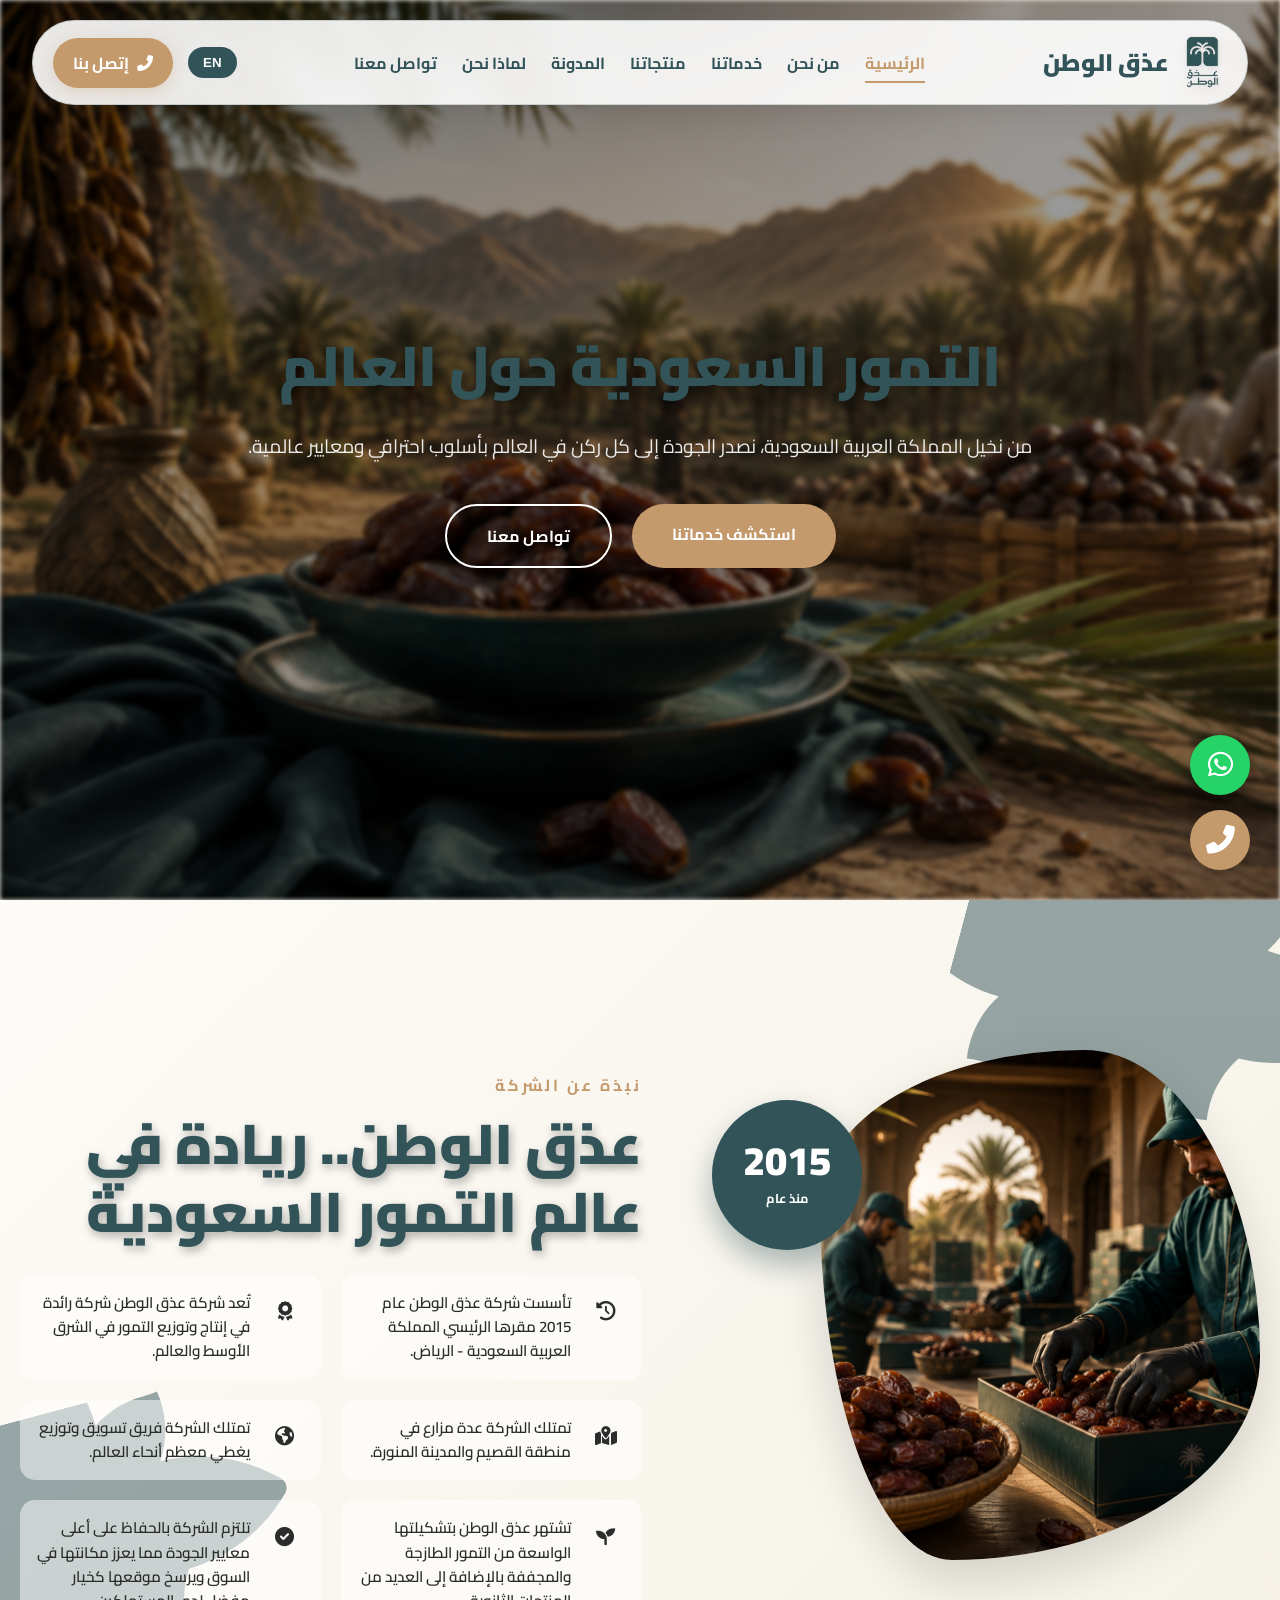
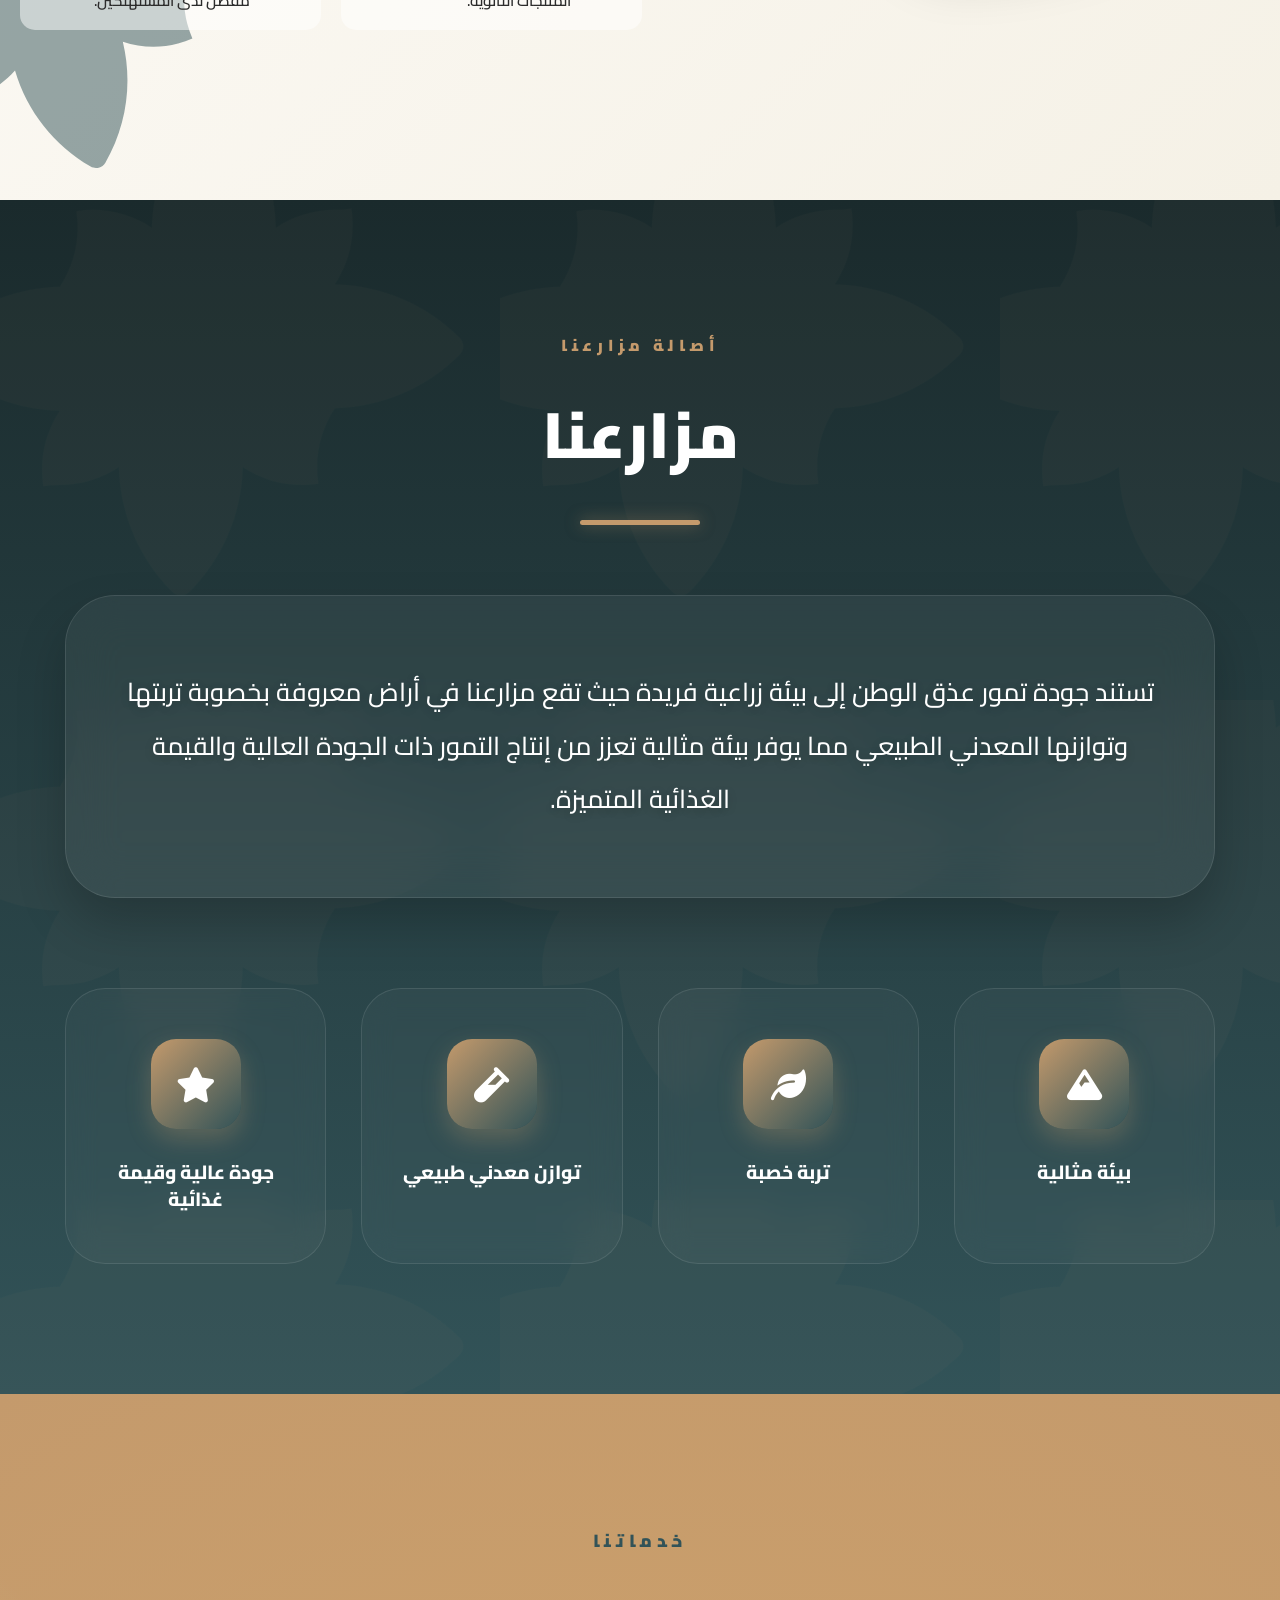
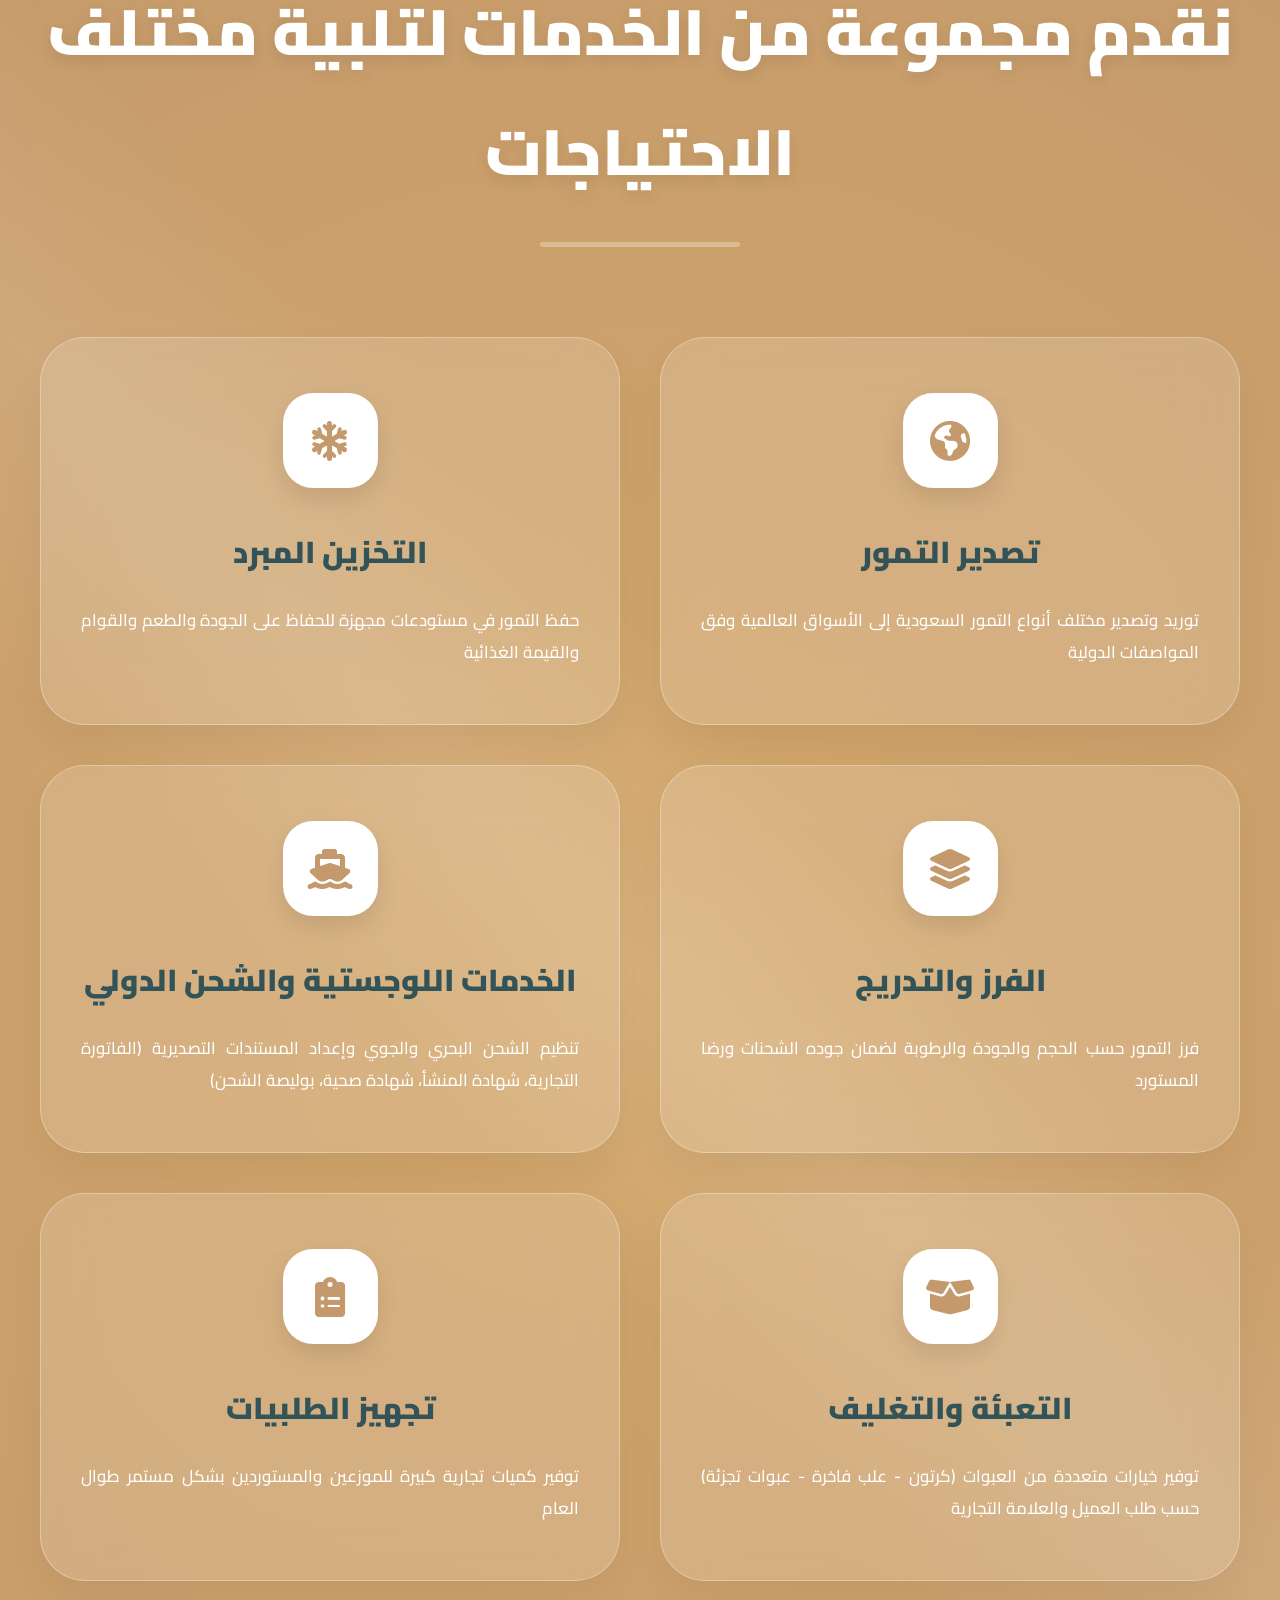
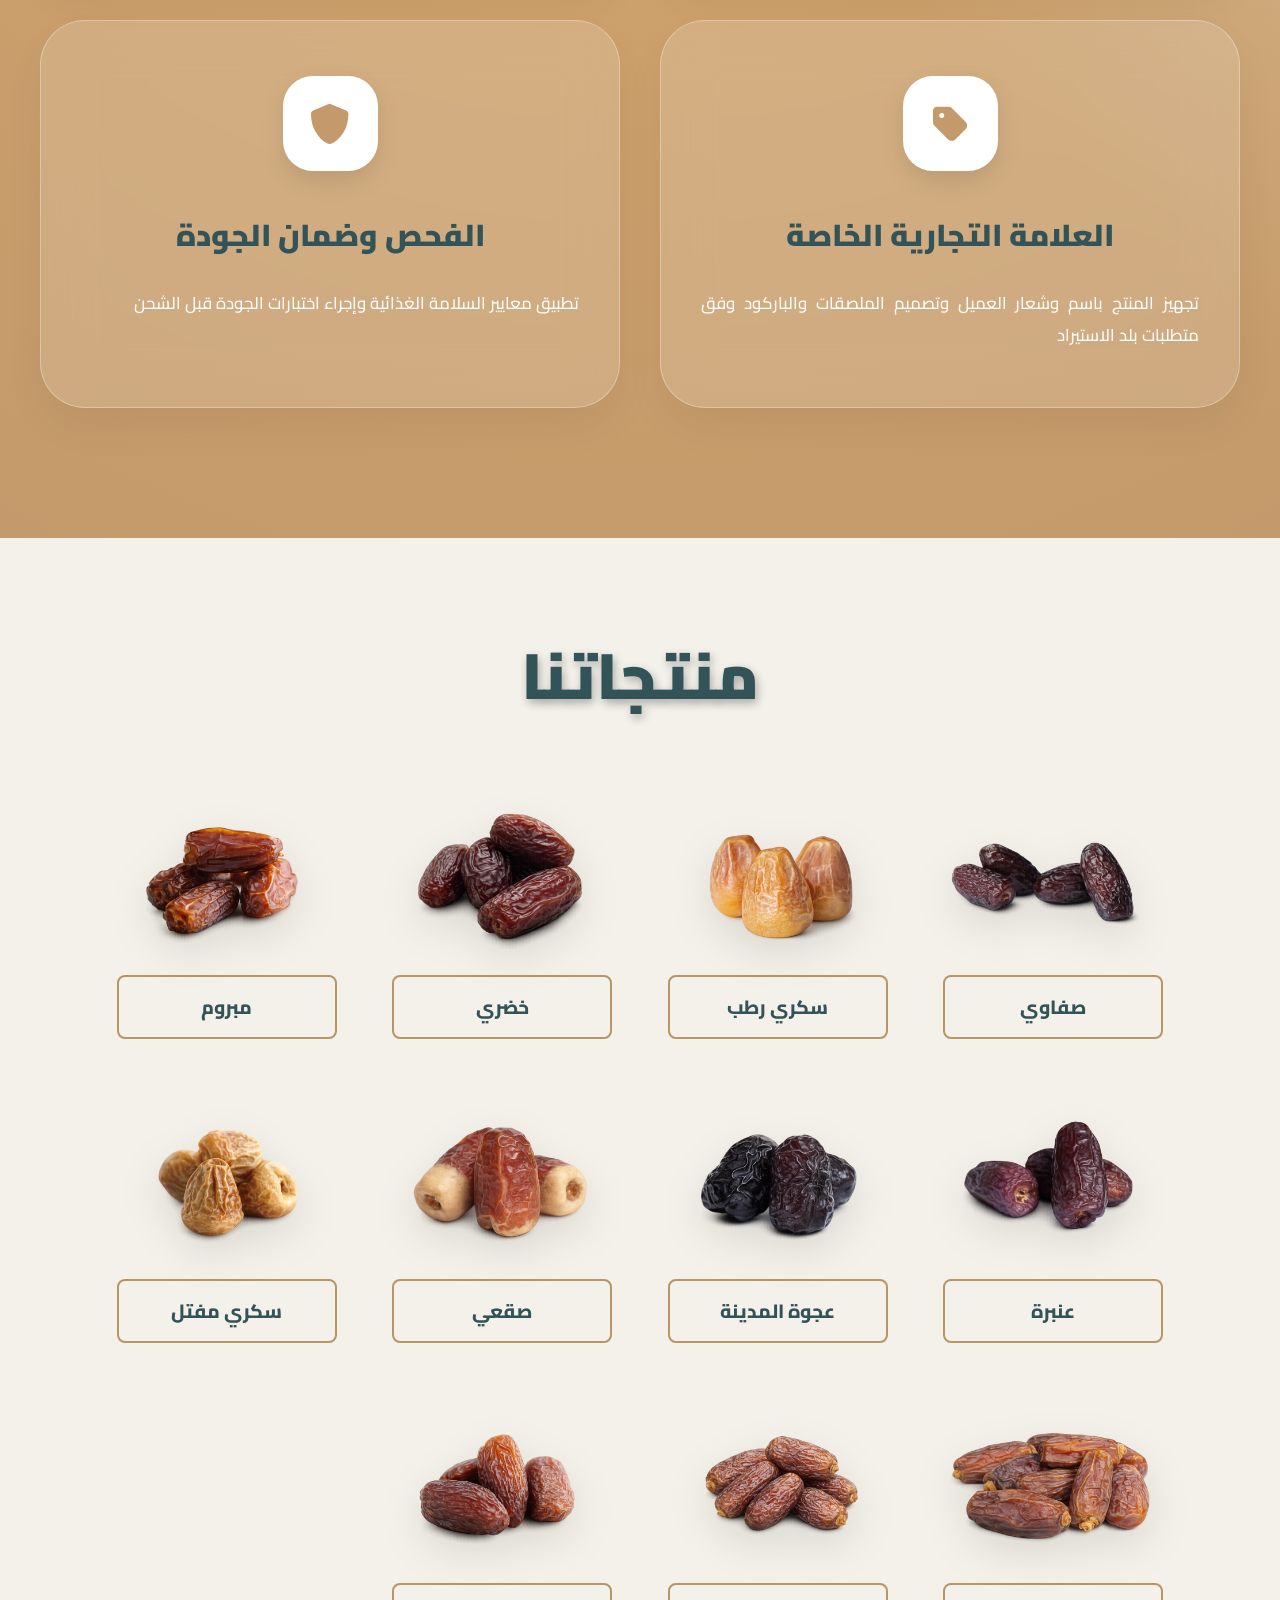
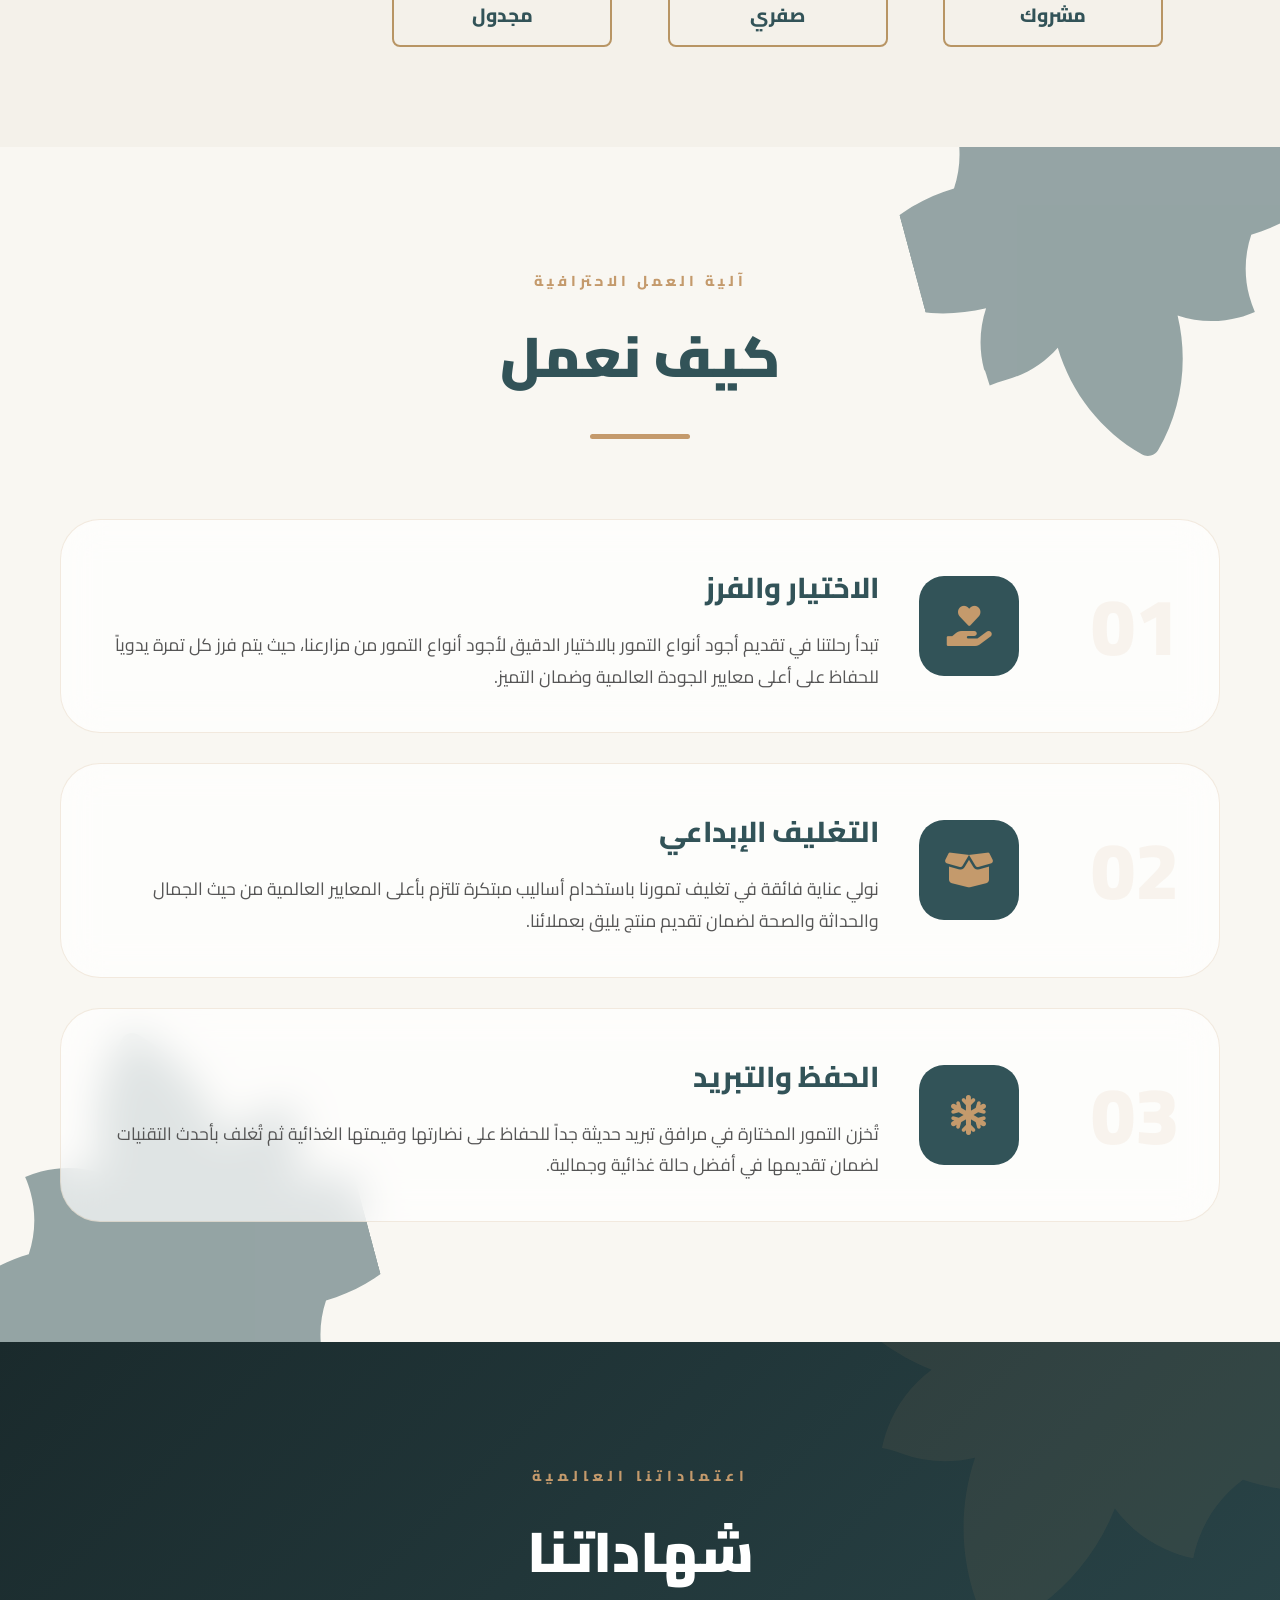
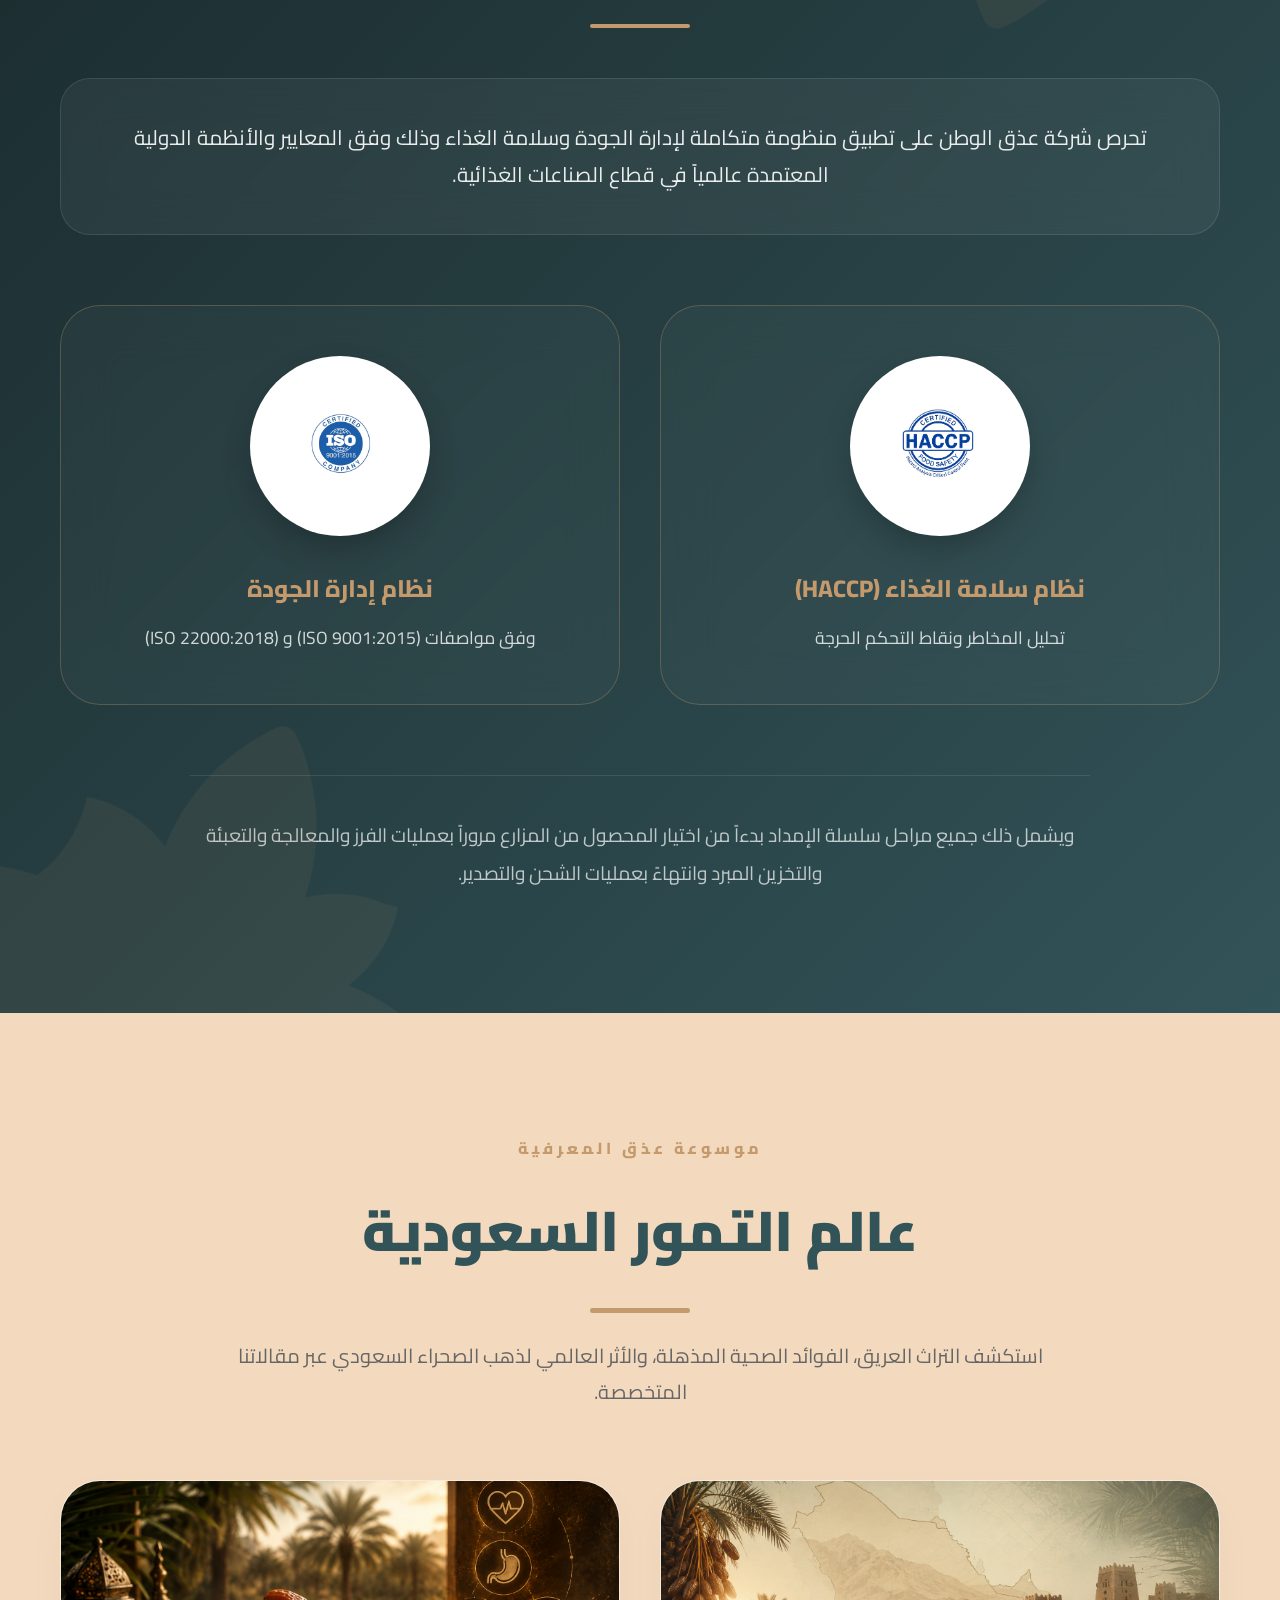
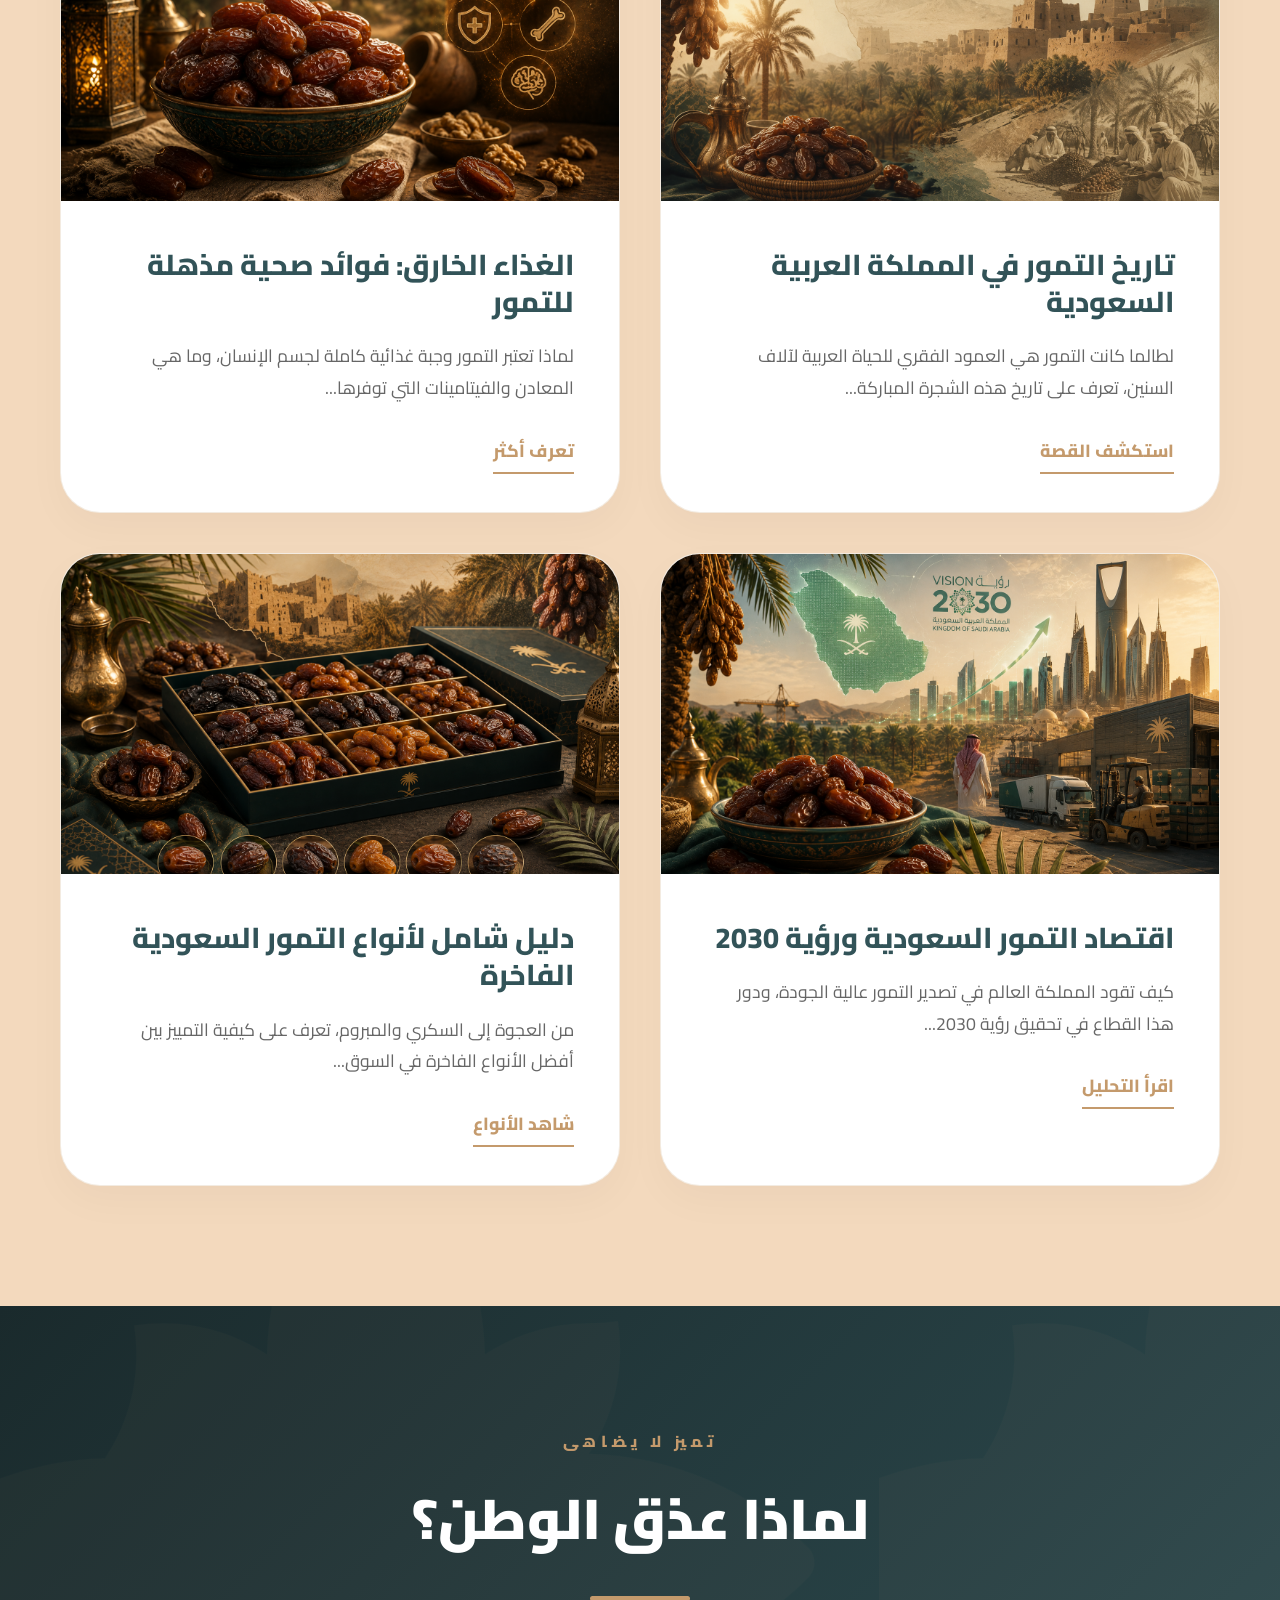
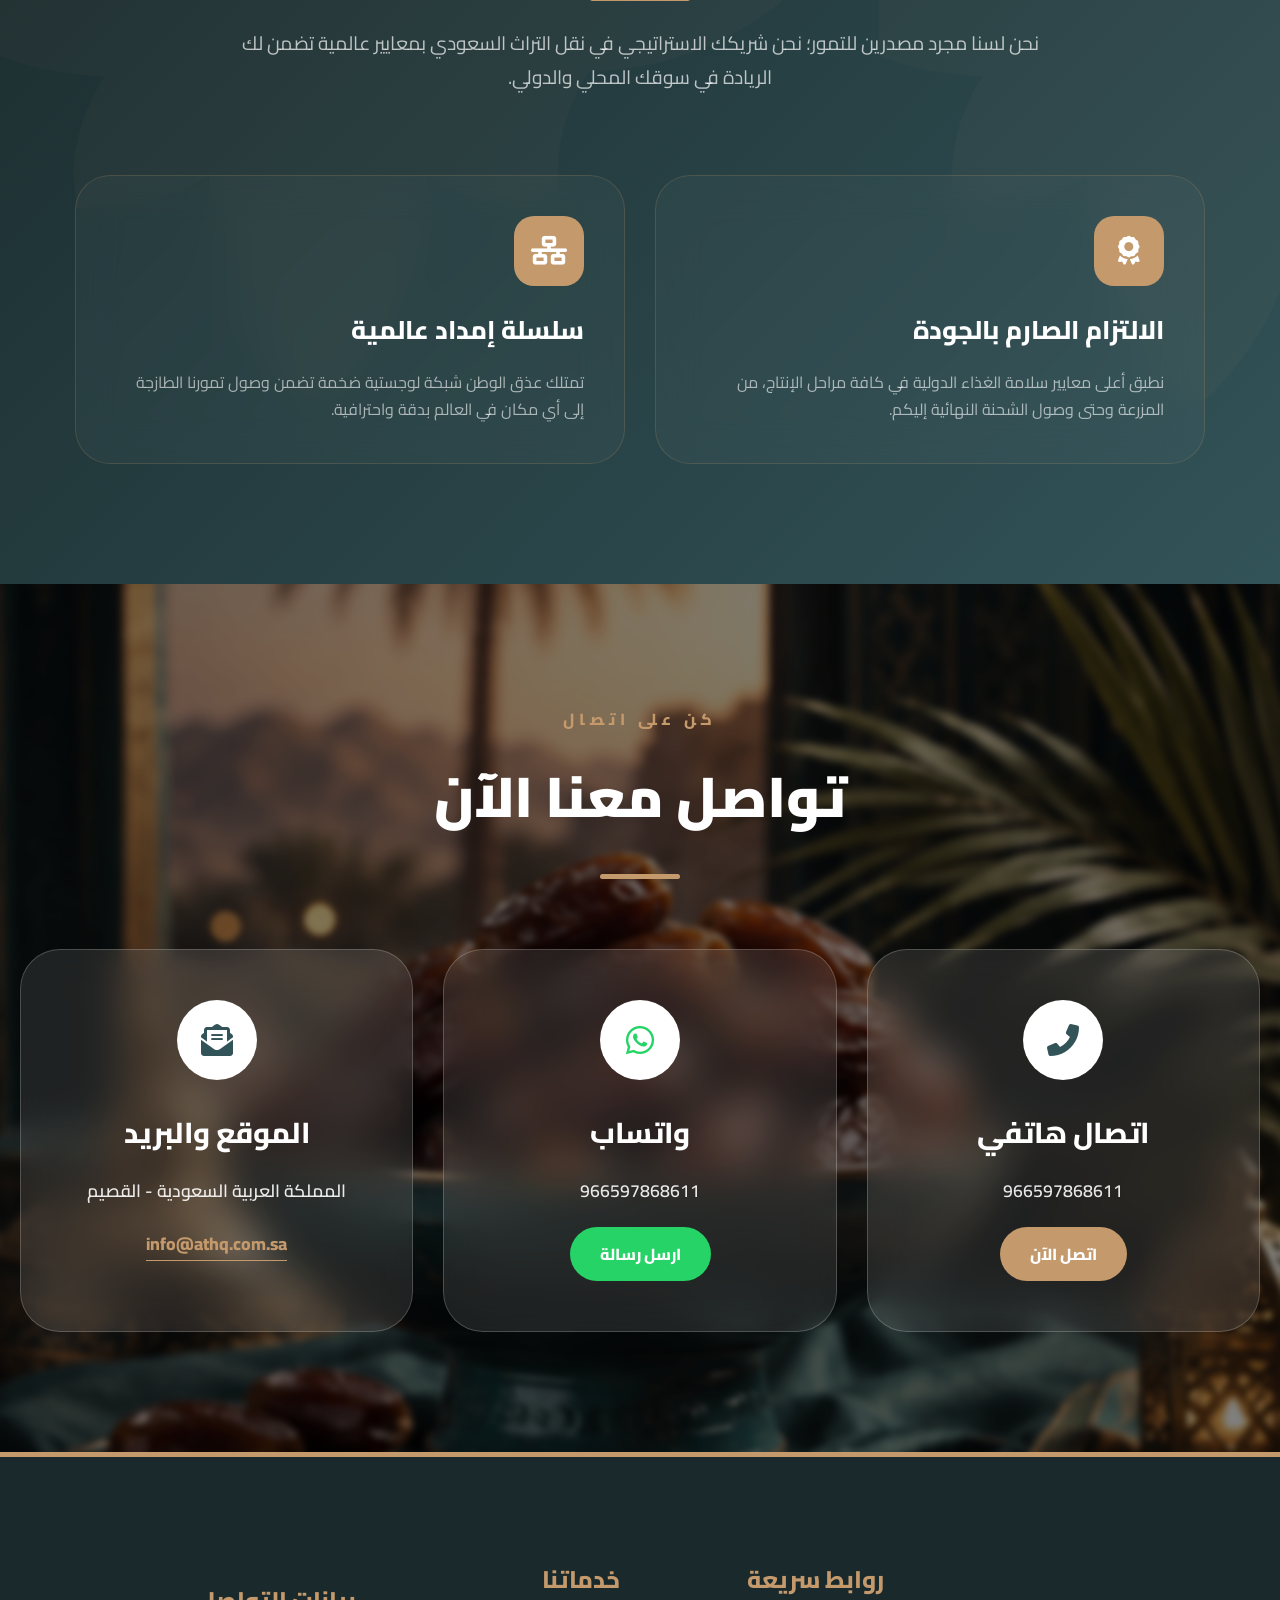
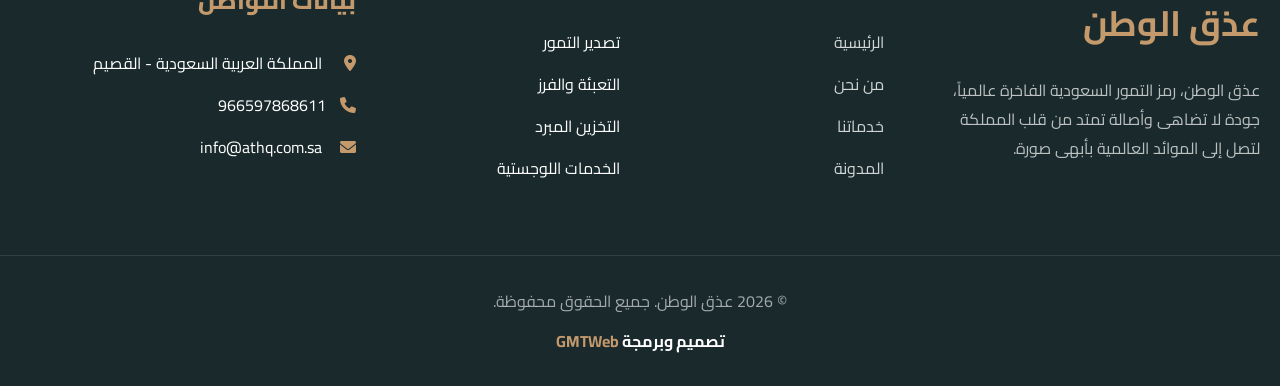
==== commit a5873403: "message" ====
--- a/index.html
+++ b/index.html
@@ -17,67 +17,6 @@
         </div>
     </div>
 </div>
-<div class="product-top-bar">
-    <div class="marquee-container">
-        <div class="marquee-track" id="marquee-track">
-            <div class="marquee-item">
-                <img src="images/خضري.png" alt="خضري">
-                <span class="lang-ar">خضري</span>
-                <span class="lang-en">Khudri</span>
-            </div>
-            <div class="marquee-item">
-                <img src="images/رطب.png" alt="رطب">
-                <span class="lang-ar">رطب</span>
-                <span class="lang-en">Rutab</span>
-            </div>
-            <div class="marquee-item">
-                <img src="images/صفاوي.png" alt="صفاوي">
-                <span class="lang-ar">صفاوي</span>
-                <span class="lang-en">Safawi</span>
-            </div>
-            <div class="marquee-item">
-                <img src="images/صفري.png" alt="صفري">
-                <span class="lang-ar">صفري</span>
-                <span class="lang-en">Sufri</span>
-            </div>
-            <div class="marquee-item">
-                <img src="images/صقعي.png" alt="صقعي">
-                <span class="lang-ar">صقعي</span>
-                <span class="lang-en">Sagai</span>
-            </div>
-            <div class="marquee-item">
-                <img src="images/عجوة.png" alt="عجوة">
-                <span class="lang-ar">عجوة</span>
-                <span class="lang-en">Ajwa</span>
-            </div>
-            <div class="marquee-item">
-                <img src="images/عنبره.png" alt="عنبره">
-                <span class="lang-ar">عنبره</span>
-                <span class="lang-en">Anbarah</span>
-            </div>
-            <div class="marquee-item">
-                <img src="images/مبروم.png" alt="مبروم">
-                <span class="lang-ar">مبروم</span>
-                <span class="lang-en">Mabroom</span>
-            </div>
-            <div class="marquee-item">
-                <img src="images/مجدول.png" alt="مجدول">
-                <span class="lang-ar">مجدول</span>
-                <span class="lang-en">Majdool</span>
-            </div>
-            <div class="marquee-item">
-                <img src="images/مشروك.png" alt="مشروك">
-                <span class="lang-ar">مشروك</span>
-                <span class="lang-en">Mashrook</span>
-            </div>
-            <div class="marquee-item">
-                <img src="images/مفتل.png" alt="مفتل">
-                <span class="lang-ar">مفتل</span>
-                <span class="lang-en">Muftal</span>
-            </div>
-        </div>
-    </div>
-</div>
 <header class="glass-nav">
         <div class="container">
             <div class="logo-area">
@@ -92,6 +31,7 @@
                     <li><a href="#home" class="nav-link active" data-en="Home" data-ar="الرئيسية">الرئيسية</a></li>
                     <li><a href="#about" class="nav-link" data-en="About" data-ar="من نحن">من نحن</a></li>
                     <li><a href="#services" class="nav-link" data-en="Services" data-ar="خدماتنا">خدماتنا</a></li>
+                    <li><a href="#products" class="nav-link" data-ar="منتجاتنا" data-en="Products">منتجاتنا</a></li>
                     <li><a href="#blog" class="nav-link" data-en="Blog" data-ar="المدونة">المدونة</a></li>
                     <li><a href="#why-us" class="nav-link" data-en="Why Us" data-ar="لماذا نحن">لماذا نحن</a></li>
                     <li><a href="#contact" class="nav-link" data-en="Contact" data-ar="تواصل معنا">تواصل معنا</a></li>
@@ -303,6 +243,70 @@
         </div>
     </div>
 </section>
+<section id="products" class="products-section">
+    <div class="products-container">
+        <div class="section-head" data-aos="fade-down">
+            <h2 class="main-title" data-ar="منتجاتنا" data-en="Our Products">منتجاتنا</h2>
+        </div>
+
+        <div class="products-grid">
+            <div class="product-card" data-aos="zoom-in">
+                <div class="product-img"><img src="images/صفاوي.png" alt="Safawi"></div>
+                <div class="product-name-box"><span data-ar="صفاوي" data-en="Safawi">صفاوي</span></div>
+            </div>
+
+            <div class="product-card" data-aos="zoom-in" data-aos-delay="50">
+                <div class="product-img"><img src="images/رطب.png" alt="Sukkari Rutab"></div>
+                <div class="product-name-box"><span data-ar="سكري رطب" data-en="Sukkari Rutab">سكري رطب</span></div>
+            </div>
+
+            <div class="product-card" data-aos="zoom-in" data-aos-delay="100">
+                <div class="product-img"><img src="images/خضري.png" alt="Khudri"></div>
+                <div class="product-name-box"><span data-ar="خضري" data-en="Khudri">خضري</span></div>
+            </div>
+
+            <div class="product-card" data-aos="zoom-in" data-aos-delay="150">
+                <div class="product-img"><img src="images/مبروم.png" alt="Mabroom"></div>
+                <div class="product-name-box"><span data-ar="مبروم" data-en="Mabroom">مبروم</span></div>
+            </div>
+
+            <div class="product-card" data-aos="zoom-in" data-aos-delay="200">
+                <div class="product-img"><img src="images/عنبره.png" alt="Anbara"></div>
+                <div class="product-name-box"><span data-ar="عنبرة" data-en="Anbara">عنبرة</span></div>
+            </div>
+
+            <div class="product-card" data-aos="zoom-in" data-aos-delay="250">
+                <div class="product-img"><img src="images/عجوة.png" alt="Ajwa Al Madinah"></div>
+                <div class="product-name-box"><span data-ar="عجوة المدينة" data-en="Ajwa Al Madinah">عجوة المدينة</span></div>
+            </div>
+
+            <div class="product-card" data-aos="zoom-in" data-aos-delay="300">
+                <div class="product-img"><img src="images/صقعي.png" alt="Sagai"></div>
+                <div class="product-name-box"><span data-ar="صقعي" data-en="Sagai">صقعي</span></div>
+            </div>
+
+            <div class="product-card" data-aos="zoom-in" data-aos-delay="350">
+                <div class="product-img"><img src="images/مفتل.png" alt="Sukkari Muftal"></div>
+                <div class="product-name-box"><span data-ar="سكري مفتل" data-en="Sukkari Muftal">سكري مفتل</span></div>
+            </div>
+
+            <div class="product-card" data-aos="zoom-in" data-aos-delay="400">
+                <div class="product-img"><img src="images/مشروك.png" alt="Mashrook"></div>
+                <div class="product-name-box"><span data-ar="مشروك" data-en="Mashrook">مشروك</span></div>
+            </div>
+
+            <div class="product-card" data-aos="zoom-in" data-aos-delay="450">
+                <div class="product-img"><img src="images/صفري.png" alt="Sufri"></div>
+                <div class="product-name-box"><span data-ar="صفري" data-en="Sufri">صفري</span></div>
+            </div>
+
+            <div class="product-card" data-aos="zoom-in" data-aos-delay="500">
+                <div class="product-img"><img src="images/مجدول.png" alt="Medjool"></div>
+                <div class="product-name-box"><span data-ar="مجدول" data-en="Medjool">مجدول</span></div>
+            </div>
+        </div>
+    </div>
+</section>
 <section id="how-we-work" class="workflow-modern-section">
     <div class="workflow-bg-art">
         <div class="art-palm palm-top"></div>
--- a/style.css
+++ b/style.css
@@ -322,13 +322,13 @@
     top: 20px;
     left: 50%;
     transform: translateX(-50%);
-    width: 100%;
+    width: 95%;
     height: 85px;
     background: rgba(255, 255, 255, 0.9);
     backdrop-filter: blur(10px);
     -webkit-backdrop-filter: blur(10px);
     border: 1px solid rgba(50, 83, 88, 0.2);
-    border-radius: 0;
+    border-radius: 50px;
     z-index: 1000;
     transition: all 0.4s ease;
     box-shadow: 0 8px 32px rgba(0, 0, 0, 0.1);
@@ -433,7 +433,7 @@
         left: 0;
     }
     .glass-nav {
-    width: 100%;
+    width: 95%;
     
 }
 }
@@ -1659,97 +1659,112 @@
         grid-template-columns: 1fr;
     }
 }
-.product-top-bar {
-    width: 100%;
-    height: 75px;
-    background: #325358;
-    border-bottom: 2px solid #b89564;
-    overflow: hidden;
-    position: relative;
-    display: flex;
-    align-items: center;
-    z-index: 1100;
-}
-
-.marquee-container {
-    display: flex;
+.products-section {
+    padding: 100px 0;
+    background-color: #f4f1ea;
     width: 100%;
     overflow: hidden;
 }
 
-.marquee-track {
-    display: flex;
-    gap: 50px;
-    padding: 0 25px;
-    width: max-content;
-    animation: scrollRTL 25s linear infinite;
-}
-
-.marquee-item {
+.products-container {
     display: flex;
     flex-direction: column;
     align-items: center;
+    width: 100%;
+    max-width: 1200px;
+    margin: 0 auto;
+    padding: 0 5%;
+}
+
+.section-head {
+    width: 100%;
+    text-align: center;
+    margin-bottom: 70px;
+}
+
+.products-section .main-title {
+    font-size: clamp(2.5rem, 6vw, 4rem);
+    color: #325358;
+    font-weight: 900;
+    margin: 0;
+    display: inline-block;
+}
+
+.products-grid {
+    display: grid;
+    grid-template-columns: repeat(4, 1fr);
+    gap: 50px 30px;
+    width: 100%;
+}
+
+.product-card {
+    display: flex;
+    flex-direction: column;
+    align-items: center;
+    text-align: center;
+    cursor: pointer;
+}
+
+.product-img {
+    width: 100%;
+    height: 180px;
+    display: flex;
+    align-items: center;
     justify-content: center;
-    gap: 2px;
-    min-width: 80px;
-    transition: transform 0.3s ease;
-}
-
-.marquee-item:hover {
-    transform: scale(1.1);
-}
-
-.marquee-item img {
-    height: 35px;
-    width: auto;
-    filter: drop-shadow(0 4px 8px rgba(0,0,0,0.3));
+    margin-bottom: 10px;
+}
+
+.product-img img {
+    max-width: 90%;
+    max-height: 90%;
     object-fit: contain;
-}
-
-.marquee-item span {
+    filter: drop-shadow(0 15px 20px rgba(0,0,0,0.1));
+    transition: all 0.5s ease;
+}
+
+.product-card:hover .product-img img {
+    transform: translateY(-15px) scale(1.1);
+}
+
+.product-name-box {
+    width: 100%;
+    max-width: 220px;
+    padding: 12px 10px;
+    border: 2px solid #b89564;
+    border-radius: 8px;
+    background: transparent;
+    transition: all 0.4s ease;
+    display: flex;
+    justify-content: center;
+    align-items: center;
+}
+
+.product-name-box span {
+    color: #325358;
+    font-weight: 800;
+    font-size: 1.2rem;
+    transition: color 0.4s ease;
+}
+
+.product-card:hover .product-name-box {
+    background-color: #325358;
+    border-color: #325358;
+    box-shadow: 0 10px 20px rgba(50, 83, 88, 0.2);
+}
+
+.product-card:hover .product-name-box span {
     color: #ffffff;
-    font-size: 0.75rem;
-    font-weight: 700;
-    white-space: nowrap;
-    opacity: 0.9;
-}
-
-@keyframes scrollRTL {
-    0% { transform: translateX(0); }
-    100% { transform: translateX(50%); }
-}
-
-@keyframes scrollLTR {
-    0% { transform: translateX(0); }
-    100% { transform: translateX(-50%); }
-}
-
-[lang="en"] .marquee-track {
-    animation: scrollLTR 25s linear infinite;
-}
-
-header {
-    top: 75px !important;
-}
-
-header.scrolled {
-    top: 0 !important;
-}
-
-@media (max-width: 768px) {
-    .product-top-bar { height: 65px; }
-    .marquee-item img { height: 30px; }
-    header { top: 65px !important; }
-}
-.lang-en {
-    display: none !important;
-}
-.lang-ar {
-    display: block !important;
-}
-html[lang="en"] .lang-ar {
-    display: none !important;
-}
-html[lang="en"] .lang-en {
-    display: block !important;
-}
+}
+
+@media (max-width: 1100px) {
+    .products-grid { grid-template-columns: repeat(3, 1fr); }
+}
+
+@media (max-width: 850px) {
+    .products-grid { grid-template-columns: repeat(2, 1fr); gap: 30px 20px; }
+}
+
+@media (max-width: 480px) {
+    .products-grid { grid-template-columns: 1fr; }
+    .product-img { height: 160px; }
+}
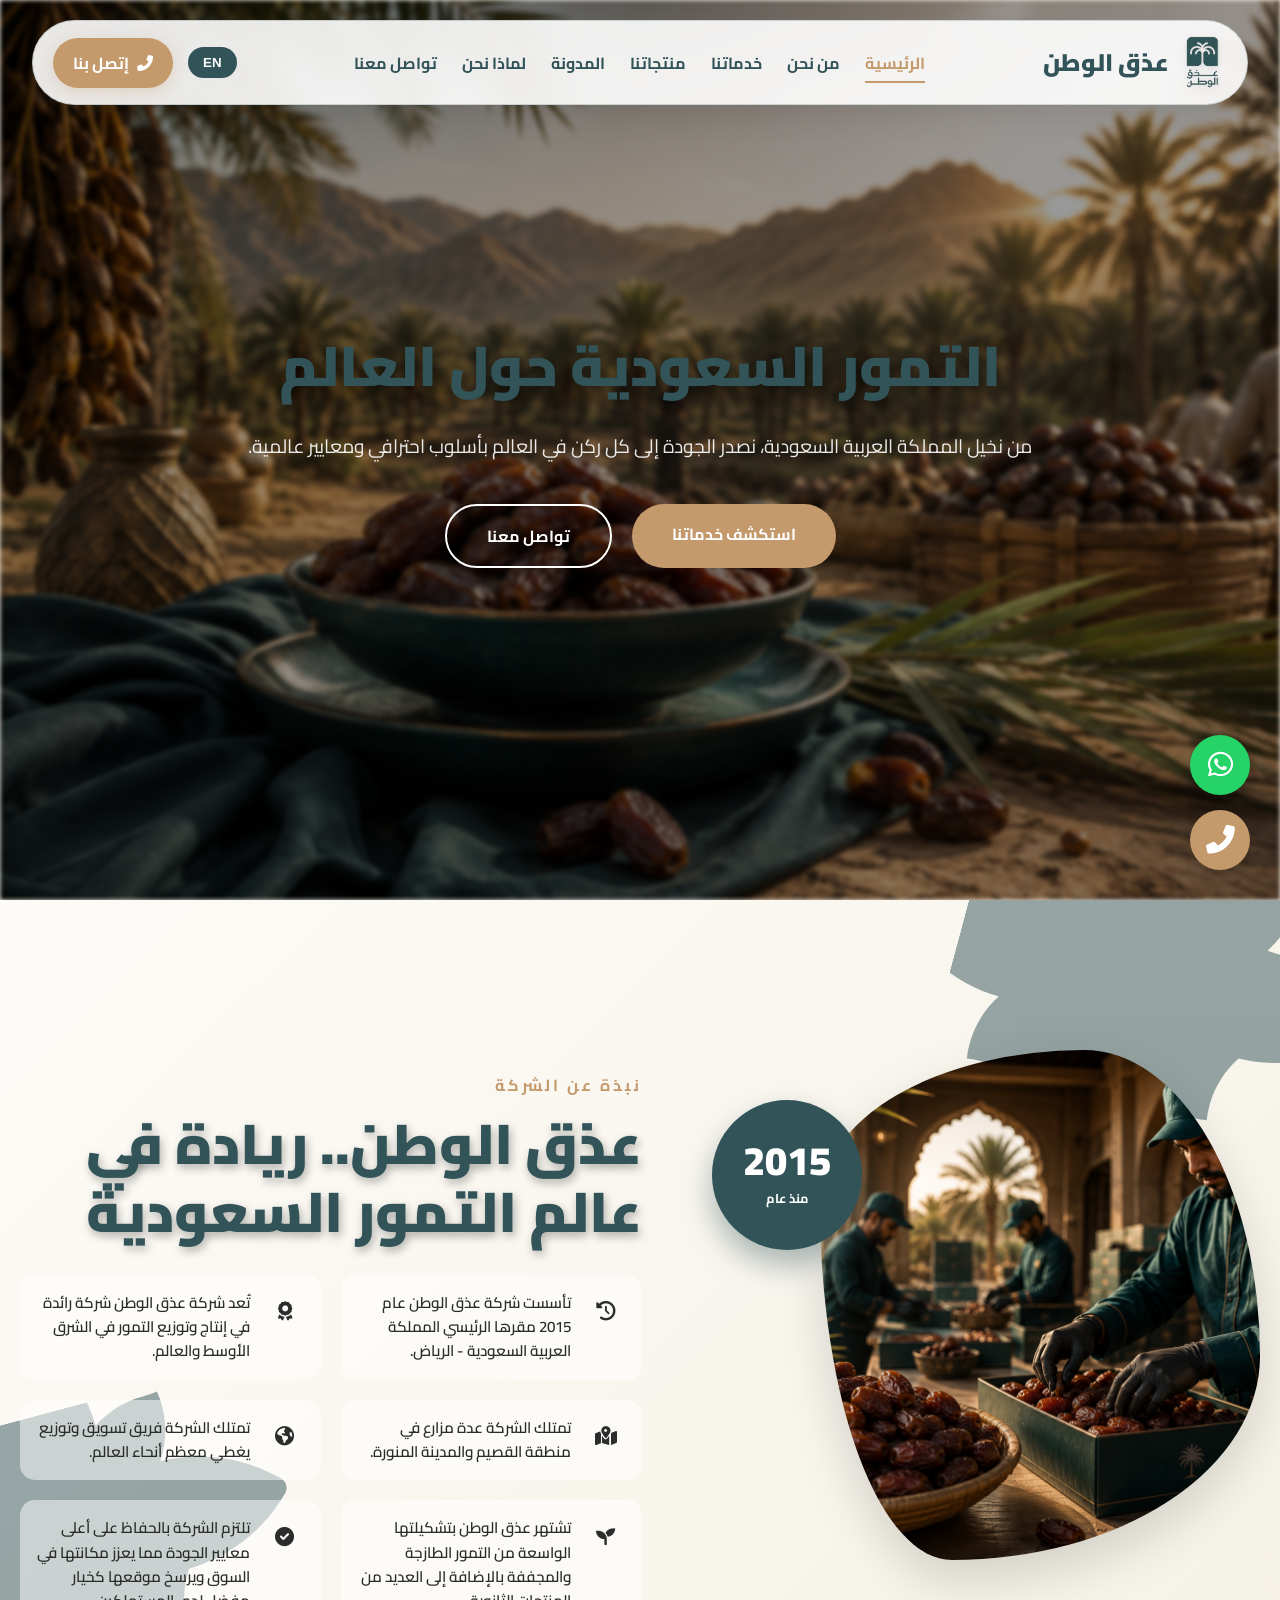
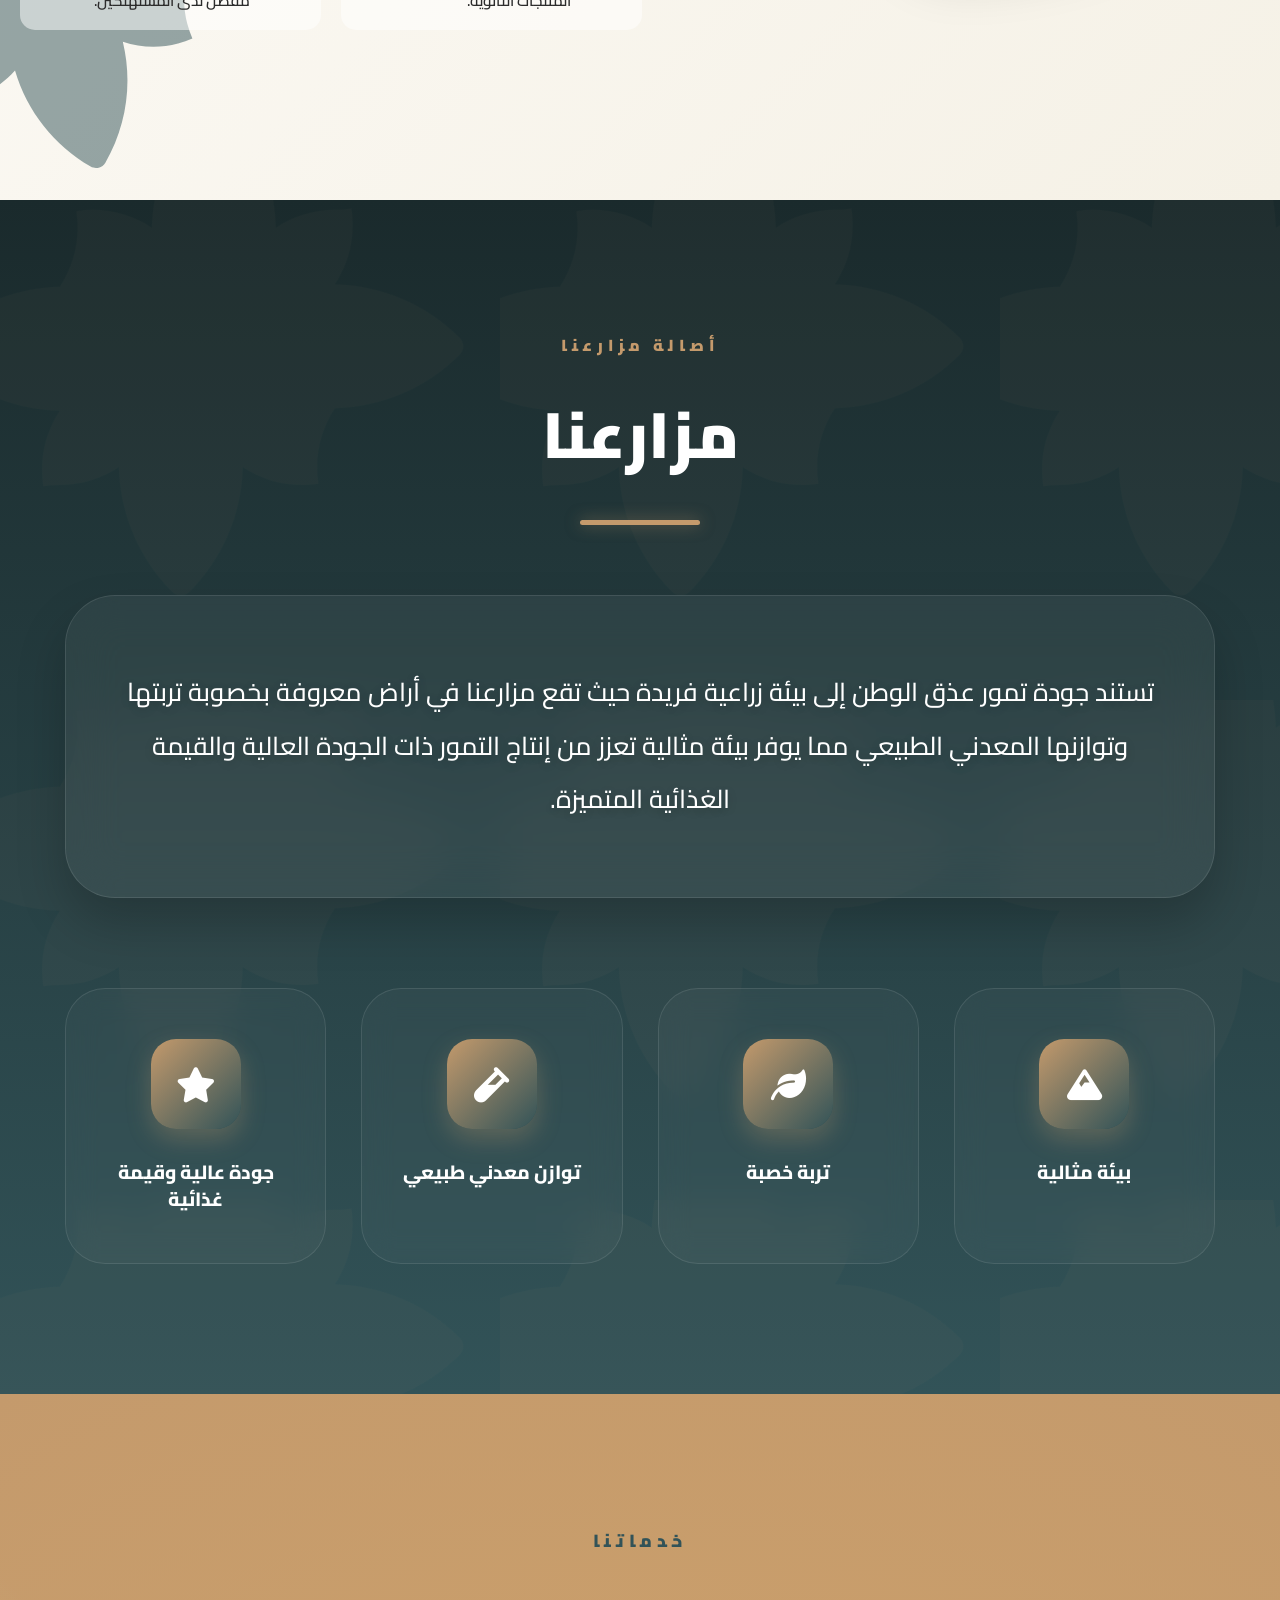
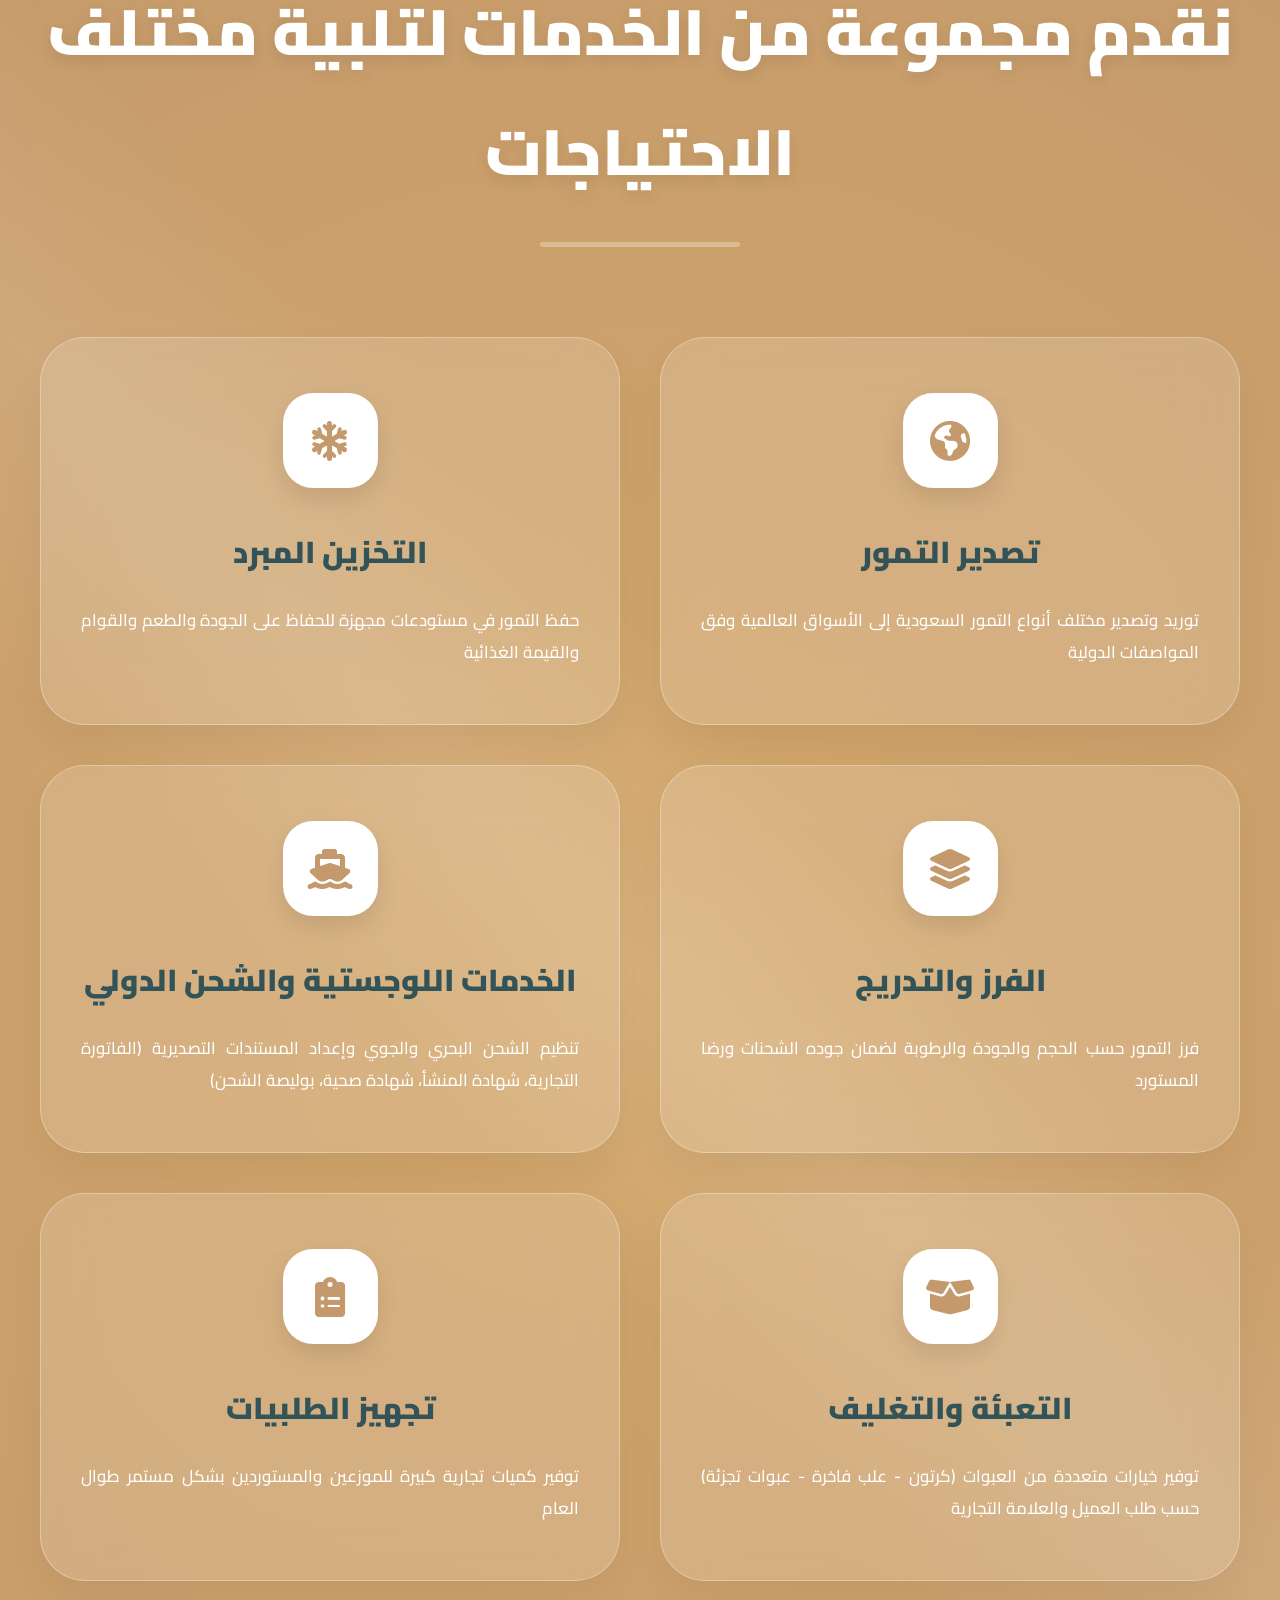
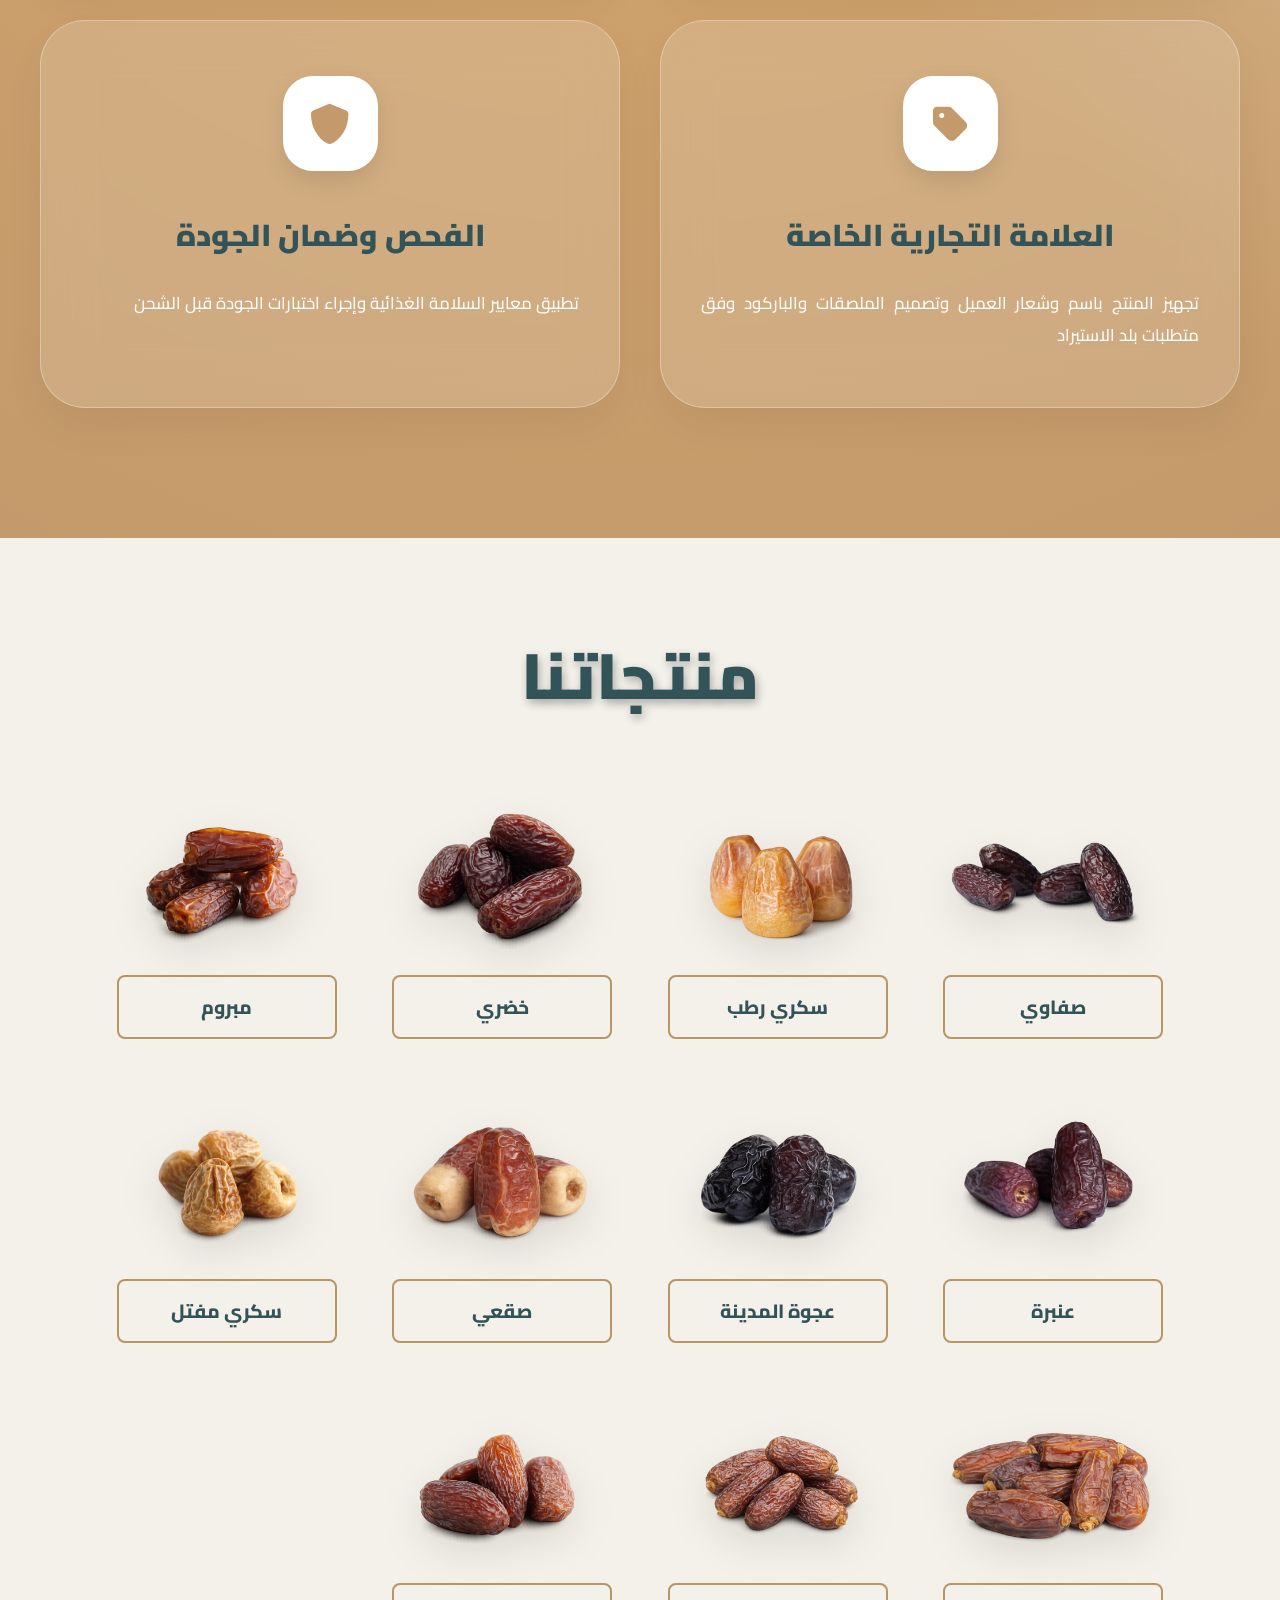
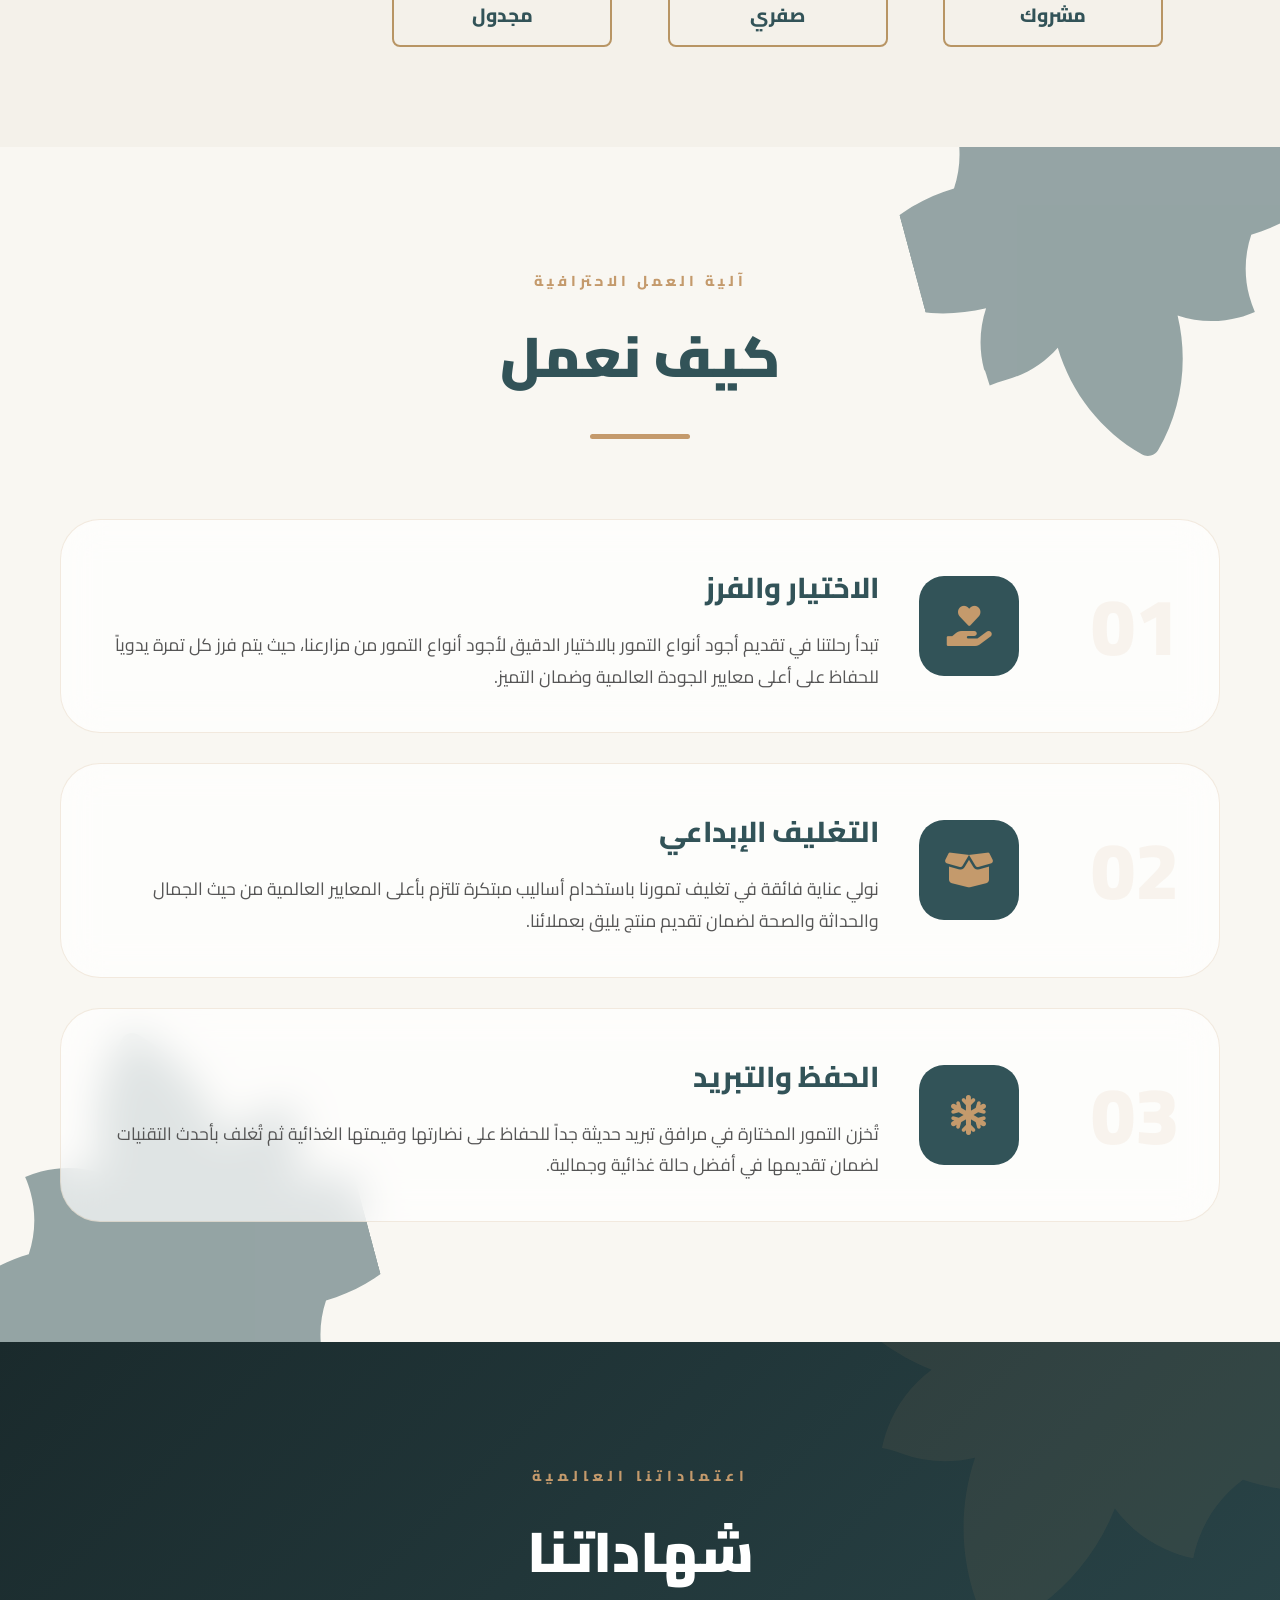
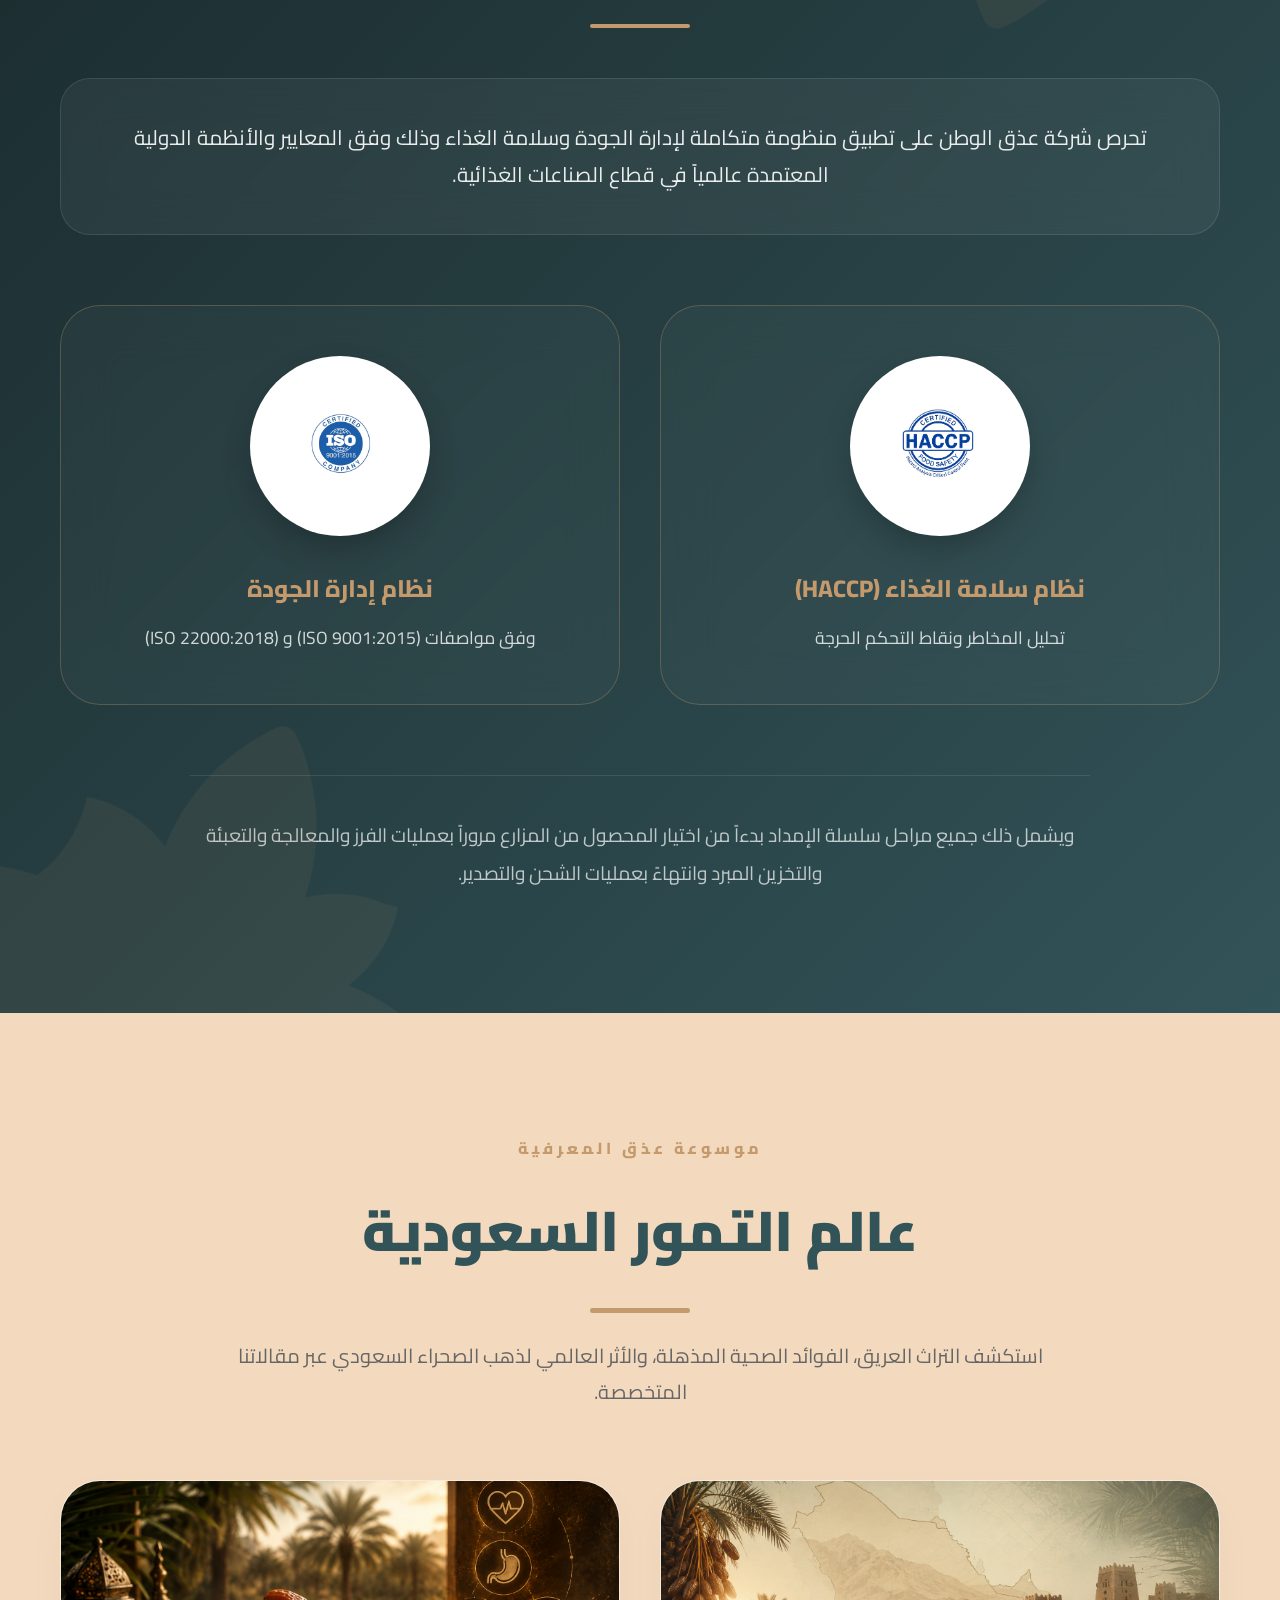
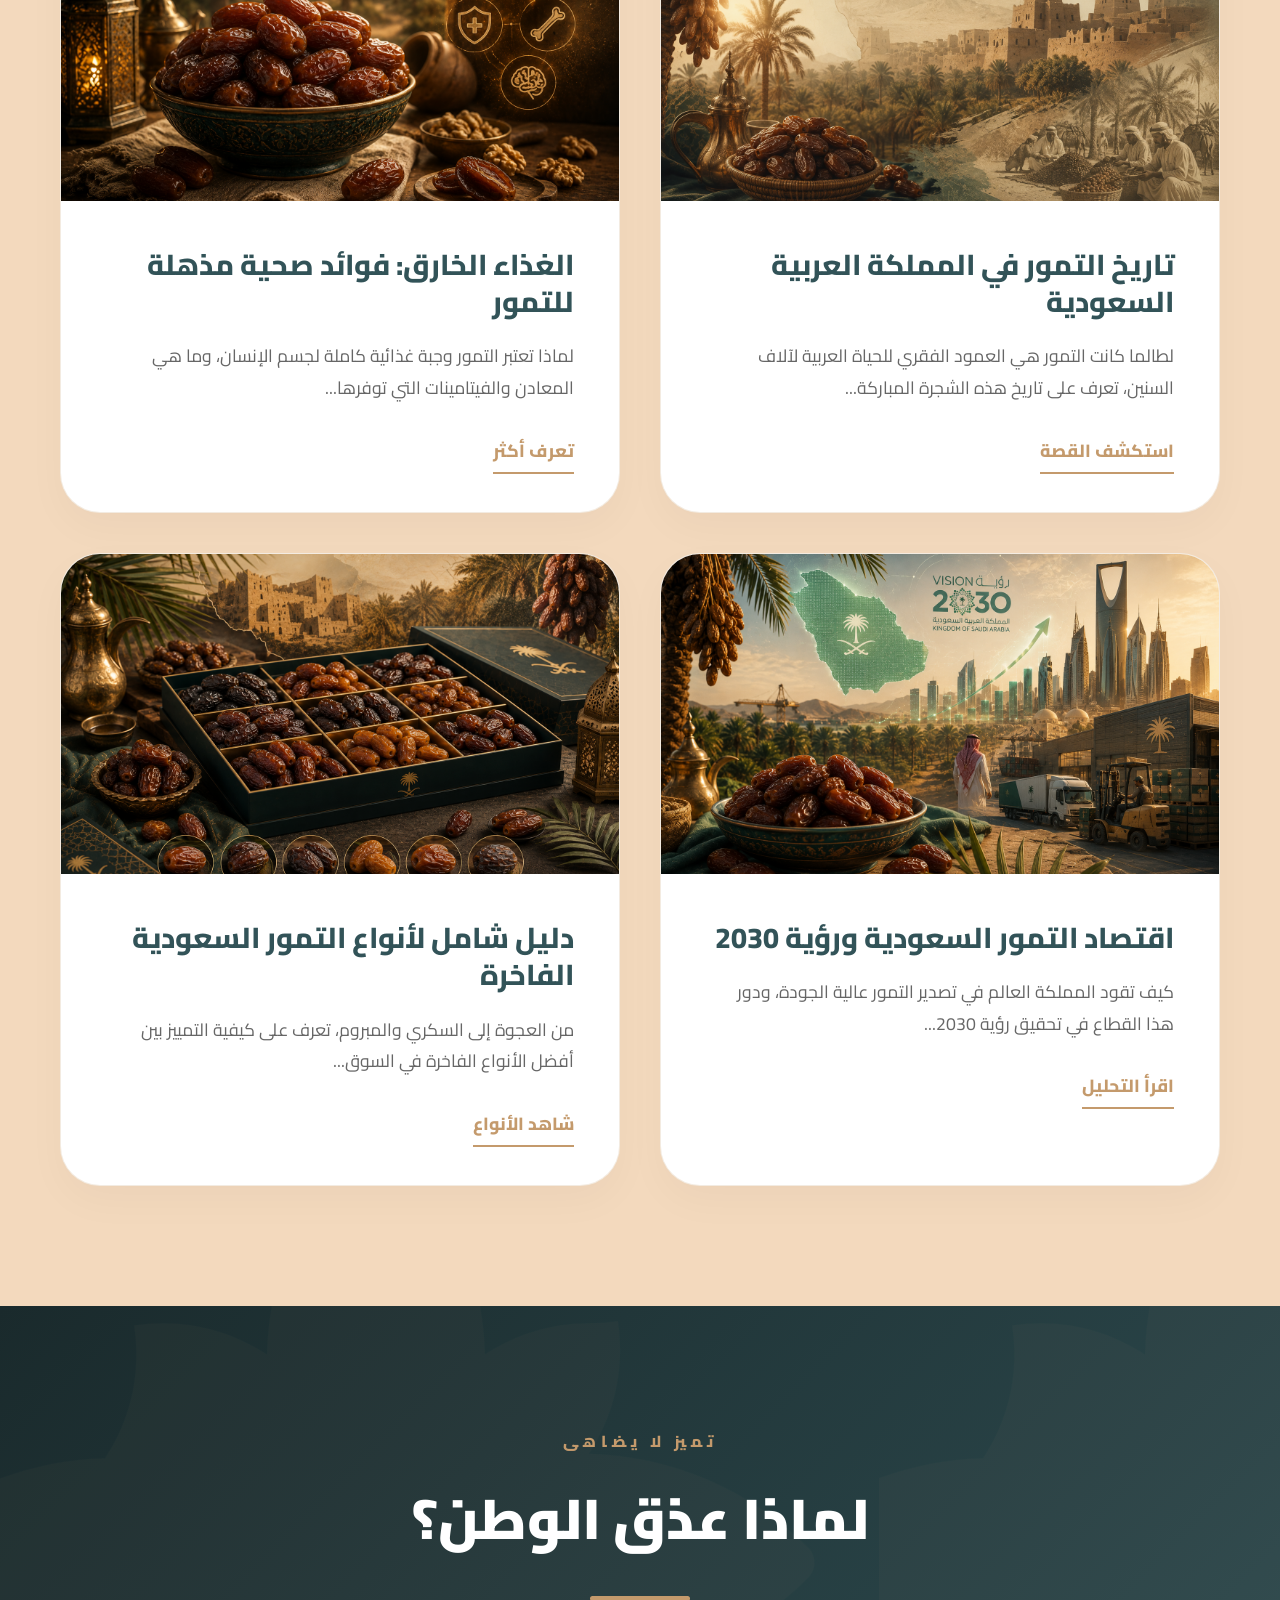
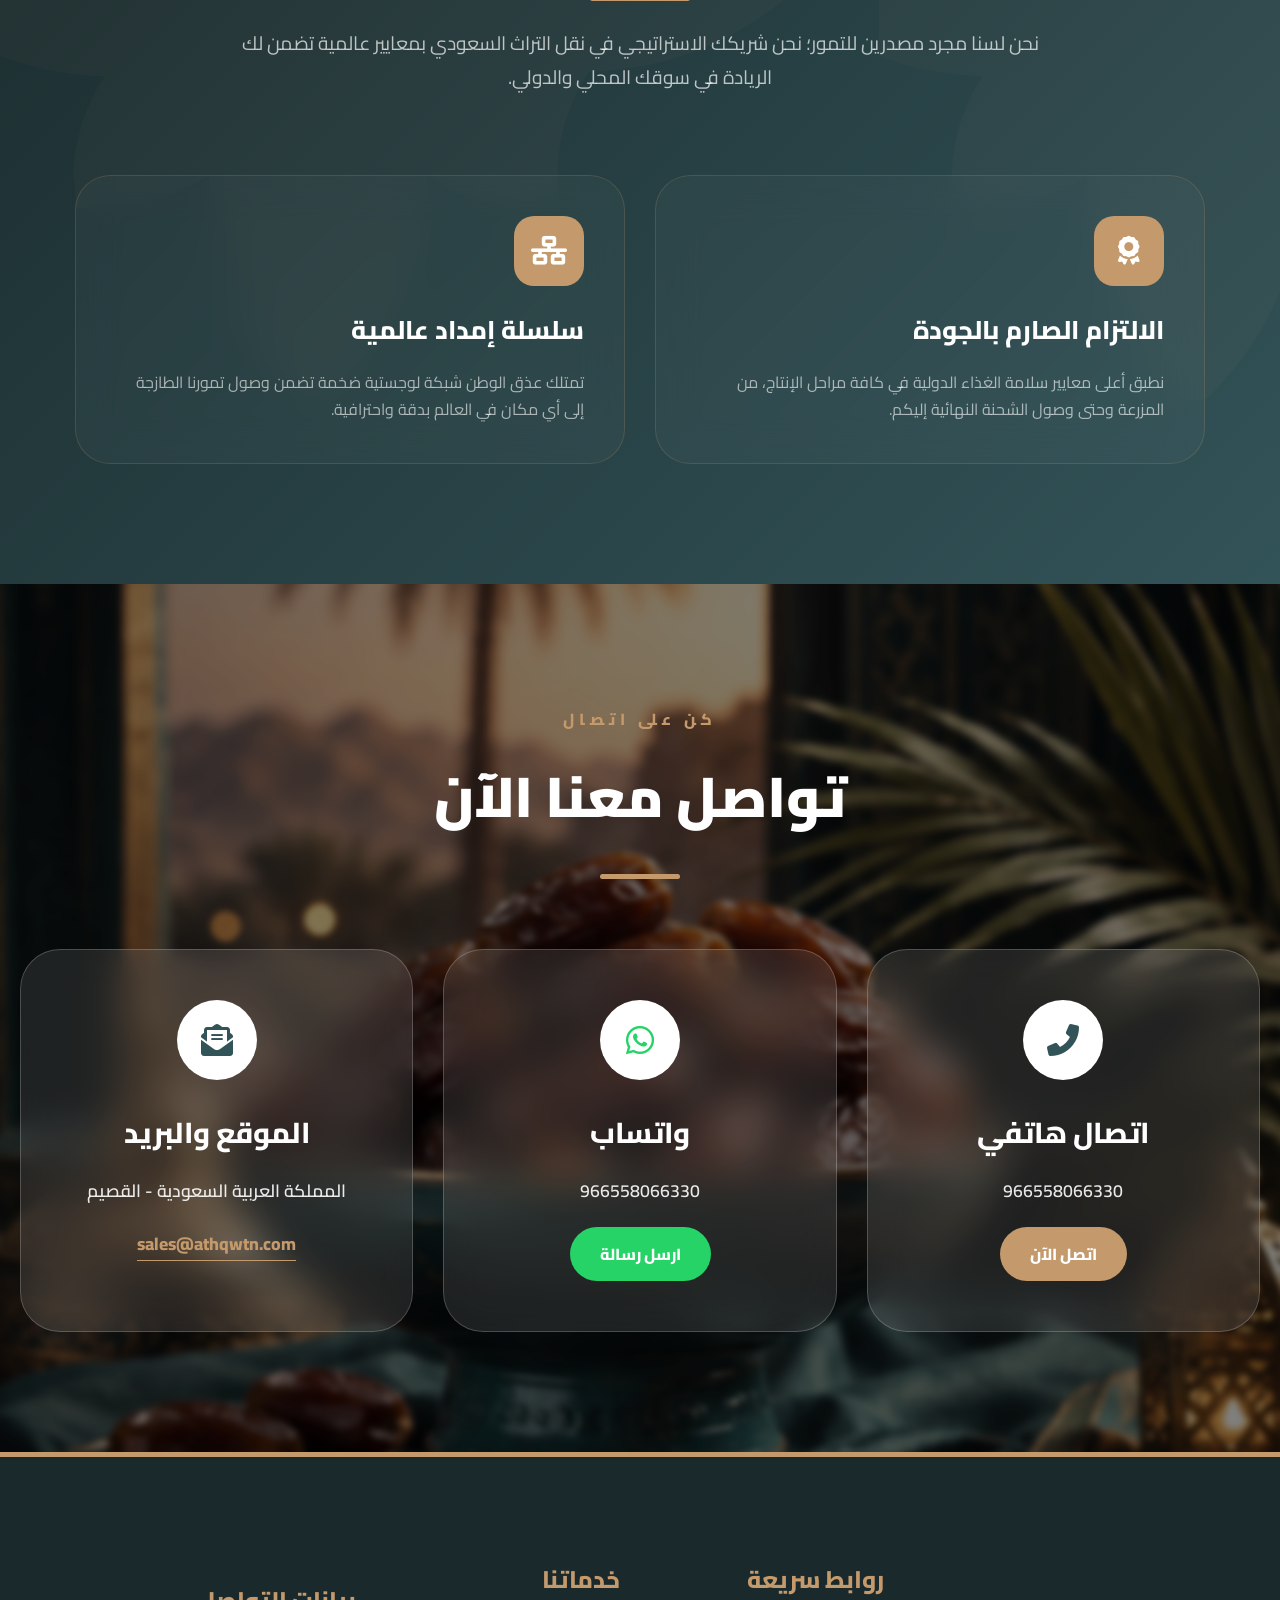
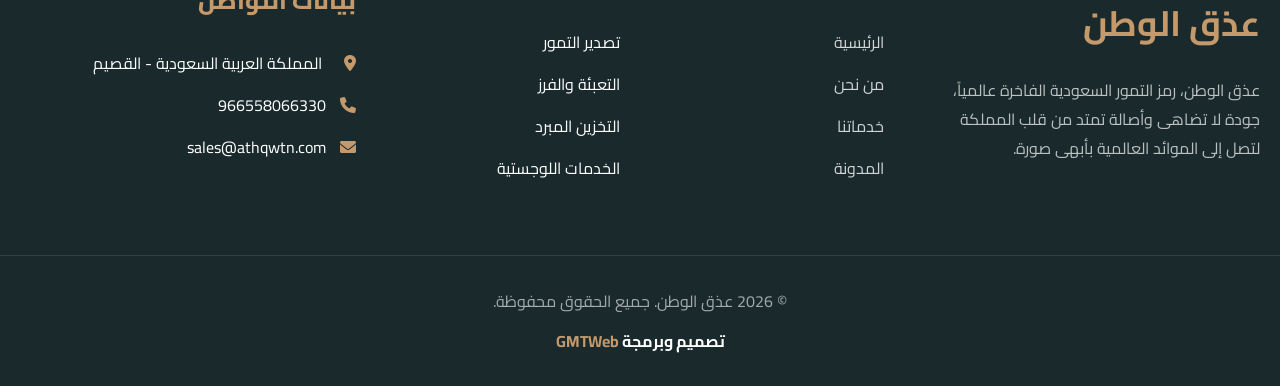
==== commit 73b511dc: "message" ====
--- a/index.html
+++ b/index.html
@@ -37,10 +37,9 @@
                     <li><a href="#contact" class="nav-link" data-en="Contact" data-ar="تواصل معنا">تواصل معنا</a></li>
                 </ul>
             </nav>
-
             <div class="nav-actions">
                 <button id="lang-switch" class="lang-btn">EN</button>
-                <a href="tel:+966597868611" class="call-btn desktop-only">
+                <a href="tel:+966558066330" class="call-btn desktop-only">
                     <i class="fas fa-phone-alt"></i>
                     <span data-en="Call Us" data-ar="إتصل بنا">إتصل بنا</span>
                 </a>
@@ -59,6 +58,7 @@
                 <li><a href="#home" class="active" data-en="Home" data-ar="الرئيسية">الرئيسية</a></li>
                 <li><a href="#about" data-en="About" data-ar="من نحن">من نحن</a></li>
                 <li><a href="#services" data-en="Services" data-ar="خدماتنا">خدماتنا</a></li>
+                <li><a href="#products" data-ar="منتجاتنا" data-en="Products">منتجاتنا</a></li>
                 <li><a href="#blog" data-en="Blog" data-ar="المدونة">المدونة</a></li>
                 <li><a href="#why-us" data-en="Why Us" data-ar="لماذا نحن">لماذا نحن</a></li>
                 <li><a href="#contact" data-en="Contact" data-ar="تواصل معنا">تواصل معنا</a></li>
@@ -494,27 +494,26 @@
             <h2 class="contact-main-title" data-en="Contact Us" data-ar="تواصل معنا الآن">تواصل معنا الآن</h2>
             <div class="contact-divider"></div>
         </div>
-
         <div class="contact-cards-grid">
             <div class="contact-card-pro" data-aos="zoom-in" data-aos-delay="100">
                 <div class="contact-icon-circle"><i class="fas fa-phone-alt"></i></div>
                 <h3 data-en="Call Us" data-ar="اتصال هاتفي">اتصال هاتفي</h3>
-                <p>966597868611</p>
-                <a href="tel:+966597868611" class="contact-action-btn" data-en="Call Now" data-ar="اتصل الآن">اتصل الآن</a>
+                <p>966558066330</p>
+                <a href="tel:+966558066330" class="contact-action-btn" data-en="Call Now" data-ar="اتصل الآن">اتصل الآن</a>
             </div>
 
             <div class="contact-card-pro" data-aos="zoom-in" data-aos-delay="200">
                 <div class="contact-icon-circle whatsapp-color"><i class="fab fa-whatsapp"></i></div>
                 <h3 data-en="WhatsApp" data-ar="واتساب">واتساب</h3>
-                <p>966597868611</p>
-                <a href="https://wa.me/966597868611" class="contact-action-btn wa-btn" data-en="Send Message" data-ar="ارسل رسالة">ارسل رسالة</a>
+                <p>966558066330</p>
+                <a href="https://wa.me/966558066330" class="contact-action-btn wa-btn" data-en="Send Message" data-ar="ارسل رسالة">ارسل رسالة</a>
             </div>
 
             <div class="contact-card-pro" data-aos="zoom-in" data-aos-delay="300">
                 <div class="contact-icon-circle"><i class="fas fa-envelope-open-text"></i></div>
                 <h3 data-en="Location & Email" data-ar="الموقع والبريد">الموقع والبريد</h3>
                 <p data-en="KSA - Al-Qassim" data-ar="المملكة العربية السعودية - القصيم">المملكة العربية السعودية - القصيم</p>
-                <a href="mailto:info@athq.com.sa" class="email-link">info@athq.com.sa</a>
+                <a href="mailto:sales@athqwtn.com" class="email-link">sales@athqwtn.com</a>
             </div>
         </div>
     </div>
@@ -550,8 +549,8 @@
             <h3 data-en="Contact Info" data-ar="بيانات التواصل">بيانات التواصل</h3>
             <ul class="contact-footer-info">
                 <li><i class="fas fa-map-marker-alt"></i> <span data-en="KSA - Al-Qassim" data-ar="المملكة العربية السعودية - القصيم">المملكة العربية السعودية - القصيم</span></li>
-                <li><i class="fas fa-phone"></i>966597868611</li>
-                <li><i class="fas fa-envelope"></i> info@athq.com.sa</li>
+                <li><i class="fas fa-phone"></i>966558066330</li>
+                <li><i class="fas fa-envelope"></i>sales@athqwtn.com</li>
             </ul>
         </div>
     </div>
@@ -565,8 +564,8 @@
     </div>
 </footer>
 <div class="floating-actions">
-    <a href="https://wa.me/966597868611" class="float-btn float-wa" target="_blank"><i class="fab fa-whatsapp"></i></a>
-    <a href="tel:+966597868611" class="float-btn float-call"><i class="fas fa-phone-alt"></i></a>
+    <a href="https://wa.me/966558066330" class="float-btn float-wa" target="_blank"><i class="fab fa-whatsapp"></i></a>
+    <a href="tel:+966558066330" class="float-btn float-call"><i class="fas fa-phone-alt"></i></a>
 </div>
     <script src="https://unpkg.com/aos@2.3.1/dist/aos.js"></script>
     <script src="script.js"></script>
